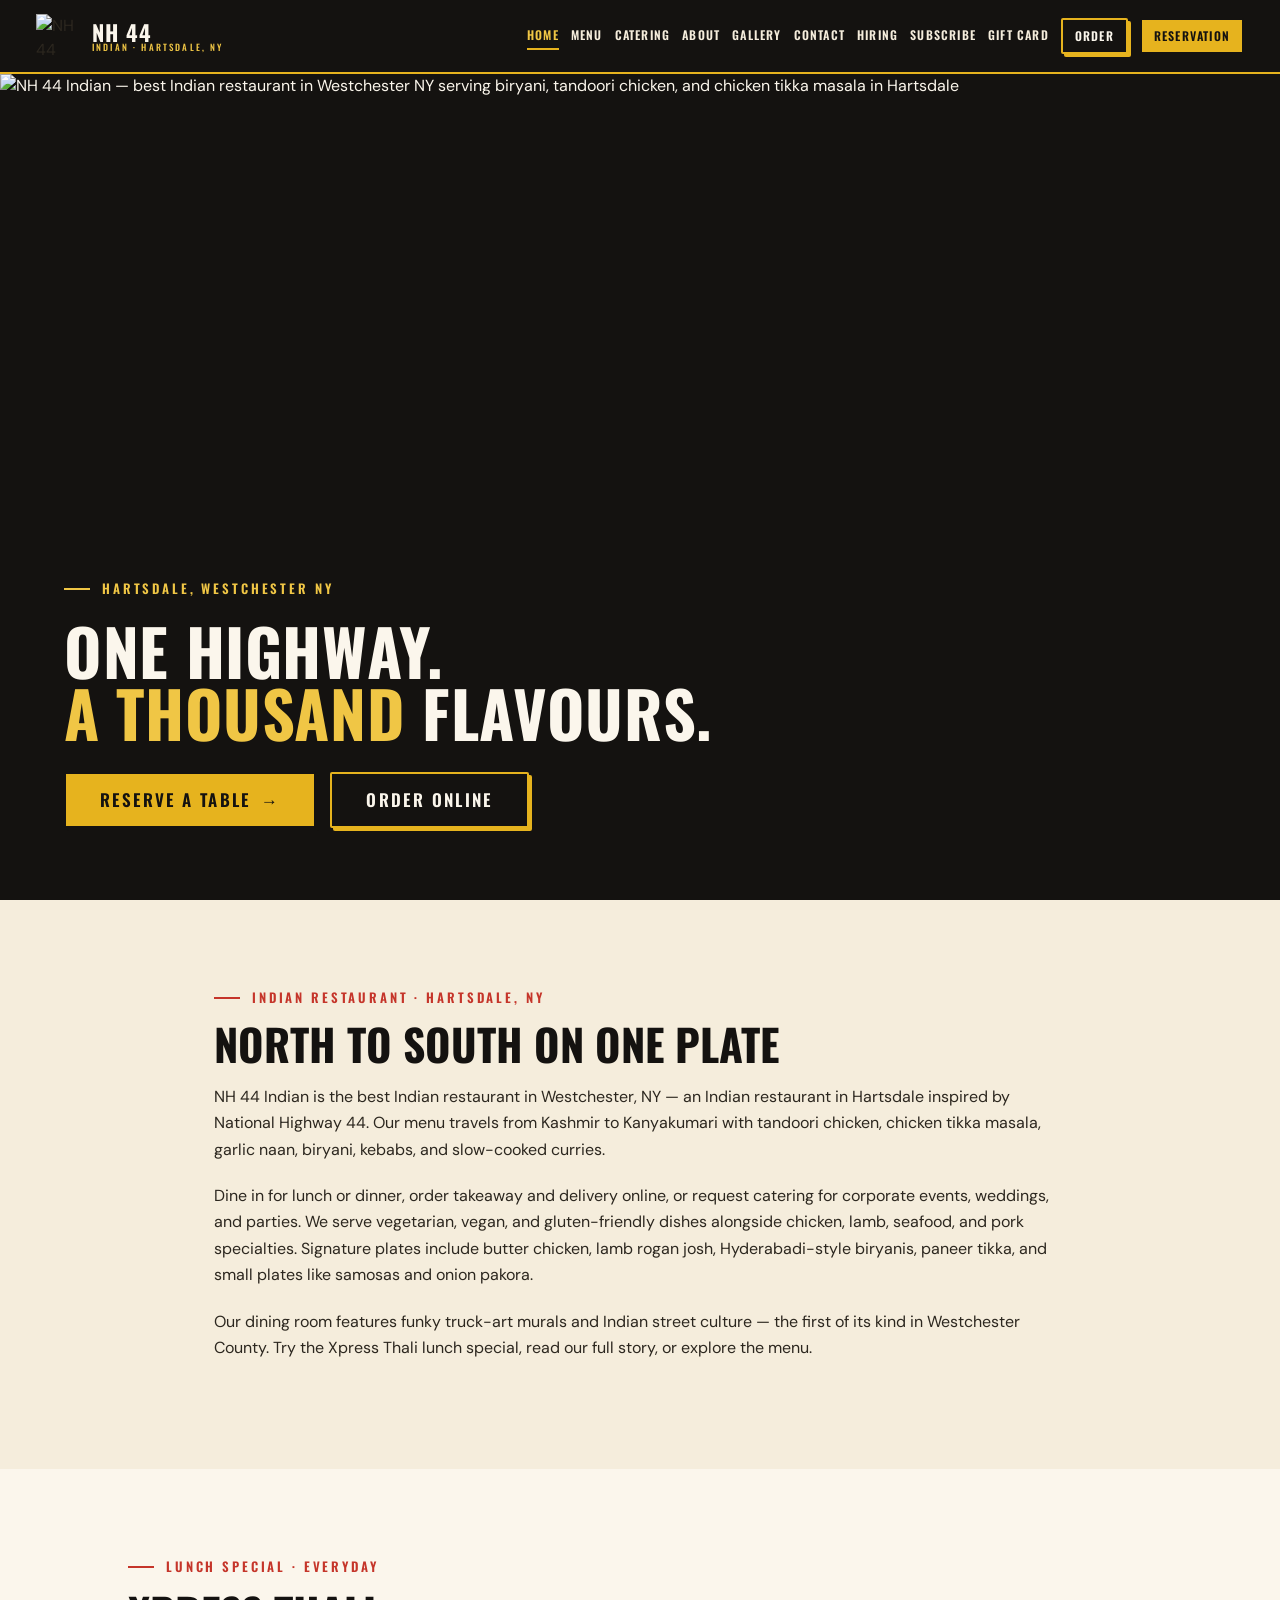
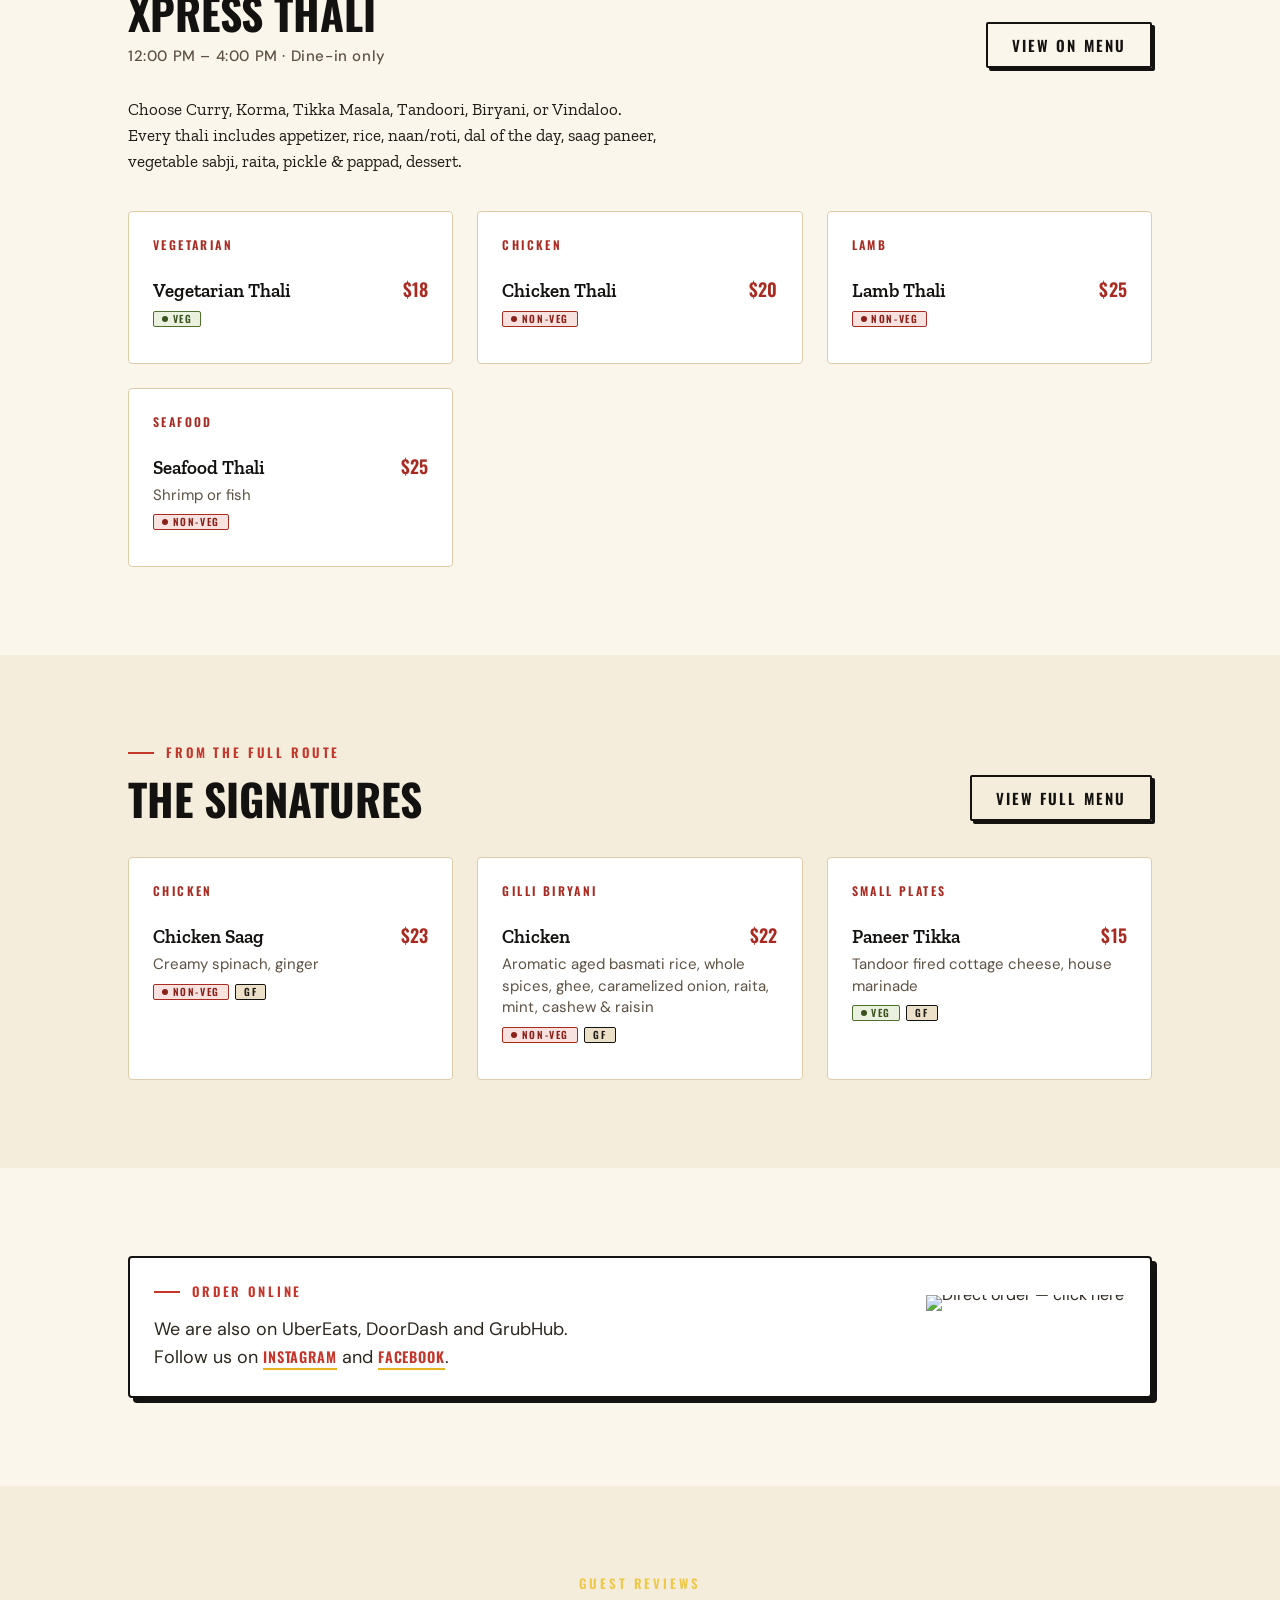
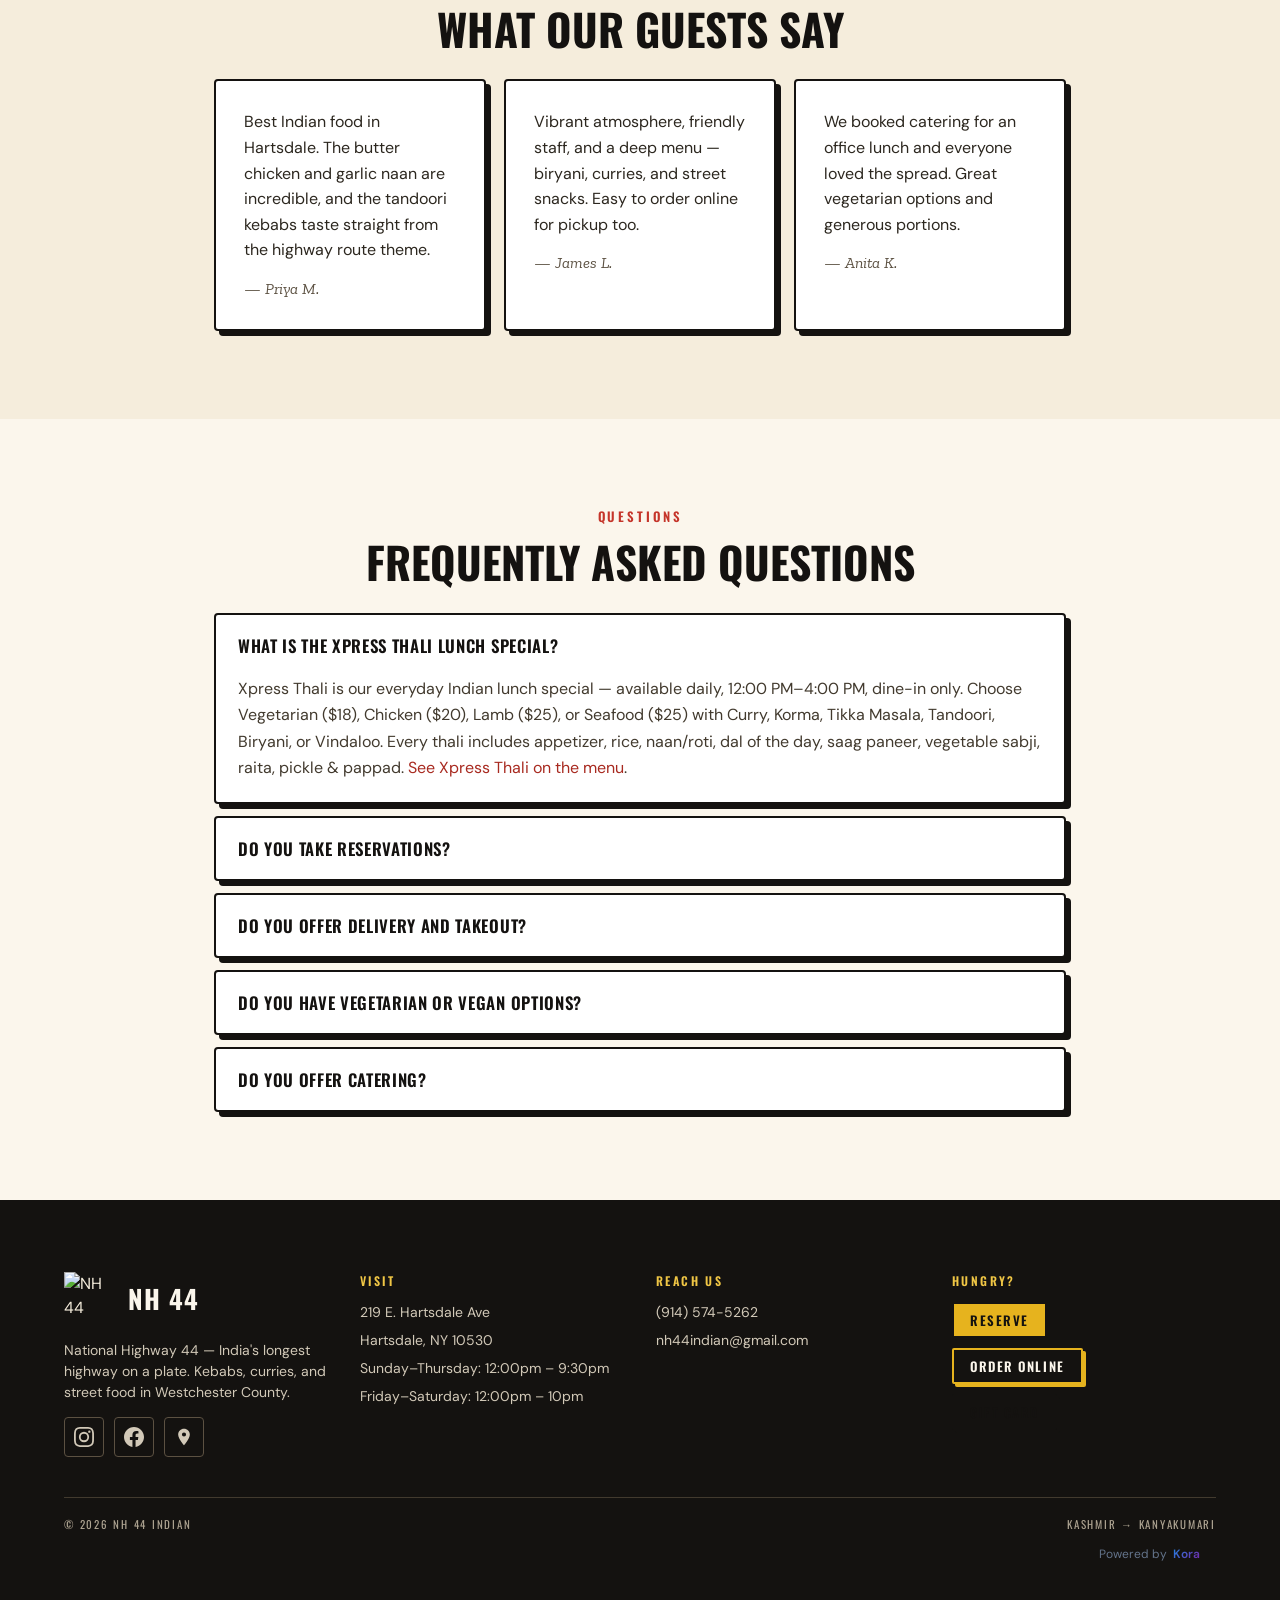
==== index.html @ 544e7230 "Agent V2 website publish" ====
<!DOCTYPE html>

<html lang="en">
<head>
<!-- KORA_TRACKING_GTM_HEAD_START -->
<!-- Google Tag Manager -->
<script>(function(w,d,s,l,i){w[l]=w[l]||[];w[l].push({'gtm.start':
new Date().getTime(),event:'gtm.js'});var f=d.getElementsByTagName(s)[0],
j=d.createElement(s),dl=l!='dataLayer'?'&l='+l:'';j.async=true;j.src=
'https://www.googletagmanager.com/gtm.js?id='+i+dl;f.parentNode.insertBefore(j,f);
})(window,document,'script','dataLayer','GTM-WCS8L4BF');</script>
<!-- End Google Tag Manager -->
<!-- KORA_TRACKING_GTM_HEAD_END -->

<meta charset="utf-8"/>
<meta content="width=device-width, initial-scale=1.0" name="viewport"/>
<title>NH 44 Indian | Best Indian Westchester NY | Indian Restaurant Hartsdale</title>
<meta content="Best Indian restaurant in Westchester, NY — NH 44 Indian in Hartsdale. Try our Xpress Thali lunch special everyday 12–4 PM (dine-in), plus tikka masala, tandoori, biryani, and naan." name="description"/>
<meta content="indian restaurant, best indian westchester, xpress thali, indian lunch special, thali lunch hartsdale, biryani, naan, tandoori chicken, chicken tikka masala, westchester ny, hartsdale ny" name="keywords"/>
<meta content="NH 44 Indian | Best Indian Westchester NY" property="og:title"/>
<meta content="Best Indian restaurant in Westchester, NY — NH 44 Indian in Hartsdale. Try our Xpress Thali lunch special everyday 12–4 PM (dine-in), plus tikka masala, tandoori, biryani, and naan." property="og:description"/>
<meta content="website" property="og:type"/>
<meta content="https://quseprdus1.blob.core.windows.net/kora-business-images/user-media/e65b8b86-6466-42bd-875b-1419bd13ef91/de8c94d8-887e-4625-825f-ec262dbc28df/1781686747_8ulv61.jpg" property="og:image"/>
<meta content="summary_large_image" name="twitter:card"/>
<meta content="NH 44 Indian | Best Indian Westchester NY" name="twitter:title"/>
<meta content="Best Indian restaurant in Westchester, NY — NH 44 Indian in Hartsdale. Try our Xpress Thali lunch special everyday 12–4 PM (dine-in), plus tikka masala, tandoori, biryani, and naan." name="twitter:description"/>
<meta content="https://quseprdus1.blob.core.windows.net/kora-business-images/user-media/e65b8b86-6466-42bd-875b-1419bd13ef91/de8c94d8-887e-4625-825f-ec262dbc28df/1781686747_8ulv61.jpg" name="twitter:image"/>
<link as="image" fetchpriority="high" href="https://quseprdus1.blob.core.windows.net/kora-business-images/user-media/e65b8b86-6466-42bd-875b-1419bd13ef91/de8c94d8-887e-4625-825f-ec262dbc28df/1781686747_8ulv61.jpg" rel="preload"/>
<script type="application/ld+json">{
  "@context": "https://schema.org",
  "@type": "Restaurant",
  "name": "NH 44 Indian | Best Indian Westchester NY",
  "description": "Best Indian restaurant in Westchester, NY. NH 44 Indian in Hartsdale serves chicken tikka masala, tandoori chicken, biryani, garlic naan, kebabs, curries, and the Xpress Thali lunch special inspired by India's longest highway.",
  "url": "https://nh44indian.com",
  "address": {
    "@type": "PostalAddress",
    "streetAddress": "219 E. Hartsdale Ave",
    "addressLocality": "Hartsdale",
    "addressRegion": "NY",
    "postalCode": "10530",
    "addressCountry": "US"
  },
  "telephone": "+19145745262",
  "email": "nh44indian@gmail.com",
  "servesCuisine": "Indian",
  "openingHours": [
    "Su-Th 12:00-21:30",
    "Fr-Sa 12:00-22:00"
  ],
  "image": "https://quseprdus1.blob.core.windows.net/kora-business-images/user-media/e65b8b86-6466-42bd-875b-1419bd13ef91/de8c94d8-887e-4625-825f-ec262dbc28df/1781686747_8ulv61.jpg",
  "sameAs": [
    "https://www.instagram.com/nh44indian/",
    "https://www.facebook.com/nh44indian/"
  ],
  "hasMenu": "https://nh44indian.com/menu",
  "aggregateRating": {
    "@type": "AggregateRating",
    "ratingValue": "5",
    "reviewCount": "3"
  },
  "review": [
    {
      "@type": "Review",
      "author": {
        "@type": "Person",
        "name": "Priya M."
      },
      "reviewRating": {
        "@type": "Rating",
        "ratingValue": "5"
      },
      "reviewBody": "Best Indian food in Hartsdale. The butter chicken and garlic naan are incredible, and the tandoori kebabs taste straight from the highway route theme."
    },
    {
      "@type": "Review",
      "author": {
        "@type": "Person",
        "name": "James L."
      },
      "reviewRating": {
        "@type": "Rating",
        "ratingValue": "5"
      },
      "reviewBody": "Vibrant atmosphere, friendly staff, and a deep menu — biryani, curries, and street snacks. Easy to order online for pickup too."
    },
    {
      "@type": "Review",
      "author": {
        "@type": "Person",
        "name": "Anita K."
      },
      "reviewRating": {
        "@type": "Rating",
        "ratingValue": "5"
      },
      "reviewBody": "We booked catering for an office lunch and everyone loved the spread. Great vegetarian options and generous portions."
    }
  ]
}</script>
<script type="application/ld+json">{
  "@context": "https://schema.org",
  "@type": "Menu",
  "name": "NH 44 Indian Menu",
  "url": "https://nh44indian.com",
  "hasMenuSection": {
    "@type": "MenuSection",
    "name": "Xpress Thali",
    "description": "Everyday Indian lunch thali special at NH 44 Indian in Hartsdale. Daily 12:00 PM–4:00 PM, dine-in only. Choose Curry, Korma, Tikka Masala, or Tandoori.",
    "hasMenuItem": [
      {
        "@type": "MenuItem",
        "name": "Vegetarian Thali",
        "description": "Xpress Thali with choice of Curry, Korma, Tikka Masala, or Tandoori. Includes appetizer, rice, naan/roti, dal, saag paneer, vegetable sabji, raita, pickle and pappad.",
        "offers": {
          "@type": "Offer",
          "price": "18.00",
          "priceCurrency": "USD"
        }
      },
      {
        "@type": "MenuItem",
        "name": "Chicken Thali",
        "description": "Xpress Thali with chicken entrée — Curry, Korma, Tikka Masala, or Tandoori. Full thali inclusions. Mon–Fri 12–4 PM, dine-in only.",
        "offers": {
          "@type": "Offer",
          "price": "20.00",
          "priceCurrency": "USD"
        }
      },
      {
        "@type": "MenuItem",
        "name": "Lamb Thali",
        "description": "Xpress Thali with lamb entrée — Curry, Korma, Tikka Masala, or Tandoori. Full thali inclusions. Mon–Fri 12–4 PM, dine-in only.",
        "offers": {
          "@type": "Offer",
          "price": "25.00",
          "priceCurrency": "USD"
        }
      },
      {
        "@type": "MenuItem",
        "name": "Seafood Thali",
        "description": "Xpress Thali with shrimp or fish — Curry, Korma, Tikka Masala, or Tandoori. Full thali inclusions. Mon–Fri 12–4 PM, dine-in only.",
        "offers": {
          "@type": "Offer",
          "price": "25.00",
          "priceCurrency": "USD"
        }
      }
    ]
  }
}</script>
<script type="application/ld+json">{
  "@context": "https://schema.org",
  "@type": "FAQPage",
  "mainEntity": [
    {
      "@type": "Question",
      "name": "What is the Xpress Thali lunch special?",
      "acceptedAnswer": {
        "@type": "Answer",
        "text": "Xpress Thali is our everyday Indian lunch special at NH 44 Indian in Hartsdale. Available daily from 12:00 PM to 4:00 PM, dine-in only. Choose Vegetarian ($18), Chicken ($20), Lamb ($25), or Seafood ($25), with Curry, Korma, Tikka Masala, Tandoori, Biryani, or Vindaloo. Every thali includes appetizer, rice, naan/roti, dal of the day, saag paneer, vegetable sabji, raita, pickle, and pappad. Highway Thali is +$3 on Saturday and Sunday."
      }
    },
    {
      "@type": "Question",
      "name": "Do you take reservations at NH 44 Indian?",
      "acceptedAnswer": {
        "@type": "Answer",
        "text": "Yes. Reserve a table online through our Toast booking link or call (914) 574-5262. Walk-ins are welcome when tables are available."
      }
    },
    {
      "@type": "Question",
      "name": "Does NH 44 Indian offer delivery and takeout?",
      "acceptedAnswer": {
        "@type": "Answer",
        "text": "Yes. Order online for pickup or delivery through our Toast ordering page. We are also listed on UberEats, DoorDash, and GrubHub."
      }
    },
    {
      "@type": "Question",
      "name": "Do you have vegetarian, vegan, or gluten-friendly options?",
      "acceptedAnswer": {
        "@type": "Answer",
        "text": "Yes. Our menu includes vegetarian, vegan, and many gluten-friendly Indian dishes including dal, saag, biryani, and tandoor specialties. Please tell your server about any allergies."
      }
    },
    {
      "@type": "Question",
      "name": "Do you offer catering in Westchester County?",
      "acceptedAnswer": {
        "@type": "Answer",
        "text": "Yes. NH 44 Indian caters corporate events, weddings, birthdays, and parties in Hartsdale and Westchester. Submit a catering request on our website or call us to plan your menu."
      }
    }
  ]
}</script>
<link href="assets/styles.css" rel="stylesheet"/>
<link href="style.css" rel="stylesheet"/>
<!-- KORA_GOOGLE_FONTS_START -->
<link rel="preconnect" href="https://fonts.googleapis.com">
<link rel="preconnect" href="https://fonts.gstatic.com" crossorigin>
<link rel="preload" as="style" href="https://fonts.googleapis.com/css2?family=Oswald:wght@400;600;700&amp;family=Zilla+Slab:wght@400;600;700&amp;display=swap" onload="this.onload=null;this.rel='stylesheet'">
<noscript><link rel="stylesheet" href="https://fonts.googleapis.com/css2?family=Oswald:wght@400;600;700&amp;family=Zilla+Slab:wght@400;600;700&amp;display=swap"></noscript>
<!-- KORA_GOOGLE_FONTS_END -->
<link href="https://nh44indian.com" rel="canonical">
<meta content="https://nh44indian.com" property="og:url"/>

</link></link><!-- KORA_FAVICON_START -->
<link href="https://quseprdus1.blob.core.windows.net/kora-business-images/user-media/e65b8b86-6466-42bd-875b-1419bd13ef91/de8c94d8-887e-4625-825f-ec262dbc28df/1781674727_1dv5nr.png" rel="icon" type="image/png"/>
<link href="https://quseprdus1.blob.core.windows.net/kora-business-images/user-media/e65b8b86-6466-42bd-875b-1419bd13ef91/de8c94d8-887e-4625-825f-ec262dbc28df/1781674727_1dv5nr.png" rel="apple-touch-icon"/>
<!-- KORA_FAVICON_END -->
</head>
<body data-page="home">
<div id="site-header"></div>
<main>
<section class="hero">
<!-- KORA_HERO_MEDIA_START -->
<video aria-hidden="true" autoplay="" class="absolute inset-0 w-full h-full object-cover" loop="" muted="" playsinline="" preload="metadata">
<source src="https://stream.mux.com/gGKQOqvRN4IKmdD5UblP027tNpKZ3qUtWruh1BH02VcKE/low.mp4" type="video/mp4"/>
</video>
<!-- KORA_HERO_MEDIA_END -->
<div class="hero__media">
<img alt="NH 44 Indian — best Indian restaurant in Westchester NY serving biryani, tandoori chicken, and chicken tikka masala in Hartsdale" class="hero__poster" decoding="async" fetchpriority="high" height="1280" loading="eager" src="https://quseprdus1.blob.core.windows.net/kora-business-images/user-media/e65b8b86-6466-42bd-875b-1419bd13ef91/de8c94d8-887e-4625-825f-ec262dbc28df/1781686747_8ulv61.jpg" width="1920"/>
<video aria-hidden="true" class="hero__video" loop="" muted="" playsinline="" preload="none" webkit-playsinline="">
<source data-src="https://stream.mux.com/gGKQOqvRN4IKmdD5UblP027tNpKZ3qUtWruh1BH02VcKE/low.mp4" type="video/mp4"/>
</video>
</div>
<div class="hero__inner">
<h1 class="visually-hidden">Best Indian restaurant in Westchester, NY — NH 44 Indian in Hartsdale serves chicken tikka masala, tandoori chicken, biryani, garlic naan, kebabs, and curries.</h1>
<div class="eyebrow eyebrow--rule eyebrow--turmeric">Hartsdale, Westchester NY</div>
<p class="hero__title">
        One Highway.<br/><span class="hero__title-accent">A Thousand</span> Flavours.
      </p>
<div class="hero__actions">
<a class="btn btn-primary btn-lg btn-stamp" href="https://tables.toasttab.com/restaurants/f5ced673-e0ba-485f-9d40-00e45aa7f9d9/findTime" rel="noopener noreferrer" target="_blank">Reserve a table <span aria-hidden="true">→</span></a>
<a class="btn btn-ink btn-lg btn-stamp btn-ink--gold" href="https://www.toasttab.com/nh44-indian-219-e-hartsdale-ave" rel="noopener noreferrer" target="_blank">Order online</a>
</div>
</div>
</section>
<section class="section section--cream-alt home-intro" id="about">
<div class="container-narrow">
<div class="eyebrow eyebrow--rule eyebrow--chili">Indian restaurant · Hartsdale, NY</div>
<h2 class="section__title">North to south on one plate</h2>
<div class="about-text">
<p>NH 44 Indian is the best Indian restaurant in Westchester, NY — an Indian restaurant in Hartsdale inspired by National Highway 44. Our menu travels from Kashmir to Kanyakumari with tandoori chicken, chicken tikka masala, garlic naan, biryani, kebabs, and slow-cooked curries.</p>
<p>Dine in for lunch or dinner, order takeaway and delivery online, or request catering for corporate events, weddings, and parties. We serve vegetarian, vegan, and gluten-friendly dishes alongside chicken, lamb, seafood, and pork specialties. Signature plates include butter chicken, lamb rogan josh, Hyderabadi-style biryanis, paneer tikka, and small plates like samosas and onion pakora.</p>
<p>Our dining room features funky truck-art murals and Indian street culture — the first of its kind in Westchester County. Try the <a href="#xpress-thali">Xpress Thali</a> lunch special, <a href="about.html">read our full story</a>, or <a href="menu.html">explore the menu</a>.</p>
</div>
</div>
</section>
<section class="section section--cream" id="xpress-thali">
<div class="container">
<div class="section__head">
<div>
<div class="eyebrow eyebrow--rule eyebrow--chili">Lunch special · Everyday</div>
<h2 class="section__title">Xpress Thali</h2>
<p class="section__meta">12:00 PM – 4:00 PM · Dine-in only</p>
</div>
<a class="btn btn-outline btn-md btn-stamp" href="menu.html#xpress-thali">View on Menu</a>
</div>
<p class="special-lede">Choose Curry, Korma, Tikka Masala, Tandoori, Biryani, or Vindaloo. Every thali includes appetizer, rice, naan/roti, dal of the day, saag paneer, vegetable sabji, raita, pickle &amp; pappad, dessert.</p>
<div class="grid-signatures" id="xpress-thali-grid"></div>
</div>
</section>
<section class="section section--cream-alt">
<div class="container">
<div class="section__head">
<div>
<div class="eyebrow eyebrow--rule">From the full route</div>
<h2 class="section__title">The signatures</h2>
</div>
<a class="btn btn-outline btn-md btn-stamp" href="menu.html">View Full Menu</a>
</div>
<div class="grid-signatures" id="specialties-grid"></div>
</div>
</section>
<section class="section section--cream">
<div class="container">
<div class="card card-paper order-online-card">
<div class="order-online-card__text">
<div class="eyebrow eyebrow--rule eyebrow--chili">Order online</div>
<p class="order-online-card__copy">We are also on UberEats, DoorDash and GrubHub. <br/> Follow us on <a class="social-text-link" href="https://www.instagram.com/nh44indian/" rel="noopener noreferrer" target="_blank">Instagram</a> and <a class="social-text-link" href="https://www.facebook.com/nh44indian/" rel="noopener noreferrer" target="_blank">Facebook</a>.</p>
</div>
<a aria-label="Direct order on Toast" class="order-online-card__btn" href="https://www.toasttab.com/nh44-indian-219-e-hartsdale-ave" rel="noopener noreferrer" target="_blank">
<img alt="Direct order — click here" decoding="async" height="91" loading="lazy" src="https://quseprdus1.blob.core.windows.net/kora-business-images/user-media/e65b8b86-6466-42bd-875b-1419bd13ef91/de8c94d8-887e-4625-825f-ec262dbc28df/1781686724_1uqjcq.png" width="290"/>
</a>
</div>
</div>
</section>
<section class="section section--cream-alt" id="reviews">
<div class="container-narrow">
<div class="text-center">
<div class="eyebrow eyebrow--center eyebrow--turmeric">Guest reviews</div>
<h2 class="section__title">What our guests say</h2>
</div>
<div class="reviews-grid">
<blockquote class="card card-paper review">
<p>Best Indian food in Hartsdale. The butter chicken and garlic naan are incredible, and the tandoori kebabs taste straight from the highway route theme.</p>
<cite>— Priya M.</cite>
</blockquote>
<blockquote class="card card-paper review">
<p>Vibrant atmosphere, friendly staff, and a deep menu — biryani, curries, and street snacks. Easy to order online for pickup too.</p>
<cite>— James L.</cite>
</blockquote>
<blockquote class="card card-paper review">
<p>We booked catering for an office lunch and everyone loved the spread. Great vegetarian options and generous portions.</p>
<cite>— Anita K.</cite>
</blockquote>
</div>
</div>
</section>
<section class="section section--cream" id="faq">
<div class="container-narrow">
<div class="text-center">
<div class="eyebrow eyebrow--center eyebrow--chili">Questions</div>
<h2 class="section__title">Frequently asked questions</h2>
</div>
<div class="faq-list">
<details class="faq-item card card-paper" open="">
<summary>What is the Xpress Thali lunch special?</summary>
<p>Xpress Thali is our everyday Indian lunch special — available daily, 12:00 PM–4:00 PM, dine-in only. Choose Vegetarian ($18), Chicken ($20), Lamb ($25), or Seafood ($25) with Curry, Korma, Tikka Masala, Tandoori, Biryani, or Vindaloo. Every thali includes appetizer, rice, naan/roti, dal of the day, saag paneer, vegetable sabji, raita, pickle &amp; pappad. <a href="menu.html#xpress-thali">See Xpress Thali on the menu</a>.</p>
</details>
<details class="faq-item card card-paper">
<summary>Do you take reservations?</summary>
<p>Yes. <a href="https://tables.toasttab.com/restaurants/f5ced673-e0ba-485f-9d40-00e45aa7f9d9/findTime" rel="noopener noreferrer" target="_blank">Reserve a table online</a> or call <a href="tel:+19145745262">(914) 574-5262</a>. Walk-ins are welcome when tables are available.</p>
</details>
<details class="faq-item card card-paper">
<summary>Do you offer delivery and takeout?</summary>
<p>Yes. <a href="https://www.toasttab.com/nh44-indian-219-e-hartsdale-ave" rel="noopener noreferrer" target="_blank">Order online</a> for pickup or delivery. We are also on UberEats, DoorDash, and GrubHub.</p>
</details>
<details class="faq-item card card-paper">
<summary>Do you have vegetarian or vegan options?</summary>
<p>Yes. Our menu includes vegetarian, vegan, and many gluten-friendly Indian dishes. Please tell your server about any allergies.</p>
</details>
<details class="faq-item card card-paper">
<summary>Do you offer catering?</summary>
<p>Yes. We cater corporate events, weddings, birthdays, and parties in Hartsdale and Westchester. <a href="reserve.html">Request catering</a> or call us to plan your menu.</p>
</details>
</div>
</div>
</section>
</main>
<div id="site-footer"></div>
<script defer="" src="js/main.js"></script>
<script defer="" src="js/includes.js"></script>
<script defer="" src="js/menu.js"></script>

<!-- KORA_TRACKING_EVENTS_START -->
<script>
  window.dataLayer = window.dataLayer || [];

  function trackEvent(eventName, params) {
    window.dataLayer.push(Object.assign({ event: eventName }, params || {}));
  }

  document.addEventListener('DOMContentLoaded', function () {
    function cleanText(value) {
      return (value || '').replace(/\s+/g, ' ').trim();
    }

    function toPath(href) {
      try {
        if (!href) return null;
        var url = new URL(href, window.location.origin);
        return url.pathname || '/';
      } catch (e) {
        return null;
      }
    }

    document.querySelectorAll('button, a').forEach(function (el) {
      el.addEventListener('click', function () {
        var clickId =
          el.getAttribute('data-kora-click-id') ||
          el.getAttribute('data-analytics-id') ||
          el.getAttribute('id') ||
          null;
        var clickLabel =
          el.getAttribute('data-kora-click-label') ||
          cleanText(el.innerText || el.textContent || '') ||
          null;
        var href = el.getAttribute('href') || null;
        trackEvent('button_click', {
          click_id: clickId,
          click_label: clickLabel,
          page_path: window.location.pathname || '/',
          link_url: href,
          element_id: el.getAttribute('id') || null,
          element_class: el.getAttribute('class') || null,
          link_path: toPath(href),
        });
      });
    });
  });
</script>
<!-- KORA_TRACKING_EVENTS_END -->
<!-- KORA_BRANDING_FOOTER_SCRIPT_START -->
<script>
(function () {
  var koraUrl = "https://askkora.ai";
  var muted = "#64748b";
  var blue = "#1E88E5";
  var purple = "#7B1FA2";
  var startMarker = 'KORA_' + 'BRANDING_FOOTER_START';
  var endMarker = 'KORA_' + 'BRANDING_FOOTER_END';
  var selector = '[data-kora-branding-footer="true"], .kora-powered-by';

  function removeExisting() {
    document.querySelectorAll(selector).forEach(function (node) {
      if (node && node.parentNode) node.parentNode.removeChild(node);
    });
    var walker = document.createTreeWalker(document.documentElement, NodeFilter.SHOW_COMMENT);
    var comments = [];
    while (walker.nextNode()) {
      if (walker.currentNode.nodeValue.indexOf(startMarker) !== -1 || walker.currentNode.nodeValue.indexOf(endMarker) !== -1) {
        comments.push(walker.currentNode);
      }
    }
    comments.forEach(function (node) {
      if (node && node.parentNode) node.parentNode.removeChild(node);
    });
  }

  function buildBranding() {
    var wrapper = document.createElement('div');
    wrapper.className = 'kora-powered-by';
    wrapper.setAttribute('data-kora-branding-footer', 'true');
    wrapper.style.cssText = 'display:flex;justify-content:flex-end;align-items:center;gap:0.35rem;padding:0.75rem 1rem;font-size:0.75rem;';
    wrapper.innerHTML = '<span style="color:' + muted + '">Powered by</span>' +
      '<a href="' + koraUrl + '" target="_blank" rel="nofollow noopener noreferrer" style="text-decoration:none;font-weight:600;background:linear-gradient(135deg,' + blue + ',' + purple + ');-webkit-background-clip:text;background-clip:text;-webkit-text-fill-color:transparent">Kora</a>';
    return wrapper;
  }

  function targetFooter(allowFallback) {
    var footer = document.querySelector('footer');
    if (footer) return footer;
    if (!allowFallback) return null;
    return document.getElementById('site-footer') || document.body;
  }

  function placeBranding(allowFallback) {
    var target = targetFooter(allowFallback);
    if (!target) return false;
    removeExisting();
    target.appendChild(document.createComment(' ' + startMarker + ' '));
    target.appendChild(buildBranding());
    target.appendChild(document.createComment(' ' + endMarker + ' '));
    return target.tagName && target.tagName.toLowerCase() === 'footer';
  }

  function start() {
    if (placeBranding(false)) return;
    var observer = new MutationObserver(function () {
      if (placeBranding(false)) observer.disconnect();
    });
    observer.observe(document.documentElement, { childList: true, subtree: true });
    window.setTimeout(function () { observer.disconnect(); placeBranding(true); }, 3000);
  }

  if (document.readyState === 'loading') {
    document.addEventListener('DOMContentLoaded', start);
  } else {
    start();
  }
}());
</script>
<!-- KORA_BRANDING_FOOTER_SCRIPT_END -->
</body>
</html>
---- assets/styles.css ----
/*! tailwindcss v4.2.1 | MIT License | https://tailwindcss.com */
@layer theme{:root,:host{--font-sans:ui-sans-serif, system-ui, sans-serif, "Apple Color Emoji", "Segoe UI Emoji", "Segoe UI Symbol", "Noto Color Emoji";--font-mono:ui-monospace, SFMono-Regular, Menlo, Monaco, Consolas, "Liberation Mono", "Courier New", monospace;--spacing:.25rem;--radius-xs:.125rem;--radius-sm:.25rem;--radius-md:.375rem;--ease-out:cubic-bezier(0, 0, .2, 1);--default-font-family:var(--font-sans);--default-mono-font-family:var(--font-mono);--font-heading:Oswald, serif;--font-body:"Zilla Slab", sans-serif}}@layer base{*,:after,:before,::backdrop{box-sizing:border-box;border:0 solid;margin:0;padding:0}::file-selector-button{box-sizing:border-box;border:0 solid;margin:0;padding:0}html,:host{-webkit-text-size-adjust:100%;tab-size:4;line-height:1.5;font-family:var(--default-font-family,ui-sans-serif, system-ui, sans-serif, "Apple Color Emoji", "Segoe UI Emoji", "Segoe UI Symbol", "Noto Color Emoji");font-feature-settings:var(--default-font-feature-settings,normal);font-variation-settings:var(--default-font-variation-settings,normal);-webkit-tap-highlight-color:transparent}hr{height:0;color:inherit;border-top-width:1px}abbr:where([title]){-webkit-text-decoration:underline dotted;text-decoration:underline dotted}h1,h2,h3,h4,h5,h6{font-size:inherit;font-weight:inherit}a{color:inherit;-webkit-text-decoration:inherit;-webkit-text-decoration:inherit;-webkit-text-decoration:inherit;text-decoration:inherit}b,strong{font-weight:bolder}code,kbd,samp,pre{font-family:var(--default-mono-font-family,ui-monospace, SFMono-Regular, Menlo, Monaco, Consolas, "Liberation Mono", "Courier New", monospace);font-feature-settings:var(--default-mono-font-feature-settings,normal);font-variation-settings:var(--default-mono-font-variation-settings,normal);font-size:1em}small{font-size:80%}sub,sup{vertical-align:baseline;font-size:75%;line-height:0;position:relative}sub{bottom:-.25em}sup{top:-.5em}table{text-indent:0;border-color:inherit;border-collapse:collapse}:-moz-focusring{outline:auto}progress{vertical-align:baseline}summary{display:list-item}ol,ul,menu{list-style:none}img,svg,video,canvas,audio,iframe,embed,object{vertical-align:middle;display:block}img,video{max-width:100%;height:auto}button,input,select,optgroup,textarea{font:inherit;font-feature-settings:inherit;font-variation-settings:inherit;letter-spacing:inherit;color:inherit;opacity:1;background-color:#0000;border-radius:0}::file-selector-button{font:inherit;font-feature-settings:inherit;font-variation-settings:inherit;letter-spacing:inherit;color:inherit;opacity:1;background-color:#0000;border-radius:0}:where(select:is([multiple],[size])) optgroup{font-weight:bolder}:where(select:is([multiple],[size])) optgroup option{padding-inline-start:20px}::file-selector-button{margin-inline-end:4px}::placeholder{opacity:1}@supports (not ((-webkit-appearance:-apple-pay-button))) or (contain-intrinsic-size:1px){::placeholder{color:currentColor}@supports (color:color-mix(in lab, red, red)){::placeholder{color:color-mix(in oklab, currentcolor 50%, transparent)}}}textarea{resize:vertical}::-webkit-search-decoration{-webkit-appearance:none}::-webkit-date-and-time-value{min-height:1lh;text-align:inherit}::-webkit-datetime-edit{display:inline-flex}::-webkit-datetime-edit-fields-wrapper{padding:0}::-webkit-datetime-edit{padding-block:0}::-webkit-datetime-edit-year-field{padding-block:0}::-webkit-datetime-edit-month-field{padding-block:0}::-webkit-datetime-edit-day-field{padding-block:0}::-webkit-datetime-edit-hour-field{padding-block:0}::-webkit-datetime-edit-minute-field{padding-block:0}::-webkit-datetime-edit-second-field{padding-block:0}::-webkit-datetime-edit-millisecond-field{padding-block:0}::-webkit-datetime-edit-meridiem-field{padding-block:0}::-webkit-calendar-picker-indicator{line-height:1}:-moz-ui-invalid{box-shadow:none}button,input:where([type=button],[type=reset],[type=submit]){appearance:button}::file-selector-button{appearance:button}::-webkit-inner-spin-button{height:auto}::-webkit-outer-spin-button{height:auto}[hidden]:where(:not([hidden=until-found])){display:none!important}body{font-family:var(--font-body)}h1,h2,h3,h4,h5,h6{font-family:var(--font-heading)}}@layer components;@layer utilities{.absolute{position:absolute}.sticky{position:sticky}.inset-0{inset:calc(var(--spacing) * 0)}.start{inset-inline-start:var(--spacing)}.container{width:100%}@media (min-width:40rem){.container{max-width:40rem}}@media (min-width:48rem){.container{max-width:48rem}}@media (min-width:64rem){.container{max-width:64rem}}@media (min-width:80rem){.container{max-width:80rem}}@media (min-width:96rem){.container{max-width:96rem}}.block{display:block}.contents{display:contents}.grid{display:grid}.hidden{display:none}.inline{display:inline}.table{display:table}.h-full{height:100%}.w-full{width:100%}.resize{resize:both}.object-cover{object-fit:cover}.text-center{text-align:center}}
---- style.css ----
@import url('https://fonts.googleapis.com/css2?family=Oswald:wght@400;500;600;700&family=Zilla+Slab:ital,wght@0,400;0,500;0,600;0,700;1,400;1,500&family=DM+Sans:opsz,wght@9..40,400;9..40,500;9..40,600;9..40,700&display=swap');

/* NH44 — Color tokens
   Palette drawn from the vintage stamp logo: turmeric gold on warm charcoal,
   with spice-market accents (chili red, saffron, curry-leaf green) on cream paper. */
:root {
  /* ---- Warm charcoal / ink (warm-biased neutrals) ---- */
  --ink-900: #141210;
  --ink-800: #1F1B16;
  --ink-700: #2C271F;
  --ink-600: #423A2E;
  --ink-500: #5C5142;
  --ink-400: #837868;
  --ink-300: #ADA391;
  --ink-200: #D2C9B8;

  /* ---- Cream / paper ---- */
  --cream-50:  #FBF6EC;
  --cream-100: #F5EDDC;
  --cream-200: #ECE0C8;
  --cream-300: #DECCA9;

  /* ---- Turmeric gold (primary brand) ---- */
  --turmeric-700: #9A6E0F;
  --turmeric-600: #C28A14;
  --turmeric-500: #E6B31E; /* core brand gold, from logo */
  --turmeric-400: #F0C645;
  --turmeric-300: #F7DC85;

  /* ---- Chili red (spice accent) ---- */
  --chili-700: #8A2018;
  --chili-600: #A82A20;
  --chili-500: #C5352A;
  --chili-400: #D9594E;

  /* ---- Saffron orange ---- */
  --saffron-600: #C8631A;
  --saffron-500: #E07A1B;
  --saffron-400: #EE9A47;

  /* ---- Curry-leaf green ---- */
  --leaf-700: #3A521F;
  --leaf-600: #4F6F2E;
  --leaf-500: #648A3C;

  /* ============ Semantic aliases ============ */
  /* Surfaces */
  --surface-page:      var(--cream-50);
  --surface-card:      #FFFFFF;
  --surface-raised:    var(--cream-100);
  --surface-ink:       var(--ink-900);
  --surface-ink-soft:  var(--ink-800);

  /* Text */
  --text-strong:   var(--ink-900);
  --text-body:     var(--ink-700);
  --text-muted:    var(--ink-500);
  --text-faint:    var(--ink-400);
  --text-on-ink:   var(--cream-50);
  --text-on-ink-muted: var(--ink-200);
  --text-on-gold:  var(--ink-900);

  /* Brand */
  --brand:         var(--turmeric-500);
  --brand-strong:  var(--turmeric-600);
  --brand-ink:     var(--ink-900);
  --accent-chili:  var(--chili-500);
  --accent-saffron:var(--saffron-500);
  --accent-leaf:   var(--leaf-600);

  /* Lines & borders */
  --border-soft:   var(--cream-300);
  --border-strong: var(--ink-900);
  --border-hair:   rgba(20, 18, 16, 0.12);

  /* Status */
  --status-success: var(--leaf-600);
  --status-warning: var(--saffron-500);
  --status-danger:  var(--chili-500);
  --status-info:    #2F6F8F;

  /* Families */
  --font-display: 'Oswald', 'Arial Narrow', sans-serif;
  --font-accent:  'Zilla Slab', Georgia, serif;
  --font-body:    'DM Sans', system-ui, sans-serif;

  /* Weights */
  --fw-regular: 400;
  --fw-medium:  500;
  --fw-semibold:600;
  --fw-bold:    700;

  /* Display scale (Oswald, uppercase, tight) */
  --text-hero:   clamp(3.5rem, 7vw, 6rem);
  --text-h1:     clamp(2.5rem, 4.5vw, 3.75rem);
  --text-h2:     clamp(2rem, 3.2vw, 2.75rem);
  --text-h3:     1.5rem;
  --text-eyebrow:0.8125rem;

  /* Body scale (DM Sans) */
  --text-lead:   1.25rem;
  --text-base:   1rem;
  --text-sm:     0.875rem;
  --text-xs:     0.75rem;

  /* Line heights */
  --lh-tight:  1.02;
  --lh-snug:   1.18;
  --lh-normal: 1.55;

  /* Letter spacing */
  --ls-display: 0.01em;
  --ls-eyebrow: 0.22em;
  --ls-body:    0;

  /* 4px base spacing scale */
  --space-1: 0.25rem;
  --space-2: 0.5rem;
  --space-3: 0.75rem;
  --space-4: 1rem;
  --space-5: 1.5rem;
  --space-6: 2rem;
  --space-7: 3rem;
  --space-8: 4rem;
  --space-9: 6rem;
  --space-10: 8rem;

  /* Radii */
  --radius-none: 0;
  --radius-xs:  2px;
  --radius-sm:  4px;
  --radius-md:  8px;
  --radius-pill: 999px;

  /* Containers */
  --container-max: 1200px;
  --container-narrow: 760px;
  --gutter: clamp(1.25rem, 5vw, 4rem);
  --site-header-height: 74px;

  /* Control sizing */
  --control-h-sm: 36px;
  --control-h-md: 46px;
  --control-h-lg: 56px;

  /* Hard ink outline */
  --line: 2px solid var(--border-strong);
  --line-thin: 1.5px solid var(--border-strong);

  /* Flat stamped offset shadows */
  --shadow-stamp:    4px 4px 0 0 var(--ink-900);
  --shadow-stamp-sm: 3px 3px 0 0 var(--ink-900);
  --shadow-stamp-gold: 4px 4px 0 0 var(--turmeric-500);

  /* Soft elevation */
  --shadow-soft:   0 8px 24px -8px rgba(20, 18, 16, 0.35);
  --shadow-pop:    0 16px 48px -12px rgba(20, 18, 16, 0.45);

  /* Motion */
  --ease-out: cubic-bezier(0.22, 1, 0.36, 1);
  --ease-in-out: cubic-bezier(0.65, 0, 0.35, 1);
  --dur-fast: 120ms;
  --dur-med: 220ms;
  --dur-slow: 420ms;
}

/* ── Base ── */
html {
  scroll-behavior: smooth;
}

html,
body {
  margin: 0;
  background: var(--surface-page);
  color: var(--text-body);
  font-family: var(--font-body);
  overflow-x: clip;
}

*,
*::before,
*::after {
  box-sizing: border-box;
}

::selection {
  background: var(--turmeric-500);
  color: var(--ink-900);
}

img {
  display: block;
  max-width: 100%;
}

a {
  color: inherit;
}

/* ── Sticky header ── */
#site-header {
  position: sticky;
  top: 0;
  z-index: 20;
}

.site-header {
  display: flex;
  align-items: center;
  justify-content: space-between;
  padding: 14px var(--gutter);
  background: var(--ink-900);
  border-bottom: 2px solid var(--turmeric-500);
}

.site-header__brand {
  display: flex;
  align-items: center;
  gap: 12px;
  background: none;
  border: none;
  cursor: pointer;
  text-decoration: none;
  padding: 0;
}

.site-header__logo {
  width: 44px;
  height: 44px;
}

.site-header__title {
  display: flex;
  flex-direction: column;
  align-items: flex-start;
  line-height: 1;
}

.site-header__name {
  font-family: var(--font-display);
  font-weight: 700;
  font-size: 22px;
  letter-spacing: 0.04em;
  color: var(--cream-50);
  text-transform: uppercase;
}

.site-header__tagline {
  font-family: var(--font-display);
  font-weight: 500;
  font-size: 9px;
  letter-spacing: 0.24em;
  color: var(--turmeric-400);
  text-transform: uppercase;
}

.site-header__nav {
  display: flex;
  align-items: center;
  gap: clamp(10px, 2vw, 25px);
}

.site-header__link {
  background: none;
  border: none;
  border-bottom: 2px solid transparent;
  cursor: pointer;
  padding: 4px 0;
  font-family: var(--font-display);
  font-weight: 600;
  font-size: 13px;
  letter-spacing: 0.14em;
  text-transform: uppercase;
  color: var(--cream-100);
  text-decoration: none;
  transition: color var(--dur-fast) var(--ease-out);
}

.site-header__link:hover,
.site-header__link.is-active {
  color: var(--turmeric-400);
}

.site-header__link.is-active {
  border-bottom-color: var(--turmeric-500);
}

.site-header__menu-btn {
  display: none;
  background: none;
  border: none;
  color: var(--cream-50);
  cursor: pointer;
  padding: 8px;
}

@media (max-width: 1320px) {
  .site-header {
    padding-left: clamp(18px, 3vw, 36px);
    padding-right: clamp(18px, 3vw, 36px);
  }

  .site-header__nav {
    gap: 12px;
  }

  .site-header__link,
  .site-header__nav .btn-sm {
    font-size: 12px;
    letter-spacing: 0.1em;
  }

  .site-header__nav .btn-sm {
    padding-left: 12px;
    padding-right: 12px;
  }
}

@media (max-width: 1180px) {
  .site-header__nav {
    display: none;
  }

  .site-header__menu-btn {
    display: block;
  }
}

/* ── Buttons (stamped press animation) ── */
.btn {
  display: inline-flex;
  align-items: center;
  justify-content: center;
  gap: 0.6em;
  font-family: var(--font-display);
  font-weight: 600;
  text-transform: uppercase;
  text-decoration: none;
  border: 2px solid var(--ink-900);
  border-radius: var(--radius-xs);
  cursor: pointer;
  transition: transform var(--dur-fast) var(--ease-out), box-shadow var(--dur-fast) var(--ease-out), background var(--dur-fast);
}

.btn-sm {
  height: var(--control-h-sm);
  padding: 0 16px;
  font-size: 0.8125rem;
  letter-spacing: 0.12em;
}

.btn-md {
  height: var(--control-h-md);
  padding: 0 24px;
  font-size: 0.9375rem;
  letter-spacing: 0.14em;
}

.btn-lg {
  height: var(--control-h-lg);
  padding: 0 34px;
  font-size: 1.0625rem;
  letter-spacing: 0.14em;
}

.btn-full {
  width: 100%;
}

.btn-primary {
  color: var(--ink-900);
  background: var(--turmeric-500);
  box-shadow: 3px 3px 0 0 var(--ink-900);
}

.btn-ink {
  color: var(--cream-50);
  background: var(--ink-900);
  box-shadow: 3px 3px 0 0 var(--turmeric-500);
}

.btn-ink--gold {
  border-color: var(--turmeric-500);
  box-shadow: 3px 3px 0 0 var(--turmeric-500);
}

.btn-outline {
  color: var(--ink-900);
  background: transparent;
  box-shadow: 3px 3px 0 0 var(--ink-900);
}

.btn-stamp:active,
.btn-stamp.is-pressed {
  transform: translate(3px, 3px);
  box-shadow: 0 0 0 0 var(--btn-shadow, var(--ink-900));
}

.btn-primary { --btn-shadow: var(--ink-900); }
.btn-ink,
.btn-ink--gold { --btn-shadow: var(--turmeric-500); }
.btn-outline { --btn-shadow: var(--ink-900); }

/* ── Eyebrow ── */
.eyebrow {
  font-family: var(--font-display);
  font-weight: 600;
  font-size: var(--text-eyebrow);
  letter-spacing: var(--ls-eyebrow);
  text-transform: uppercase;
  color: var(--chili-500);
}

.eyebrow--rule {
  display: flex;
  align-items: center;
  gap: 0.75rem;
}

.eyebrow--rule::before {
  content: "";
  display: block;
  width: 26px;
  height: 2px;
  background: currentColor;
  flex-shrink: 0;
}

.eyebrow--center {
  text-align: center;
}

.eyebrow--turmeric { color: var(--turmeric-400); }
.eyebrow--chili { color: var(--chili-500); }

/* ── Badges ── */
.badge {
  display: inline-flex;
  align-items: center;
  gap: 0.45em;
  padding: 4px 11px;
  font-family: var(--font-display);
  font-weight: 600;
  font-size: 0.6875rem;
  letter-spacing: 0.16em;
  text-transform: uppercase;
  line-height: 1;
  border: 1.5px solid var(--ink-900);
  border-radius: var(--radius-xs);
  white-space: nowrap;
}

.badge-sm {
  padding: 2px 8px;
  font-size: 0.625rem;
}

.badge-gold { background: var(--turmeric-500); color: var(--ink-900); }
.badge-ink { background: var(--ink-900); color: var(--cream-50); }
.badge-ink--gold { border-color: var(--turmeric-500); color: var(--turmeric-300); }
.badge-neutral { background: var(--cream-200); color: var(--ink-800); }
.badge-veg { background: #eaf1df; color: var(--leaf-700); border-color: var(--leaf-600); }
.badge-nonveg { background: #f7e2df; color: var(--chili-700); border-color: var(--chili-600); }
.badge-chili { background: var(--chili-500); color: var(--cream-50); }

.badge-dot::before {
  content: "";
  width: 6px;
  height: 6px;
  border-radius: 50%;
  background: currentColor;
}

/* ── Cards ── */
.card {
  border: 2px solid var(--ink-900);
  border-radius: var(--radius-sm);
  padding: var(--space-5);
  transition: transform var(--dur-med) var(--ease-out), box-shadow var(--dur-med) var(--ease-out);
}

.card-paper {
  background: var(--surface-card);
  color: var(--text-body);
  box-shadow: 5px 5px 0 0 var(--ink-900);
}

.card-cream {
  background: var(--cream-100);
  color: var(--text-body);
  box-shadow: 5px 5px 0 0 var(--ink-900);
}

.card-interactive:hover {
  transform: translate(-2px, -2px);
  box-shadow: 7px 7px 0 0 var(--ink-900);
}

/* ── Menu item ── */
.menu-item {
  display: flex;
  flex-direction: column;
  gap: 0.3rem;
  padding: var(--space-3) 0;
}

.menu-item__row {
  display: flex;
  align-items: baseline;
  gap: 0.6rem;
}

.menu-item__name {
  font-family: var(--font-accent);
  font-weight: 600;
  font-size: 1.1875rem;
  color: var(--ink-900);
  line-height: 1.1;
}

.menu-item__leader {
  flex: 1;
  align-self: flex-end;
  transform: translateY(-4px);
}

.menu-item__price {
  font-family: var(--font-display);
  font-weight: 600;
  font-size: 1.125rem;
  color: var(--chili-600);
  letter-spacing: 0.01em;
  white-space: nowrap;
}

.menu-item__desc {
  margin: 0;
  font-family: var(--font-body);
  font-size: 0.9375rem;
  color: var(--text-muted);
  line-height: 1.45;
  max-width: 46ch;
}

.menu-item__badges {
  display: flex;
  flex-wrap: wrap;
  gap: 0.4rem;
  margin-top: 0.2rem;
}

/* ── Form ── */
.field {
  display: flex;
  flex-direction: column;
  gap: 0.4rem;
}

.field__label {
  font-family: var(--font-display);
  font-weight: 600;
  font-size: 0.75rem;
  letter-spacing: 0.16em;
  text-transform: uppercase;
  color: var(--ink-700);
}

.field__input {
  height: var(--control-h-md);
  padding: 0 14px;
  font-family: var(--font-body);
  font-size: 1rem;
  color: var(--ink-900);
  background: var(--cream-50);
  border: 2px solid var(--ink-900);
  border-radius: var(--radius-xs);
  outline: none;
  transition: box-shadow var(--dur-fast), border-color var(--dur-fast);
  width: 100%;
}

.field__input:focus,
.field__select:focus,
.field__textarea:focus {
  box-shadow: 3px 3px 0 0 var(--turmeric-500);
}

.field__select {
  appearance: none;
  cursor: pointer;
}

.field__textarea {
  min-height: 120px;
  padding: 12px 14px;
  font-family: var(--font-body);
  font-size: 1rem;
  color: var(--ink-900);
  background: var(--cream-50);
  border: 2px solid var(--ink-900);
  border-radius: var(--radius-xs);
  outline: none;
  resize: vertical;
  width: 100%;
}

.radio-row {
  display: flex;
  gap: 20px;
  margin-top: 6px;
}

.radio-label {
  display: inline-flex;
  align-items: center;
  gap: 8px;
  font-family: var(--font-body);
  font-size: 0.9375rem;
  color: var(--ink-700);
  cursor: pointer;
}

.time-chip {
  font-family: var(--font-display);
  font-weight: 600;
  font-size: 13px;
  letter-spacing: 0.06em;
  padding: 7px 13px;
  cursor: pointer;
  border-radius: var(--radius-xs);
  border: 2px solid var(--ink-900);
  background: var(--cream-50);
  color: var(--ink-900);
}

.time-chip.is-active {
  background: var(--turmeric-500);
}

/* ── Layout ── */
.container {
  max-width: var(--container-max);
  margin: 0 auto;
  padding-left: var(--gutter);
  padding-right: var(--gutter);
}

.container-narrow {
  max-width: 980px;
  margin: 0 auto;
  padding-left: var(--gutter);
  padding-right: var(--gutter);
}

.container-story {
  max-width: 920px;
  margin: 0 auto;
  padding-left: var(--gutter);
  padding-right: var(--gutter);
}

/* ── Hero ── */
.hero {
  position: relative;
  overflow: hidden;
  display: flex;
  flex-direction: column;
  min-height: calc(100vh - var(--site-header-height));
  min-height: calc(100svh - var(--site-header-height));
  min-height: calc(100dvh - var(--site-header-height));
  background: var(--ink-900);
  color: var(--cream-50);
}

.hero__media {
  position: absolute;
  inset: 0;
}

.hero__poster,
.hero__video {
  position: absolute;
  inset: 0;
  width: 100%;
  height: 100%;
  max-width: none;
  object-fit: cover;
  pointer-events: none;
}

.hero__poster {
  z-index: 0;
  transition: opacity 0.8s ease;
}

.hero__video {
  z-index: 1;
  opacity: 0;
  transition: opacity 0.8s ease;
  -webkit-transform: translateZ(0);
  transform: translateZ(0);
}

.hero__media.is-video-playing .hero__poster {
  opacity: 0;
}

.hero__media.is-video-playing .hero__video {
  opacity: 1;
}

.hero__inner {
  position: relative;
  z-index: 2;
  flex: 1;
  display: flex;
  flex-direction: column;
  justify-content: flex-end;
  align-items: flex-start;
  max-width: var(--container-max);
  margin: 0;
  width: 100%;
  padding: clamp(32px, 5vw, 56px) var(--gutter) clamp(40px, 6vw, 72px);
}

.hero__title {
  margin: 20px 0 0;
  min-width: 100%;
  font-family: var(--font-display);
  font-weight: 700;
  text-transform: uppercase;
  font-size: clamp(2.3rem, 5vw, 4rem);
  line-height: 0.98;
  letter-spacing: 0.01em;
}

.hero__title-accent {
  color: var(--turmeric-400);
}

.hero__actions {
  display: flex;
  gap: 14px;
  margin-top: 28px;
  flex-wrap: wrap;
}

@media (max-width: 640px) {
  .hero__title {
    font-size: clamp(2rem, 5vw, 3rem);
  }

  .hero__actions {
    gap: 10px;
    margin-top: 22px;
  }

  .hero__actions .btn-lg {
    height: var(--control-h-sm);
    padding: 0 16px;
    font-size: 0.75rem;
    letter-spacing: 0.1em;
    box-shadow: 2px 2px 0 0 var(--btn-shadow, var(--ink-900));
  }
}

/* ── Sections ── */
.section {
  padding: clamp(48px, 7vw, 88px) var(--gutter);
}

.section--cream { background: var(--cream-50); }
.section--cream-alt { background: var(--cream-100); }
.section--ink { background: var(--ink-900); color: var(--cream-50); }

.section__head {
  display: flex;
  align-items: flex-end;
  justify-content: space-between;
  flex-wrap: wrap;
  gap: 16px;
}

.section__title {
  margin: 14px 0 0;
  font-family: var(--font-display);
  font-weight: 700;
  text-transform: uppercase;
  font-size: clamp(2rem, 3.4vw, 2.75rem);
  line-height: 1.02;
  color: var(--ink-900);
}

.section__meta {
  margin: 10px 0 0;
  font-family: var(--font-body);
  font-size: 0.9375rem;
  font-weight: 500;
  letter-spacing: 0.04em;
  color: var(--text-muted);
}

.special-lede {
  margin: 28px 0 0;
  max-width: 54ch;
  font-family: var(--font-accent);
  font-size: 1.0625rem;
  line-height: 1.55;
  color: var(--ink-800, var(--ink-900));
}

.special-terms {
  list-style: none;
  margin: 36px 0 0;
  padding: 24px 0 0;
  border-top: 1px solid var(--border-soft);
  display: flex;
  flex-wrap: wrap;
  gap: 20px 0;
}

.special-terms__item {
  display: flex;
  flex-direction: column;
  gap: 6px;
  flex: 1 1 200px;
  min-width: 0;
  padding: 0 28px;
  border-left: 1px solid var(--border-soft);
}

.special-terms__item:first-child {
  padding-left: 0;
  border-left: none;
}

.special-terms__label {
  font-family: var(--font-display);
  font-weight: 600;
  font-size: 0.75rem;
  letter-spacing: 0.18em;
  text-transform: uppercase;
  color: var(--chili-600);
}

.special-terms__detail {
  font-family: var(--font-body);
  font-size: 0.9375rem;
  line-height: 1.45;
  color: var(--ink-900);
}

@media (max-width: 720px) {
  .special-terms {
    flex-direction: column;
    gap: 18px;
  }

  .special-terms__item {
    flex: none;
    padding: 0 0 0 16px;
    border-left: 2px solid var(--chili-500);
  }

  .special-terms__item:first-child {
    padding-left: 16px;
    border-left: 2px solid var(--chili-500);
  }
}

.page-title {
  margin: 12px 0 0;
  font-family: var(--font-display);
  font-weight: 700;
  text-transform: uppercase;
  font-size: clamp(2.5rem, 5vw, 3.75rem);
  line-height: 1;
  color: var(--ink-900);
}

.page-title--light { color: var(--cream-50); }

.page-title--reserve {
  font-size: clamp(2.25rem, 5vw, 3.25rem);
}

.page-quote {
  margin: 18px auto 0;
  max-width: 52ch;
  font-family: var(--font-accent);
  font-style: italic;
  font-size: 20px;
  color: var(--text-muted);
}

.text-center { text-align: center; }

/* ── Grid ── */
.grid-signatures {
  display: grid;
  grid-template-columns: repeat(auto-fit, minmax(280px, 1fr));
  gap: 24px;
  margin-top: 36px;
}

.signature-item {
  background: var(--surface-card);
  padding: var(--space-5);
  border-radius: var(--radius-sm);
  border: 1px solid var(--border-soft);
  transition: transform var(--dur-med) var(--ease-out), box-shadow var(--dur-med) var(--ease-out);
}

.signature-item:hover {
  transform: translateY(-2px);
  box-shadow: var(--shadow-soft);
}

.grid-story {
  display: grid;
  grid-template-columns: repeat(auto-fit, minmax(240px, 1fr));
  gap: 22px;
  margin-top: 44px;
}

.signature-label {
  font-family: var(--font-display);
  font-weight: 600;
  font-size: 12px;
  letter-spacing: 0.2em;
  text-transform: uppercase;
  color: var(--chili-600);
}

.signature-spacer { height: 10px; }

.story-num {
  font-family: var(--font-display);
  font-weight: 700;
  font-size: 40px;
  color: var(--turmeric-600);
  line-height: 1;
}

.story-card-title {
  margin: 10px 0 8px;
  font-family: var(--font-display);
  font-weight: 600;
  font-size: 20px;
  text-transform: uppercase;
  color: var(--ink-900);
}

.story-card-text {
  margin: 0;
  font-family: var(--font-body);
  font-size: 15px;
  color: var(--text-body);
  line-height: 1.55;
}

/* ── Menu page ── */
.menu-categories-bar {
  position: -webkit-sticky;
  position: sticky;
  top: var(--menu-sticky-top, 72px);
  z-index: 15;
  margin: 32px 0 8px;
  padding: 0.75rem 0;
  background: var(--cream-100);
  border-bottom: 1px solid var(--border-soft, rgba(23, 23, 23, 0.12));
  width: 100%;
  max-width: 100%;
  box-sizing: border-box;
}

.menu-tabs {
  display: flex;
  flex-wrap: nowrap;
  gap: 10px;
  justify-content: flex-start;
  overflow-x: auto;
  overflow-y: hidden;
  -webkit-overflow-scrolling: touch;
  scrollbar-width: none;
  margin: 0;
  padding: 0.25rem 0;
  width: 100%;
  max-width: 100%;
}

.menu-tabs::-webkit-scrollbar {
  display: none;
}

.menu-tab {
  flex: 0 0 auto;
  white-space: nowrap;
  font-family: var(--font-display);
  font-weight: 600;
  font-size: 14px;
  letter-spacing: 0.12em;
  text-transform: uppercase;
  padding: 8px 18px;
  cursor: pointer;
  border-radius: var(--radius-xs);
  border: 2px solid var(--ink-900);
  background: transparent;
  color: var(--ink-900);
}

.menu-tab.is-active {
  background: var(--turmeric-500);
  box-shadow: 3px 3px 0 0 var(--ink-900);
}

@media (max-width: 640px) {
  .menu-categories-bar {
    margin-left: calc(-1 * var(--gutter));
    margin-right: calc(-1 * var(--gutter));
    width: auto;
    max-width: none;
    padding-left: 0;
    padding-right: 0;
  }

  .menu-tabs {
    padding-left: var(--gutter);
    padding-right: var(--gutter);
    gap: 8px;
  }

  .menu-tab {
    font-size: 12px;
    letter-spacing: 0.1em;
    padding: 6px 12px;
  }
}

.menu-card {
  margin-top: 28px;
  padding: clamp(20px, 3vw, 38px);
}

.menu-category-intro {
  margin: 0 0 28px;
  padding: 20px 22px;
  background: var(--surface-card, #fff);
  border: 1px solid var(--border-soft);
  border-radius: var(--radius-sm);
}

.menu-category-intro__meta {
  font-family: var(--font-display);
  font-weight: 600;
  font-size: 0.75rem;
  letter-spacing: 0.16em;
  text-transform: uppercase;
  color: var(--chili-600);
}

.menu-category-intro__choice,
.menu-category-intro__includes {
  margin: 16px 0 0;
  display: flex;
  flex-direction: column;
  gap: 6px;
}

.menu-category-intro__label {
  font-family: var(--font-display);
  font-weight: 600;
  font-size: 0.6875rem;
  letter-spacing: 0.18em;
  text-transform: uppercase;
  color: var(--text-muted);
}

.menu-category-intro__options {
  font-family: var(--font-accent);
  font-size: 1.0625rem;
  line-height: 1.5;
  color: var(--ink-900);
}

.menu-divider {
  border-top: 1.5px dashed var(--border-soft);
}

.menu-note {
  text-align: center;
  margin-top: 20px;
  font-family: var(--font-body);
  font-size: 13px;
  color: var(--text-muted);
}

/* ── Reserve / Catering ── */
.reserve-section {
  position: relative;
  min-height: 70vh;
  display: flex;
  align-items: center;
  justify-content: center;
  padding: clamp(48px, 7vw, 96px) var(--gutter);
  background: var(--ink-900) url('https://quseprdus1.blob.core.windows.net/kora-business-images/user-media/e65b8b86-6466-42bd-875b-1419bd13ef91/de8c94d8-887e-4625-825f-ec262dbc28df/1781686802_t8x7hq.jpg') center / cover no-repeat;
}

.hiring-section {
  background-image: url('https://quseprdus1.blob.core.windows.net/kora-business-images/user-media/e65b8b86-6466-42bd-875b-1419bd13ef91/de8c94d8-887e-4625-825f-ec262dbc28df/1781686763_ngejlj.jpg');
}

.reserve-section::before {
  content: "";
  position: absolute;
  inset: 0;
  background: rgba(20, 18, 16, 0.72);
  pointer-events: none;
}

.reserve-wrap {
  position: relative;
  z-index: 1;
  width: 100%;
  max-width: 560px;
}

.reserve-card {
  padding: clamp(22px, 4vw, 40px);
}

.reserve-form {
  display: grid;
  gap: 18px;
}

.g-recaptcha {
  display: flex;
  justify-content: center;
  min-height: 78px;
}

.form-status {
  margin: 0;
  font-family: var(--font-body);
  font-size: 14px;
  line-height: 1.5;
  color: var(--leaf-600);
}

.form-status--error {
  color: var(--chili-600);
}

.form-status--success {
  color: var(--leaf-600);
}

.contact-form-card {
  margin-top: 28px;
  padding: clamp(22px, 4vw, 36px);
}

.contact-form-card .reserve-form {
  margin-top: 18px;
}

.contact-map {
  margin-top: 28px;
  border-radius: var(--radius-md);
  overflow: hidden;
  border: 1px solid var(--cream-300);
}

.contact-map iframe {
  display: block;
  width: 100%;
  height: 320px;
  border: 0;
}

.form-row-2 {
  display: grid;
  grid-template-columns: 1fr 1fr;
  gap: 16px;
}

.time-chips {
  display: flex;
  gap: 8px;
  flex-wrap: wrap;
}

.form-note {
  margin: 0;
  text-align: center;
  font-family: var(--font-body);
  font-size: 12px;
  color: var(--text-muted);
}

.confirm-wrap {
  text-align: center;
  padding: 12px 4px;
}

.confirm-logo {
  width: 76px;
  height: 76px;
  margin: 0 auto;
}

.confirm-title {
  margin: 14px 0 0;
  font-family: var(--font-display);
  font-weight: 700;
  text-transform: uppercase;
  font-size: 28px;
  color: var(--ink-900);
}

.confirm-text {
  margin: 10px 0 0;
  font-family: var(--font-body);
  color: var(--text-muted);
}

.confirm-actions {
  margin-top: 22px;
}

/* ── Footer ── */
.site-footer {
  background: var(--ink-900);
  color: var(--cream-100);
  padding: clamp(40px, 6vw, 72px) var(--gutter) 32px;
}

.site-footer__grid {
  max-width: var(--container-max);
  margin: 0 auto;
  display: grid;
  grid-template-columns: repeat(auto-fit, minmax(200px, 1fr));
  gap: 32px;
  align-items: start;
}

.site-footer__brand {
  display: flex;
  align-items: center;
  gap: 12px;
}

.site-footer__logo {
  width: 52px;
  height: 52px;
}

.site-footer__name {
  font-family: var(--font-display);
  font-weight: 700;
  font-size: 26px;
  letter-spacing: 0.04em;
  color: var(--cream-50);
  text-transform: uppercase;
}

.site-footer__about {
  margin: 16px 0 0;
  max-width: 30ch;
  font-family: var(--font-body);
  font-size: 14px;
  color: var(--ink-200);
}

.footer-head {
  font-family: var(--font-display);
  font-weight: 600;
  font-size: 12px;
  letter-spacing: 0.2em;
  text-transform: uppercase;
  color: var(--turmeric-400);
  margin-bottom: 12px;
}

.footer-line {
  font-family: var(--font-body);
  font-size: 14px;
  color: var(--ink-200);
  margin-bottom: 7px;
}

.footer-actions {
  display: flex;
  flex-direction: column;
  gap: 10px;
  margin-top: 4px;
  align-items: flex-start;
}

.footer-social {
  display: flex;
  gap: 10px;
  margin-top: 14px;
  flex-wrap: wrap;
}

.social-icon-link {
  display: inline-flex;
  align-items: center;
  justify-content: center;
  width: 40px;
  height: 40px;
  color: var(--ink-200);
  border: 1.5px solid var(--ink-500);
  border-radius: var(--radius-sm);
  text-decoration: none;
  transition: color var(--dur-fast), border-color var(--dur-fast), background var(--dur-fast);
}

.social-icon-link:hover {
  color: var(--turmeric-400);
  border-color: var(--turmeric-500);
  background: rgba(230, 179, 30, 0.08);
}

.social-icon-link svg {
  display: block;
}

.footer-line a {
  color: var(--ink-200);
  text-decoration: none;
  transition: color var(--dur-fast);
}

.footer-line a:hover {
  color: var(--turmeric-400);
}

.site-footer__bar {
  max-width: var(--container-max);
  margin: 40px auto 0;
  padding-top: 18px;
  border-top: 1px solid var(--ink-600);
  display: flex;
  justify-content: space-between;
  flex-wrap: wrap;
  gap: 10px;
  font-family: var(--font-display);
  font-size: 11px;
  letter-spacing: 0.16em;
  text-transform: uppercase;
  color: var(--ink-300);
}

/* ── Mobile menu ── */
.mobile-menu {
  position: fixed;
  inset: 0;
  z-index: 60;
  pointer-events: none;
}

.mobile-menu.is-open {
  pointer-events: auto;
}

.mobile-menu__backdrop {
  position: absolute;
  inset: 0;
  background: rgba(20, 18, 16, 0.6);
  opacity: 0;
  transition: opacity 220ms var(--ease-out);
}

.mobile-menu.is-open .mobile-menu__backdrop {
  opacity: 1;
}

.mobile-menu__panel {
  position: absolute;
  top: 0;
  right: 0;
  width: 288px;
  max-width: 85vw;
  height: 100%;
  background: var(--ink-900);
  border-left: 2px solid var(--turmeric-500);
  padding: 24px;
  transform: translateX(100%);
  transition: transform 220ms var(--ease-out);
}

.mobile-menu.is-open .mobile-menu__panel {
  transform: translateX(0);
}

.mobile-menu__close {
  position: absolute;
  top: 20px;
  right: 20px;
  background: none;
  border: none;
  color: var(--cream-50);
  cursor: pointer;
}

.mobile-menu__nav {
  margin-top: 64px;
  display: flex;
  flex-direction: column;
  gap: 20px;
}

.mobile-menu__link {
  font-family: var(--font-display);
  font-weight: 600;
  font-size: 18px;
  letter-spacing: 0.14em;
  text-transform: uppercase;
  color: var(--cream-100);
  text-decoration: none;
}

.mobile-menu__link.is-active {
  color: var(--turmeric-400);
}

@media (max-width: 640px) {
  .form-row-2 {
    grid-template-columns: 1fr;
  }
}

.hidden {
  display: none !important;
}

.visually-hidden {
  position: absolute;
  width: 1px;
  height: 1px;
  padding: 0;
  margin: -1px;
  overflow: hidden;
  clip: rect(0, 0, 0, 0);
  white-space: nowrap;
  border: 0;
}

/* ── Growth scan / AEO homepage blocks ── */
.home-intro .about-text {
  margin-top: 18px;
}

.home-nap {
  background: var(--ink-900);
  color: var(--cream-100);
  padding: 20px var(--gutter);
  border-top: 3px solid var(--turmeric-500);
  border-bottom: 3px solid var(--turmeric-500);
}

.home-nap__inner {
  display: grid;
  grid-template-columns: repeat(auto-fit, minmax(200px, 1fr));
  gap: 18px 28px;
  align-items: start;
}

.home-nap__label {
  font-family: var(--font-display);
  font-size: 11px;
  font-weight: 600;
  letter-spacing: 0.16em;
  text-transform: uppercase;
  color: var(--turmeric-400);
  margin-bottom: 6px;
}

.home-nap a {
  color: var(--cream-50);
  text-decoration: underline;
  text-underline-offset: 3px;
}

.home-nap__social .footer-social {
  display: flex;
  flex-wrap: wrap;
  gap: 12px;
}

.home-nap__social .social-icon-link {
  color: var(--cream-100);
  font-family: var(--font-body);
  font-size: 14px;
  text-decoration: none;
}

.home-nap__social .social-icon-link:hover {
  color: var(--turmeric-400);
}

.reviews-grid {
  display: grid;
  grid-template-columns: repeat(auto-fit, minmax(240px, 1fr));
  gap: 18px;
  margin-top: 28px;
}

.review {
  margin: 0;
  padding: clamp(20px, 3vw, 28px);
}

.review p {
  margin: 0;
  font-family: var(--font-body);
  line-height: 1.6;
  color: var(--ink-700);
}

.review cite {
  display: block;
  margin-top: 14px;
  font-family: var(--font-accent);
  font-style: italic;
  color: var(--ink-500);
}

.faq-list {
  display: grid;
  gap: 12px;
  margin-top: 28px;
}

.faq-item {
  padding: 0;
  overflow: hidden;
}

.faq-item summary {
  cursor: pointer;
  list-style: none;
  padding: 18px 22px;
  font-family: var(--font-display);
  font-weight: 600;
  font-size: 1.05rem;
  text-transform: uppercase;
  letter-spacing: 0.04em;
  color: var(--ink-900);
}

.faq-item summary::-webkit-details-marker {
  display: none;
}

.faq-item p {
  margin: 0;
  padding: 0 22px 20px;
  font-family: var(--font-body);
  line-height: 1.65;
  color: var(--ink-600);
}

.faq-item a {
  color: var(--chili-600);
}

/* ── Gallery ── */
.gallery-grid {
  display: grid;
  grid-template-columns: repeat(auto-fit, minmax(260px, 1fr));
  gap: 20px;
  margin-top: 36px;
}

.gallery-item {
  display: block;
  border: 2px solid var(--ink-900);
  box-shadow: var(--shadow-stamp-sm);
  border-radius: var(--radius-sm);
  overflow: hidden;
  transition: transform var(--dur-med) var(--ease-out), box-shadow var(--dur-med) var(--ease-out);
}

.gallery-item:hover {
  transform: translate(-2px, -2px);
  box-shadow: 7px 7px 0 0 var(--ink-900);
}

.gallery-item img {
  width: 100%;
  height: 240px;
  object-fit: cover;
  display: block;
}

/* ── Order online card (home) ── */
.order-online-card {
  display: flex;
  align-items: center;
  justify-content: flex-start;
  gap: clamp(16px, 3vw, 28px);
  flex-wrap: wrap;
  /* .card already supplies padding — don't stack extra */
  padding: var(--space-5);
}

.order-online-card__text {
  flex: 1 1 auto;
  min-width: 220px;
  max-width: 420px;
}

.order-online-card__copy {
  margin: 14px 0 0;
  font-family: var(--font-body);
  font-size: clamp(1rem, 1.5vw, 1.125rem);
  color: var(--text-body);
  line-height: 1.55;
}

.social-text-link {
  font-family: var(--font-display);
  font-weight: 600;
  font-size: .80em;
  letter-spacing: 0.06em;
  text-transform: uppercase;
  color: var(--chili-500);
  text-decoration: none;
  border-bottom: 2px solid var(--turmeric-500);
  padding-bottom: 1px;
  transition: color var(--dur-fast) var(--ease-out), border-color var(--dur-fast) var(--ease-out), background-color var(--dur-fast) var(--ease-out);
}

.social-text-link:hover,
.social-text-link:focus-visible {
  color: var(--ink-900);
  border-bottom-color: var(--chili-500);
}

.order-online-card__btn {
  display: block;
  flex: 0 0 auto;
  width: min(50%, 200px);
  line-height: 0;
  transition: transform var(--dur-fast) var(--ease-out);
}

.order-online-card__btn:hover {
  transform: translate(-2px, -2px);
}

.order-online-card__btn img {
  width: 100%;
  height: auto;
  display: block;
}

@media (min-width: 641px) {
  .order-online-card {
    justify-content: space-between;
  }

  .order-online-card__btn {
    margin-left: auto;
  }
}

@media (max-width: 640px) {
  .order-online-card {
    flex-direction: column;
    align-items: stretch;
  }

  .order-online-card__text {
    flex: 0 0 auto;
    min-width: 0;
  }

  .order-online-card__btn {
    align-self: center;
    width: min(100%, 200px);
  }
}

/* ── Contact ── */
.contact-grid {
  display: grid;
  grid-template-columns: repeat(auto-fit, minmax(240px, 1fr));
  gap: 22px;
  margin-top: 36px;
}

.contact-card {
  padding: 1.5rem;
}

.contact-card .footer-line {
  color: var(--ink-700);
  font-weight: 500;
}

.contact-card a {
  color: var(--ink-800);
  font-weight: 600;
  text-decoration: none;
}

.contact-card a:hover {
  color: var(--chili-600);
}

.about-text p {
  margin: 0 0 1.25rem;
  font-family: var(--font-body);
  font-size: 1rem;
  color: var(--text-body);
  line-height: 1.65;
}

.family-list {
  margin: 1rem 0 0;
  padding-left: 1.25rem;
  font-family: var(--font-body);
  color: var(--text-body);
  line-height: 1.8;
}

.family-list a {
  color: var(--chili-600);
}

.menu-pdf-banner {
  display: flex;
  flex-wrap: wrap;
  align-items: center;
  justify-content: space-between;
  gap: 16px;
  margin-bottom: 28px;
  padding: 20px 24px;
}

.reserve-cta {
  text-align: center;
  padding: 12px 4px;
}

.reserve-cta p {
  margin: 0 0 1rem;
  font-family: var(--font-body);
  color: var(--text-muted);
  line-height: 1.6;
}
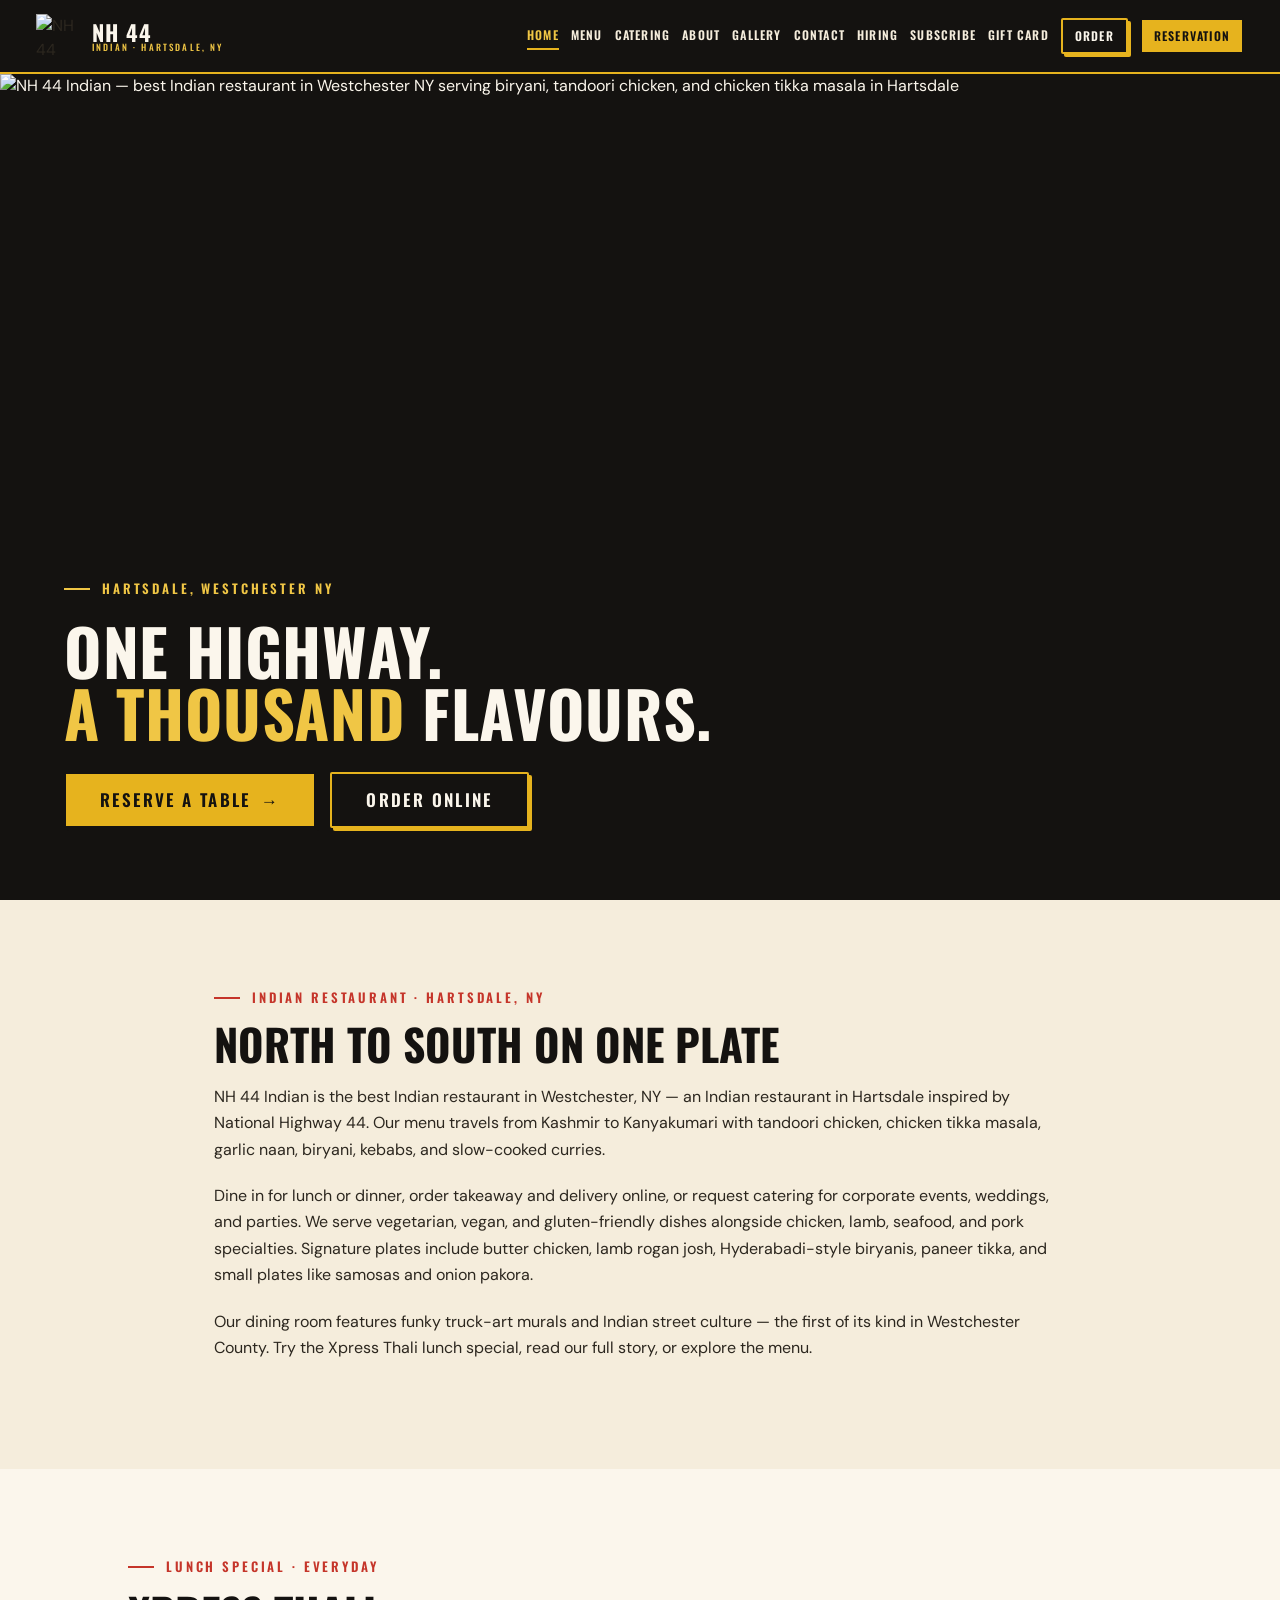
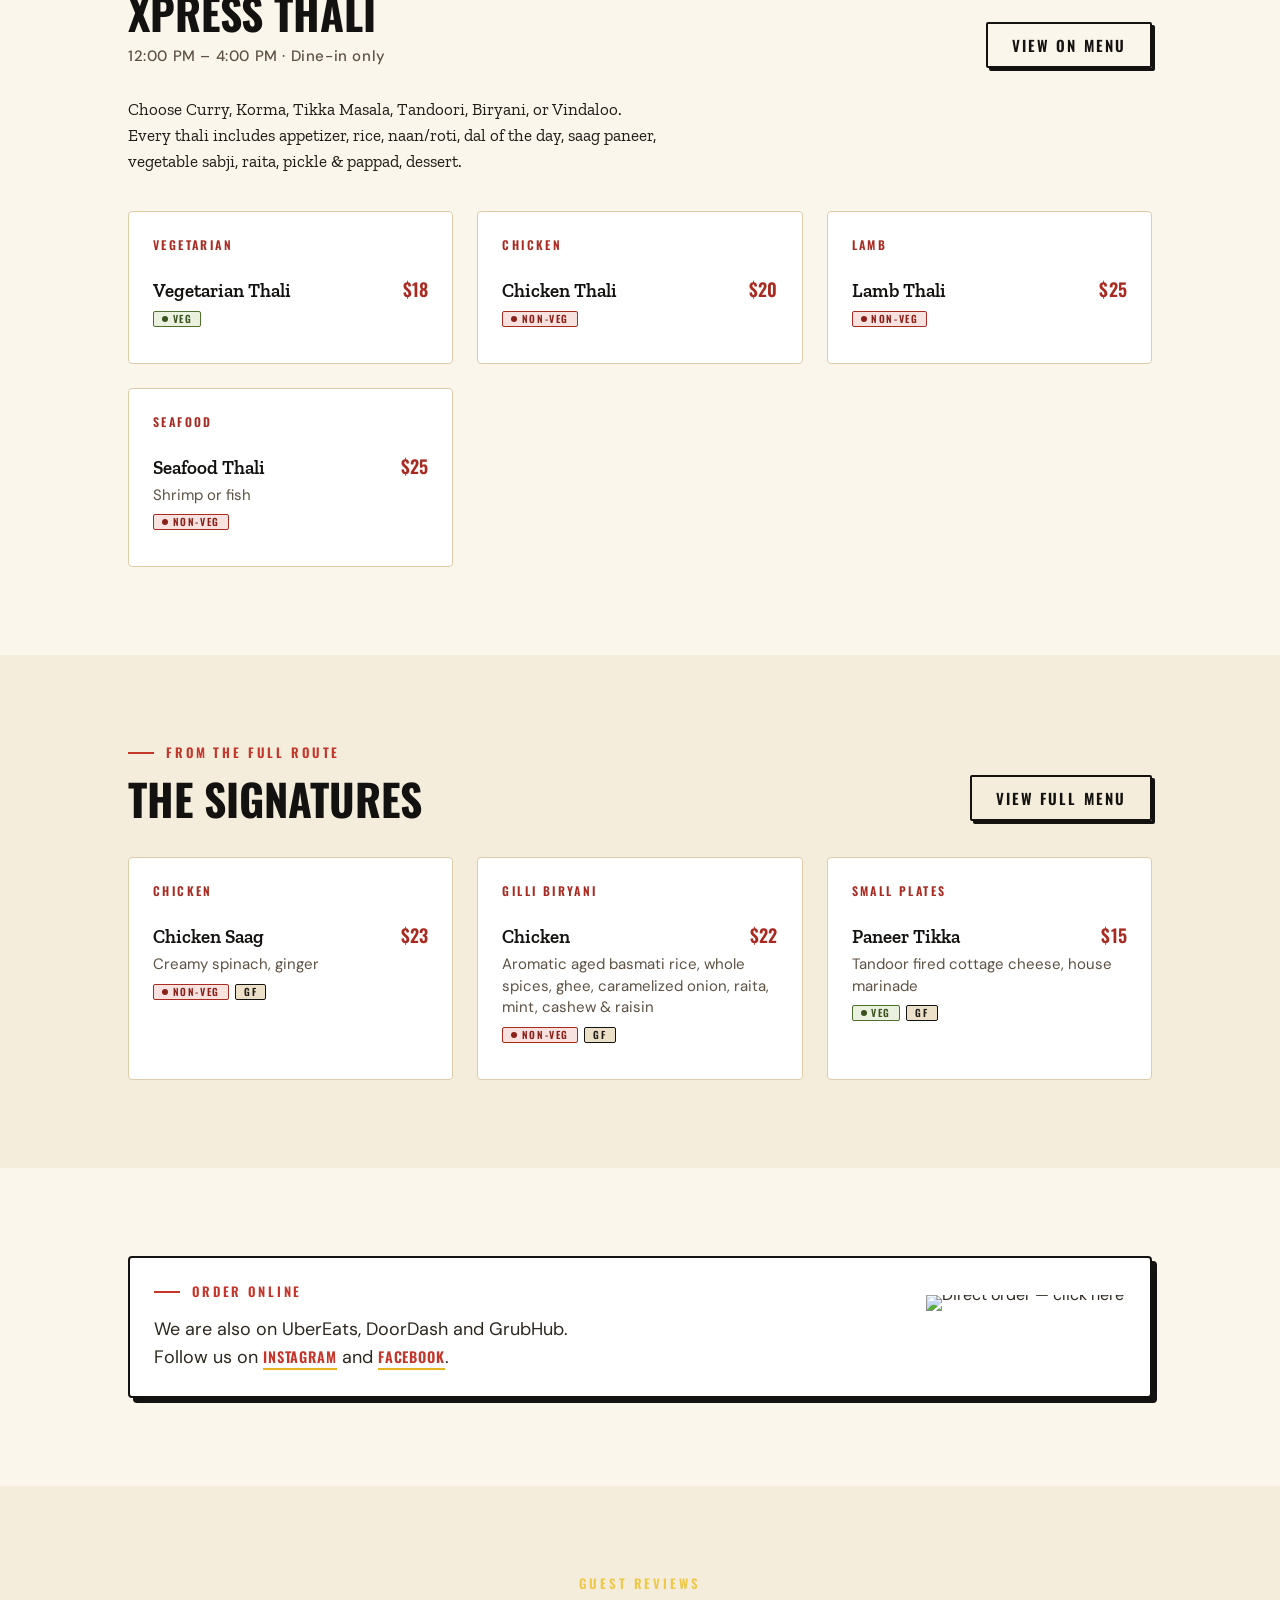
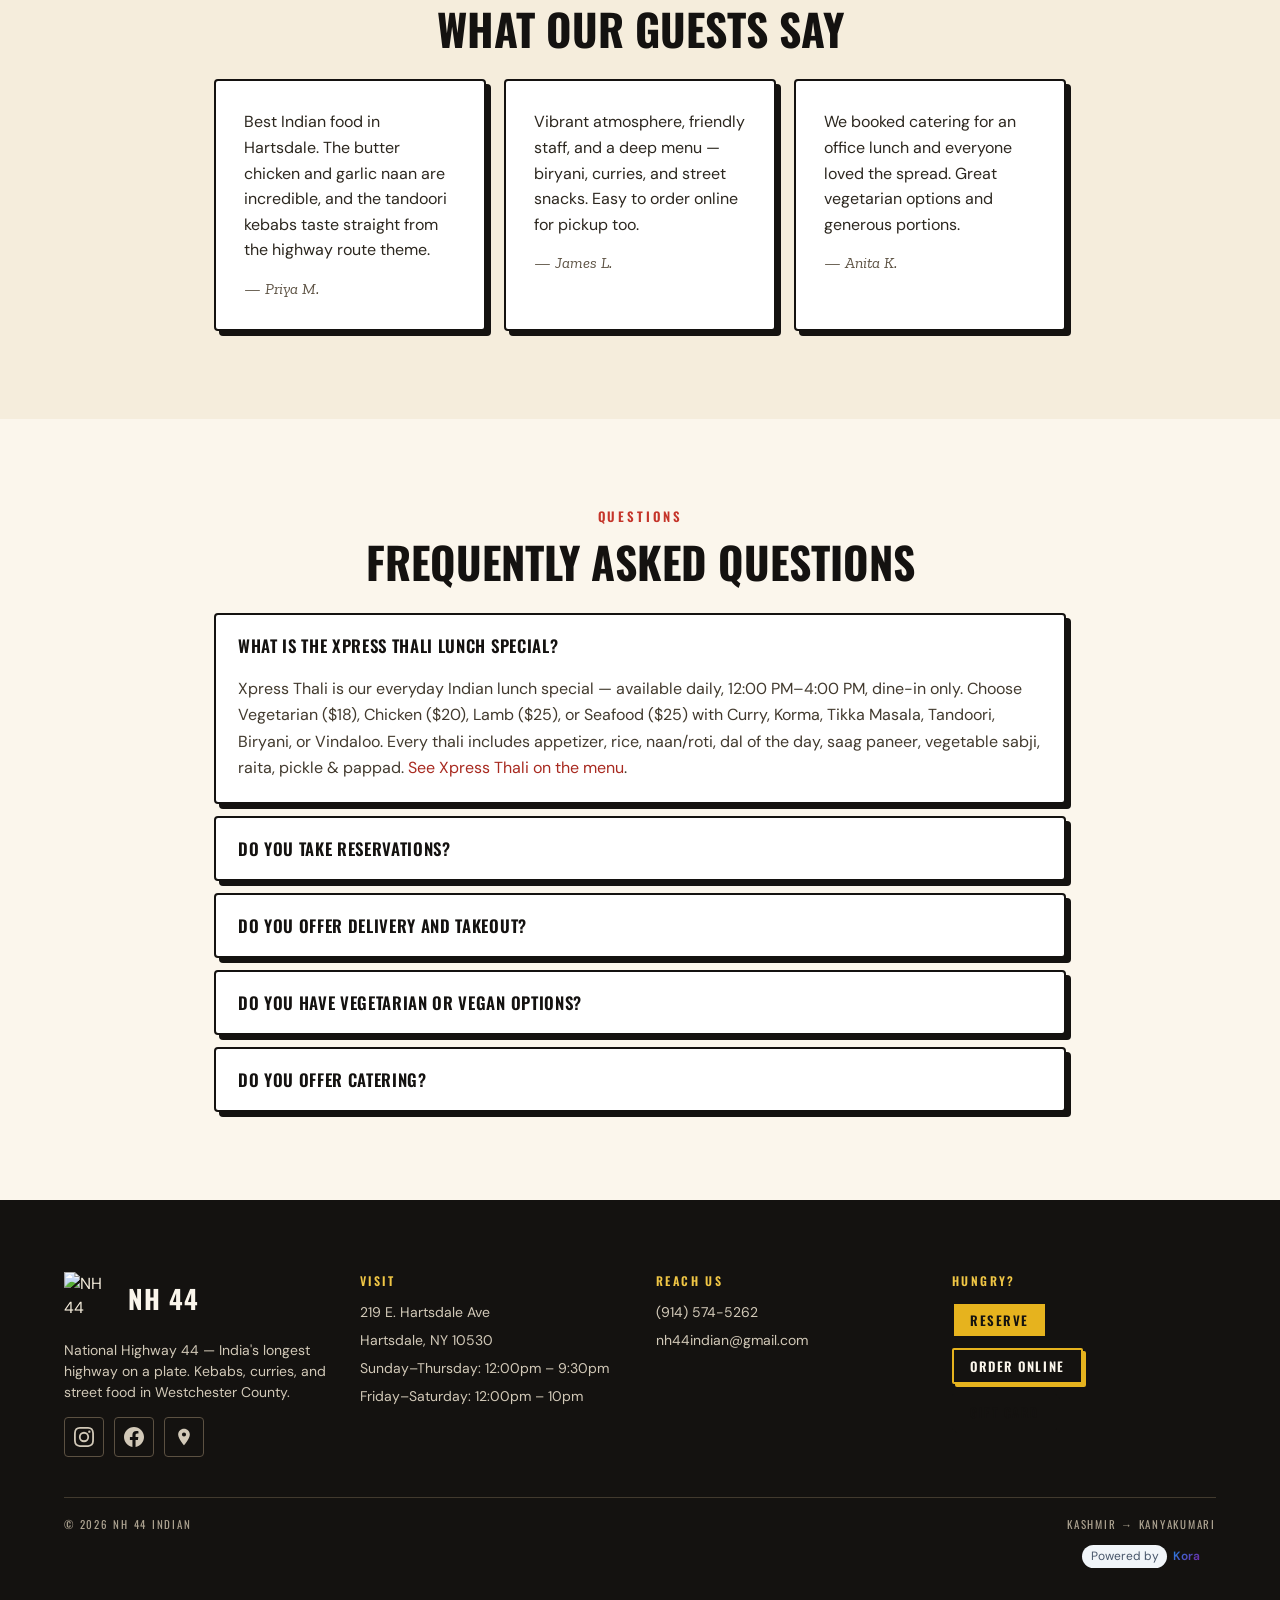
==== commit 39fe650c: "fix: contrast-safe 'Powered by Kora' footer badge (WCAG 4.5:1) Matches the kora-agent static_injecto" ====
--- a/index.html
+++ b/index.html
@@ -204,7 +204,7 @@
 <link rel="preload" as="style" href="https://fonts.googleapis.com/css2?family=Oswald:wght@400;600;700&amp;family=Zilla+Slab:wght@400;600;700&amp;display=swap" onload="this.onload=null;this.rel='stylesheet'">
 <noscript><link rel="stylesheet" href="https://fonts.googleapis.com/css2?family=Oswald:wght@400;600;700&amp;family=Zilla+Slab:wght@400;600;700&amp;display=swap"></noscript>
 <!-- KORA_GOOGLE_FONTS_END -->
-<link href="https://nh44indian.com" rel="canonical">
+<link href="https://nh44indian.com" rel="canonical"/>
 <meta content="https://nh44indian.com" property="og:url"/>
 
 </link></link><!-- KORA_FAVICON_START -->
@@ -400,7 +400,8 @@
 <script>
 (function () {
   var koraUrl = "https://askkora.ai";
-  var muted = "#64748b";
+  var muted = "#475569";
+  var mutedBg = "#f1f5f9";
   var blue = "#1E88E5";
   var purple = "#7B1FA2";
   var startMarker = 'KORA_' + 'BRANDING_FOOTER_START';
@@ -428,7 +429,7 @@
     wrapper.className = 'kora-powered-by';
     wrapper.setAttribute('data-kora-branding-footer', 'true');
     wrapper.style.cssText = 'display:flex;justify-content:flex-end;align-items:center;gap:0.35rem;padding:0.75rem 1rem;font-size:0.75rem;';
-    wrapper.innerHTML = '<span style="color:' + muted + '">Powered by</span>' +
+    wrapper.innerHTML = '<span style="color:' + muted + ';background:' + mutedBg + ';padding:0.15rem 0.55rem;border-radius:9999px;">Powered by</span>' +
       '<a href="' + koraUrl + '" target="_blank" rel="nofollow noopener noreferrer" style="text-decoration:none;font-weight:600;background:linear-gradient(135deg,' + blue + ',' + purple + ');-webkit-background-clip:text;background-clip:text;-webkit-text-fill-color:transparent">Kora</a>';
     return wrapper;
   }
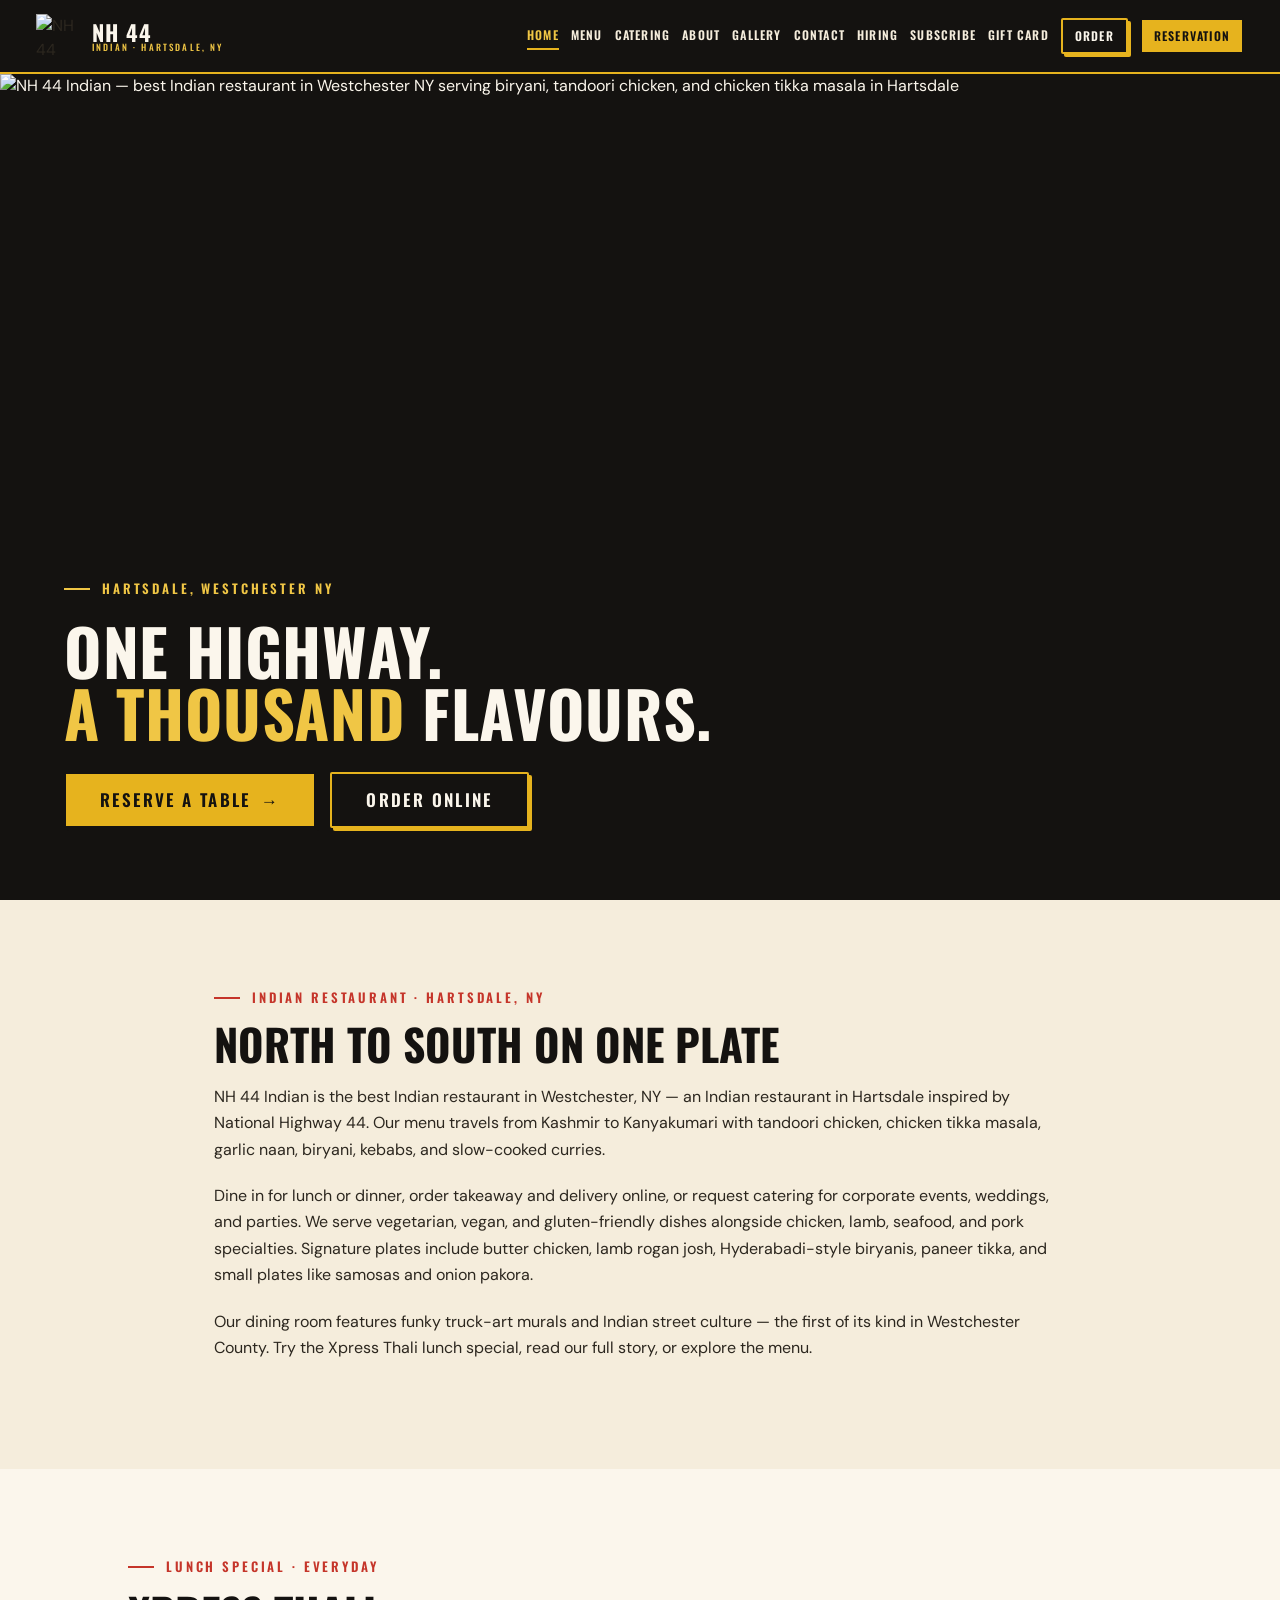
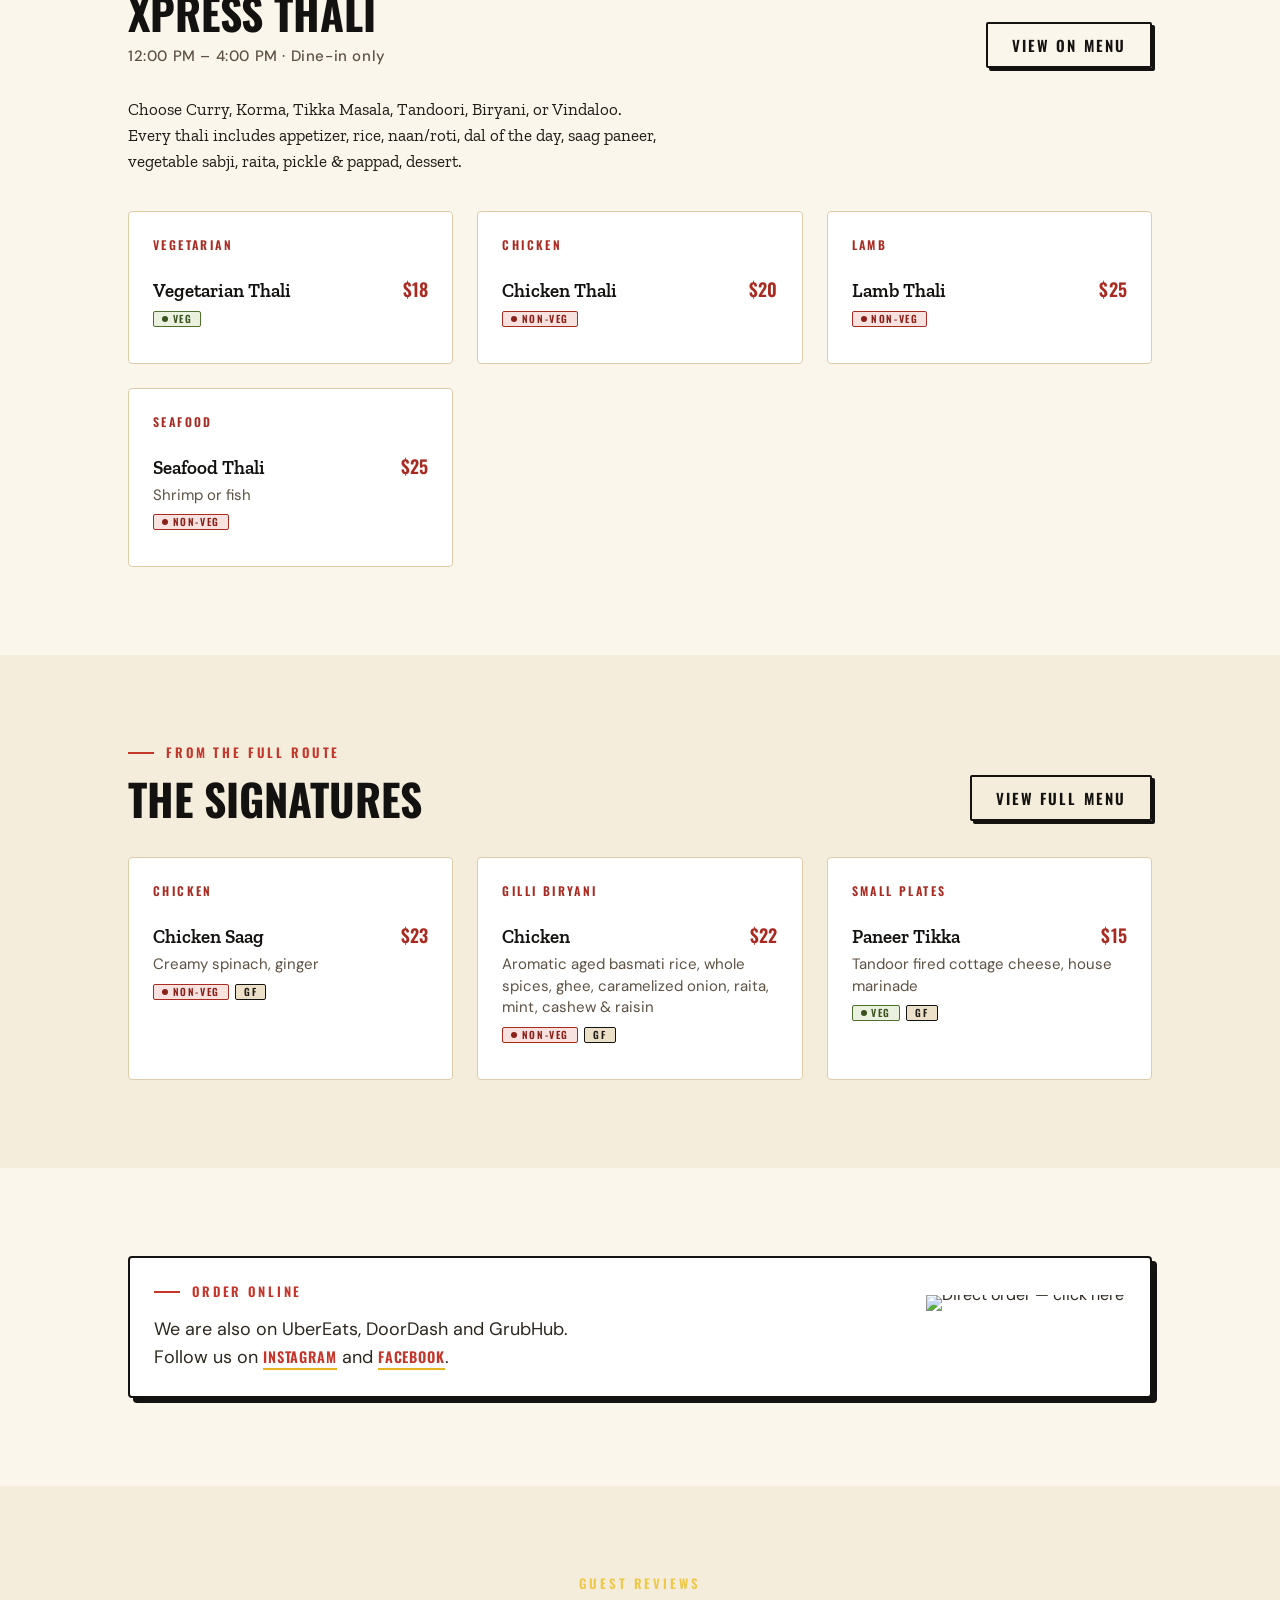
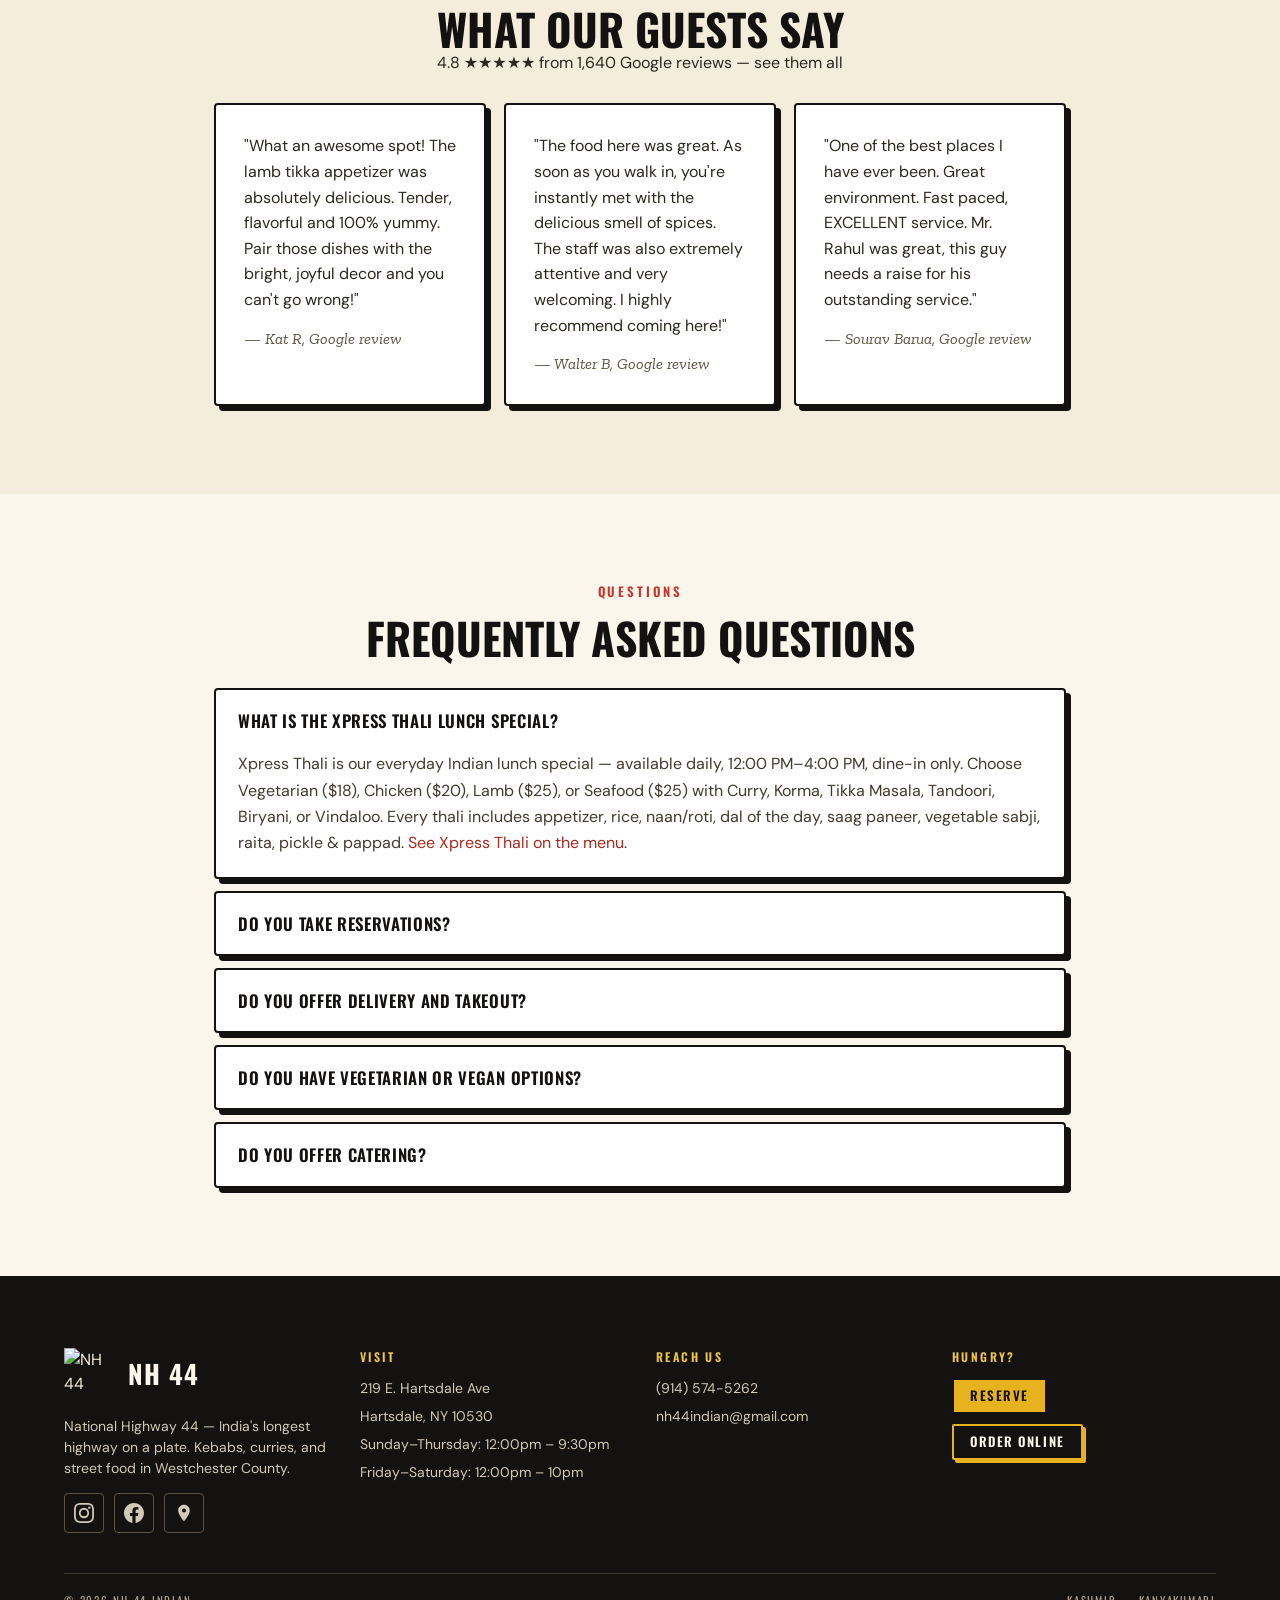
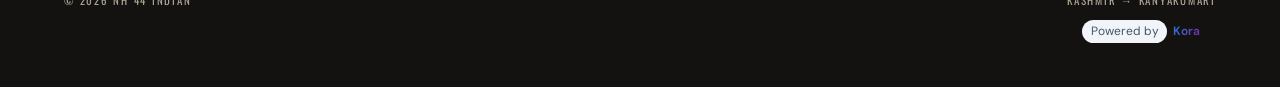
==== commit 7f0c8161: "fix: reviews section showed fabricated placeholder names (Priya M./James L./Anita K.) with no way to" ====
--- a/index.html
+++ b/index.html
@@ -55,45 +55,45 @@
   "hasMenu": "https://nh44indian.com/menu",
   "aggregateRating": {
     "@type": "AggregateRating",
-    "ratingValue": "5",
-    "reviewCount": "3"
+    "ratingValue": "4.8",
+    "reviewCount": "1640"
   },
   "review": [
     {
       "@type": "Review",
       "author": {
         "@type": "Person",
-        "name": "Priya M."
+        "name": "Kat R"
       },
       "reviewRating": {
         "@type": "Rating",
         "ratingValue": "5"
       },
-      "reviewBody": "Best Indian food in Hartsdale. The butter chicken and garlic naan are incredible, and the tandoori kebabs taste straight from the highway route theme."
+      "reviewBody": "What an awesome spot! The lamb tikka appetizer was absolutely delicious. Tender, flavorful and 100% yummy."
     },
     {
       "@type": "Review",
       "author": {
         "@type": "Person",
-        "name": "James L."
+        "name": "Walter B"
       },
       "reviewRating": {
         "@type": "Rating",
         "ratingValue": "5"
       },
-      "reviewBody": "Vibrant atmosphere, friendly staff, and a deep menu — biryani, curries, and street snacks. Easy to order online for pickup too."
+      "reviewBody": "The food here was great. As soon as you walk in, you're instantly met with the delicious smell of spices. The staff was also extremely attentive and very welcoming."
     },
     {
       "@type": "Review",
       "author": {
         "@type": "Person",
-        "name": "Anita K."
+        "name": "Sourav Barua"
       },
       "reviewRating": {
         "@type": "Rating",
         "ratingValue": "5"
       },
-      "reviewBody": "We booked catering for an office lunch and everyone loved the spread. Great vegetarian options and generous portions."
+      "reviewBody": "One of the best places I have ever been. Great environment. Fast paced EXCELLENT service."
     }
   ]
 }</script>
@@ -294,19 +294,20 @@
 <div class="text-center">
 <div class="eyebrow eyebrow--center eyebrow--turmeric">Guest reviews</div>
 <h2 class="section__title">What our guests say</h2>
+<p><a href="https://maps.google.com/?cid=17860811487789351013" rel="noopener noreferrer" target="_blank">4.8 ★★★★★ from 1,640 Google reviews — see them all</a></p>
 </div>
 <div class="reviews-grid">
 <blockquote class="card card-paper review">
-<p>Best Indian food in Hartsdale. The butter chicken and garlic naan are incredible, and the tandoori kebabs taste straight from the highway route theme.</p>
-<cite>— Priya M.</cite>
+<p>"What an awesome spot! The lamb tikka appetizer was absolutely delicious. Tender, flavorful and 100% yummy. Pair those dishes with the bright, joyful decor and you can't go wrong!"</p>
+<cite>— Kat R, <a href="https://www.google.com/maps/contrib/102515598699721181858/reviews" rel="noopener noreferrer" target="_blank">Google review</a></cite>
 </blockquote>
 <blockquote class="card card-paper review">
-<p>Vibrant atmosphere, friendly staff, and a deep menu — biryani, curries, and street snacks. Easy to order online for pickup too.</p>
-<cite>— James L.</cite>
+<p>"The food here was great. As soon as you walk in, you're instantly met with the delicious smell of spices. The staff was also extremely attentive and very welcoming. I highly recommend coming here!"</p>
+<cite>— Walter B, <a href="https://www.google.com/maps/contrib/116140567666434720173/reviews" rel="noopener noreferrer" target="_blank">Google review</a></cite>
 </blockquote>
 <blockquote class="card card-paper review">
-<p>We booked catering for an office lunch and everyone loved the spread. Great vegetarian options and generous portions.</p>
-<cite>— Anita K.</cite>
+<p>"One of the best places I have ever been. Great environment. Fast paced, EXCELLENT service. Mr. Rahul was great, this guy needs a raise for his outstanding service."</p>
+<cite>— Sourav Barua, <a href="https://www.google.com/maps/contrib/111594505053526729476/reviews" rel="noopener noreferrer" target="_blank">Google review</a></cite>
 </blockquote>
 </div>
 </div>
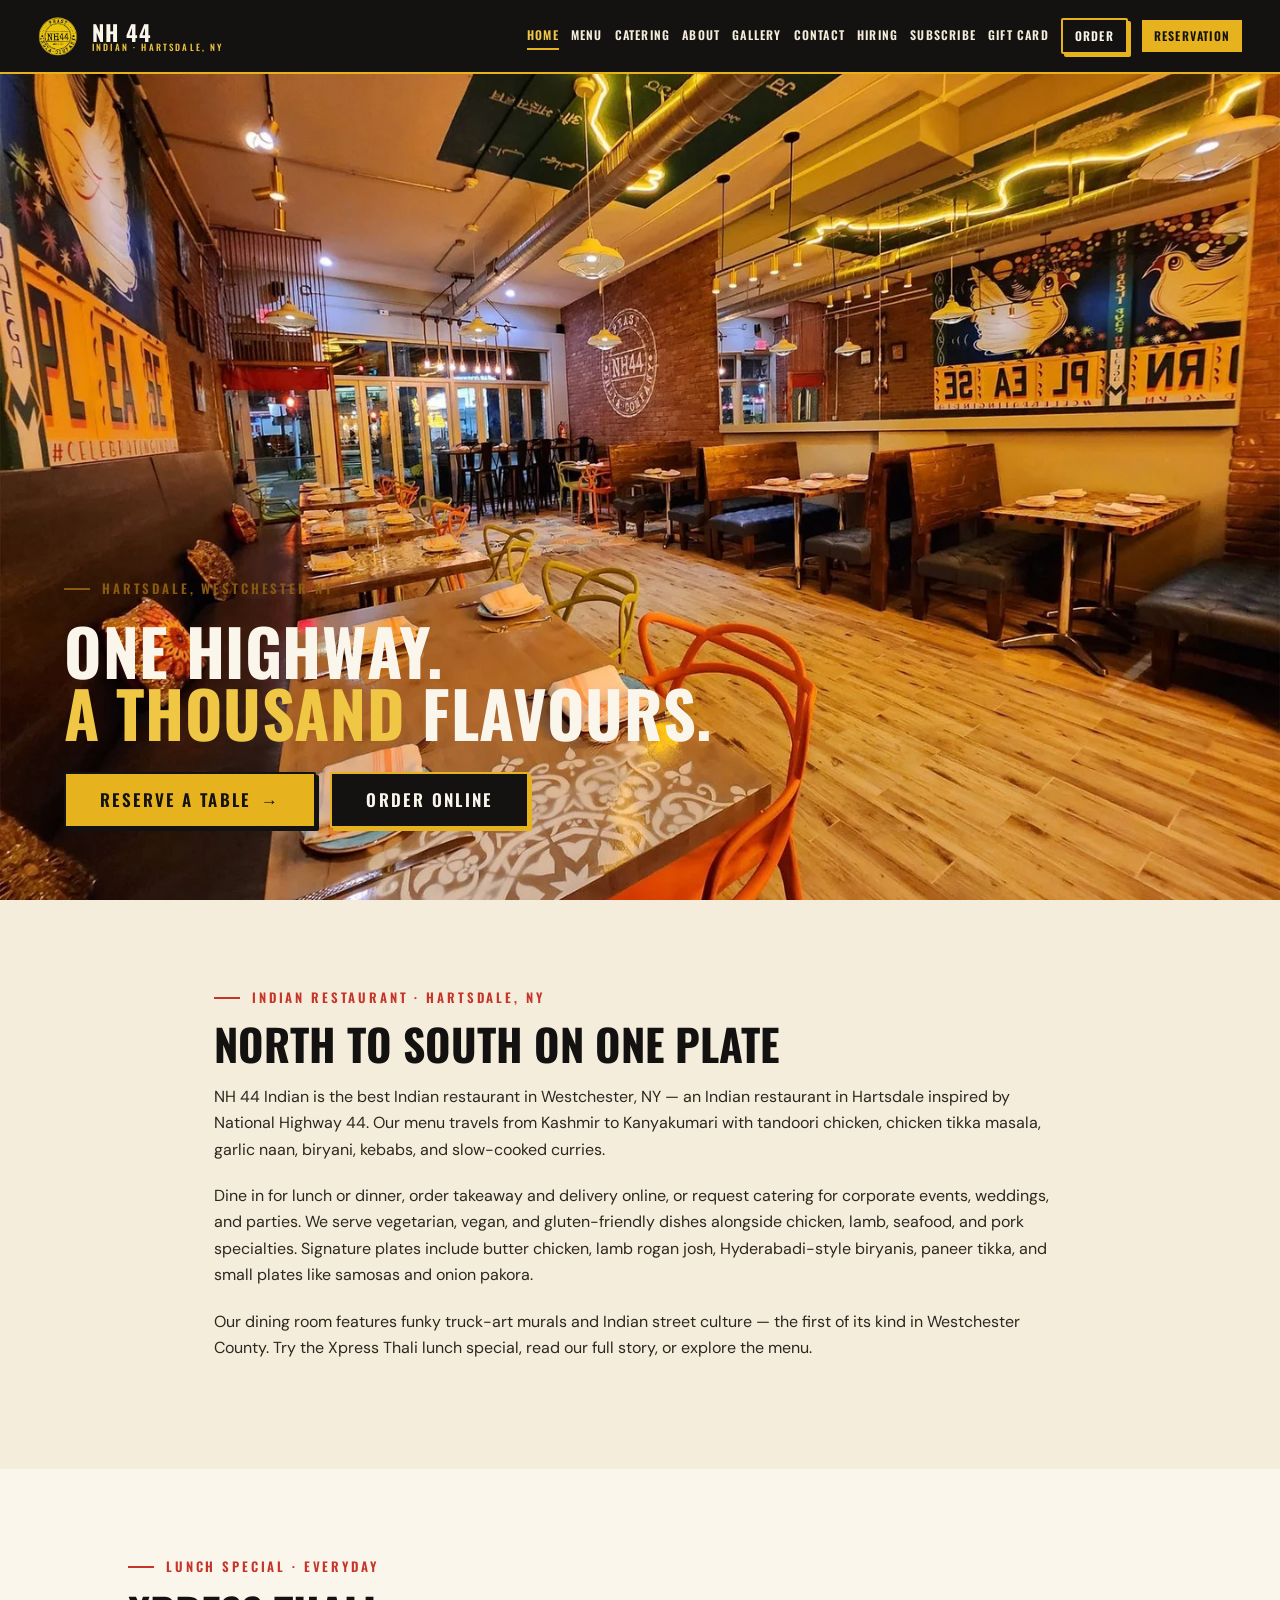
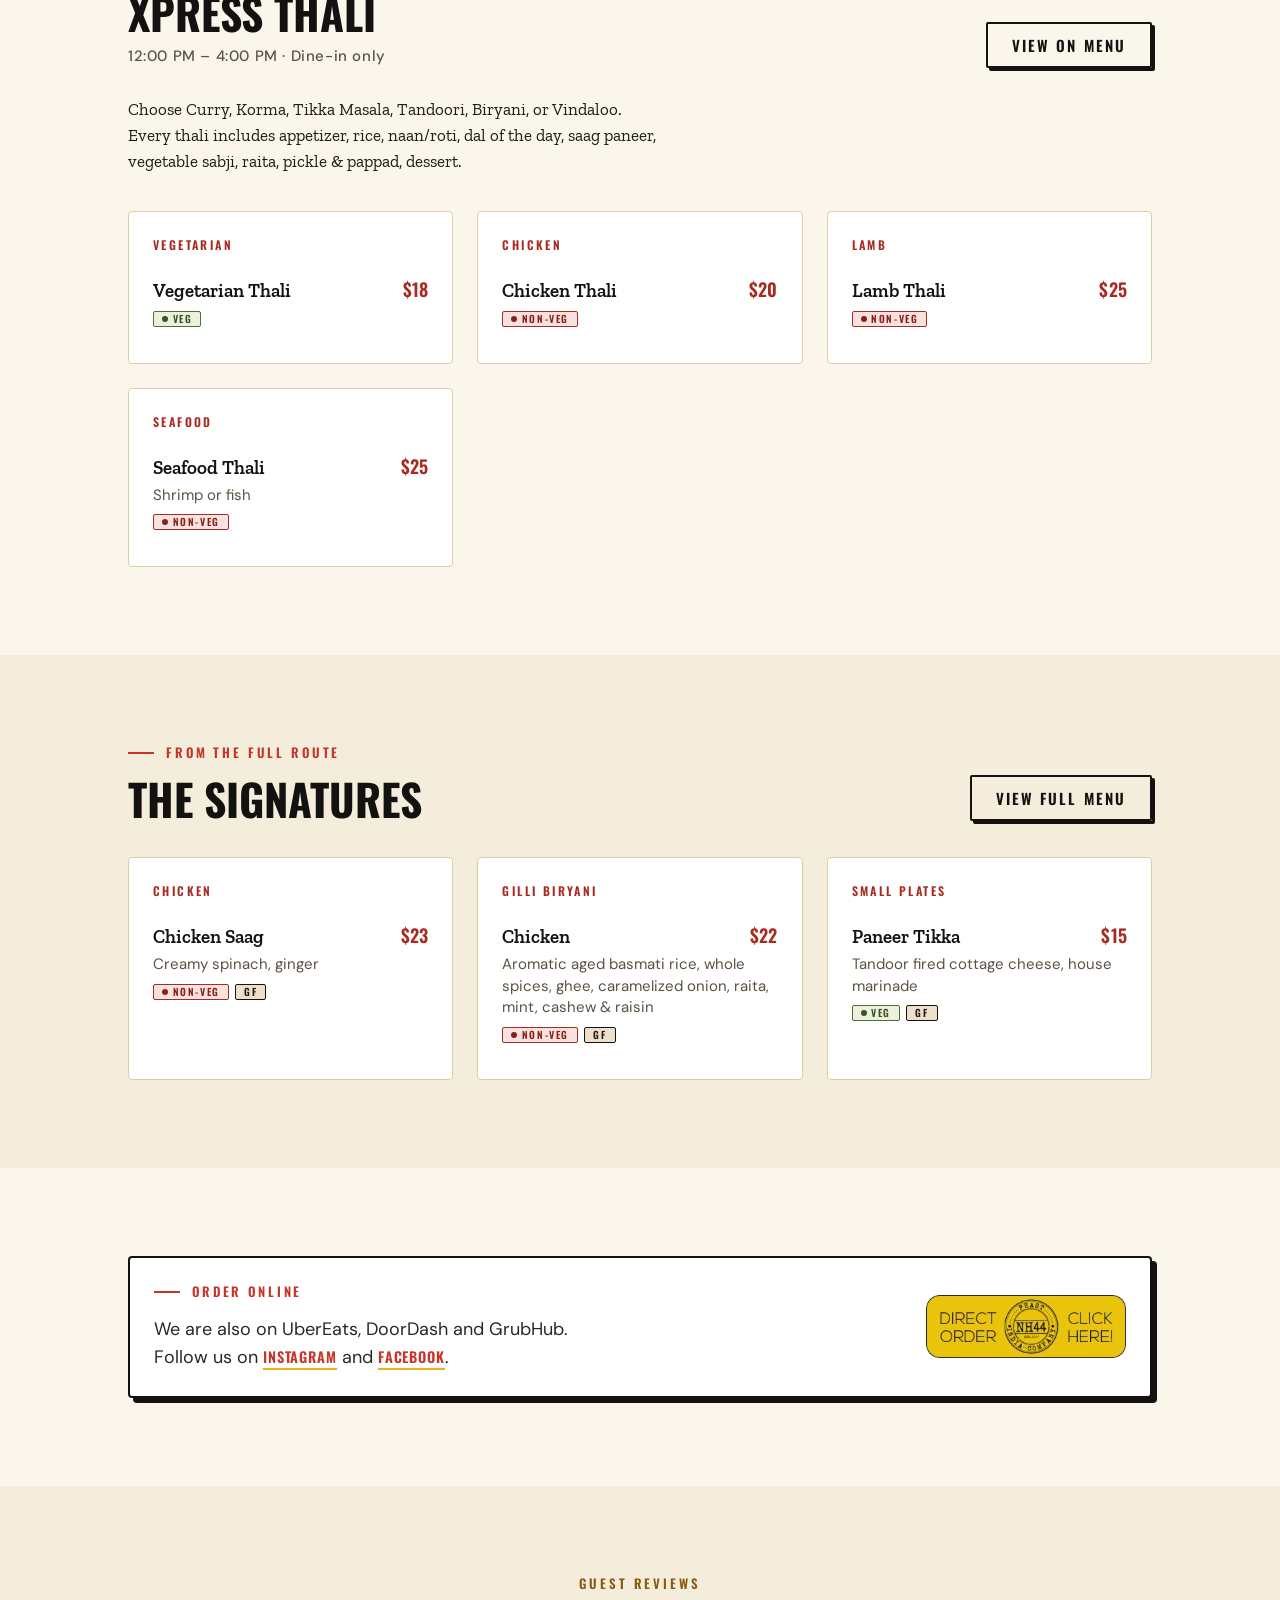
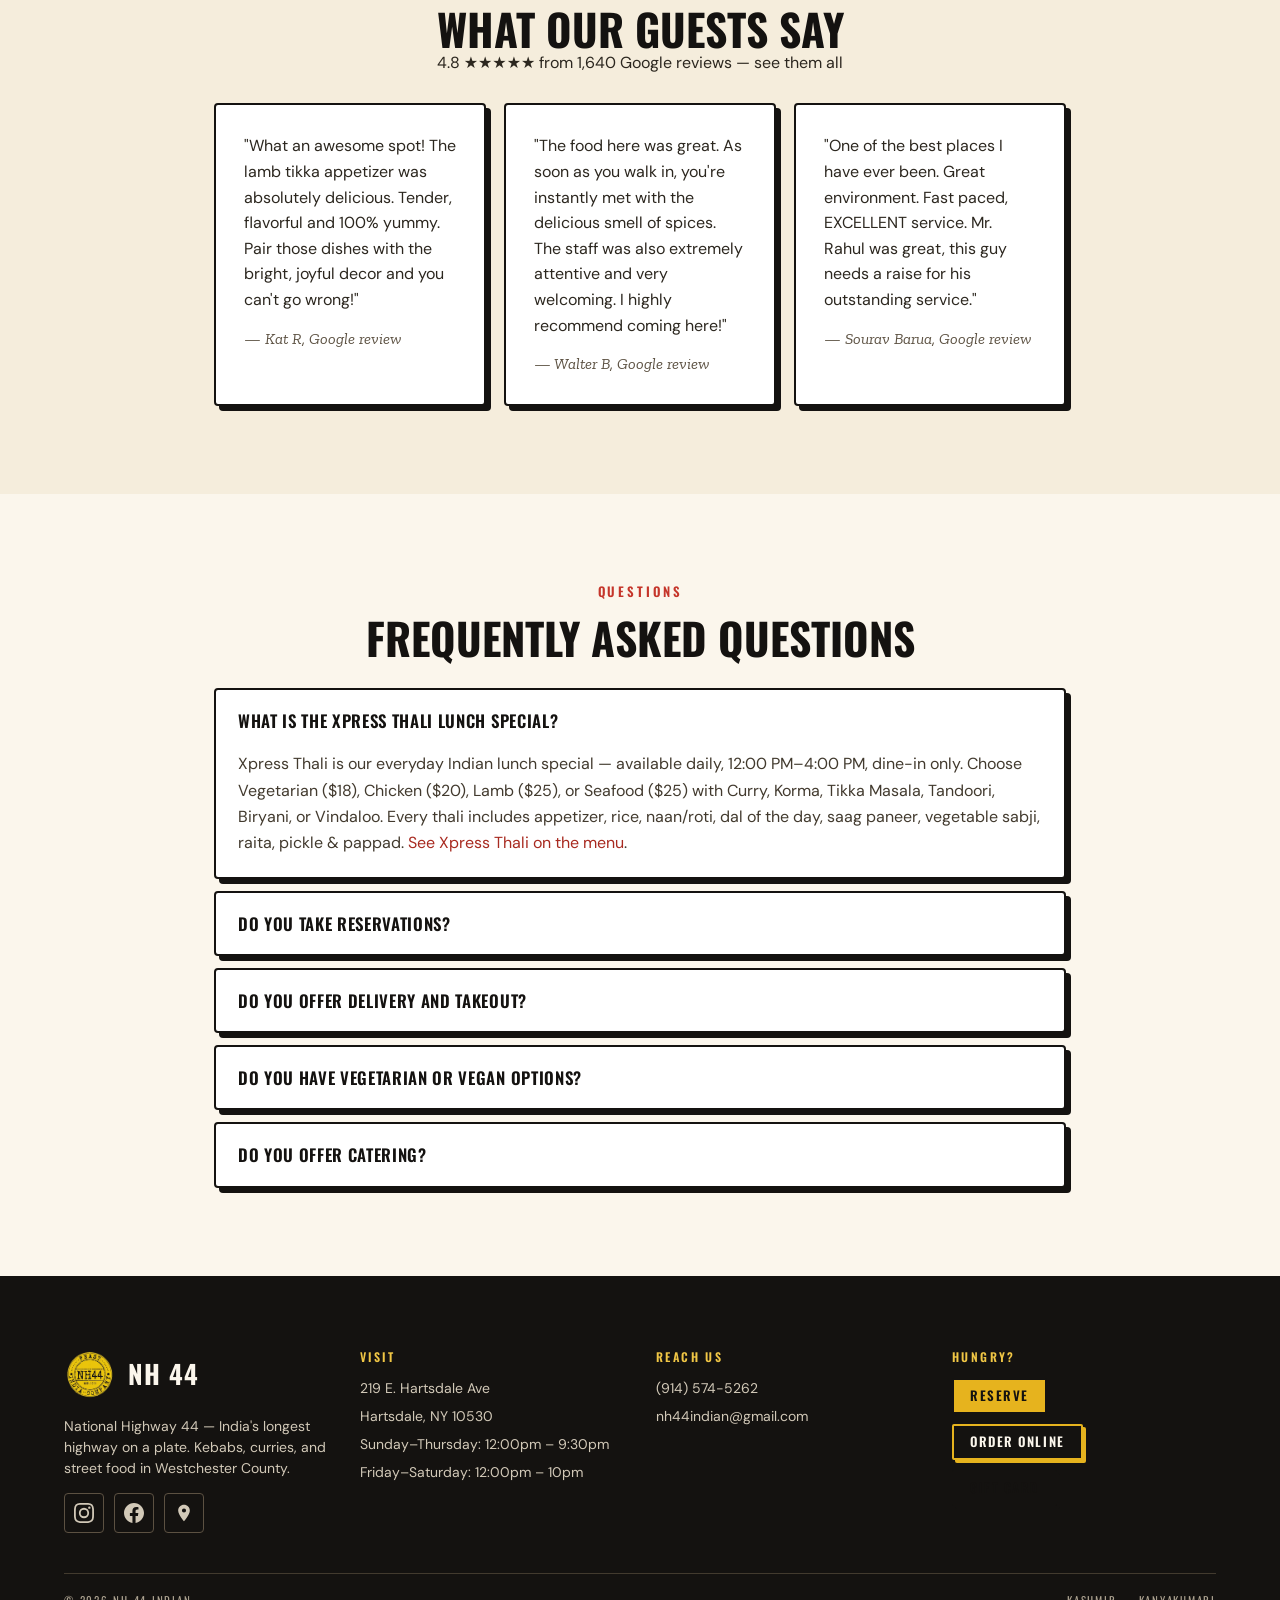
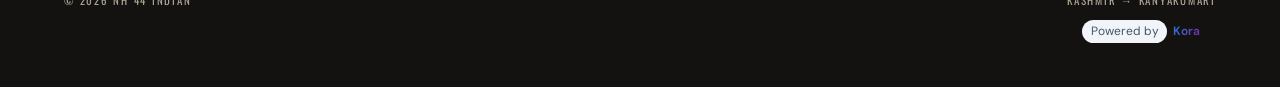
==== commit 52dbf2e6: "fix: convert all images to WebP and host locally instead of raw Azure blob JPG/PNG (Lighthouse image" ====
--- a/index.html
+++ b/index.html
@@ -20,12 +20,12 @@
 <meta content="NH 44 Indian | Best Indian Westchester NY" property="og:title"/>
 <meta content="Best Indian restaurant in Westchester, NY — NH 44 Indian in Hartsdale. Try our Xpress Thali lunch special everyday 12–4 PM (dine-in), plus tikka masala, tandoori, biryani, and naan." property="og:description"/>
 <meta content="website" property="og:type"/>
-<meta content="https://quseprdus1.blob.core.windows.net/kora-business-images/user-media/e65b8b86-6466-42bd-875b-1419bd13ef91/de8c94d8-887e-4625-825f-ec262dbc28df/1781686747_8ulv61.jpg" property="og:image"/>
+<meta content="assets/img/1781686747_8ulv61.webp" property="og:image"/>
 <meta content="summary_large_image" name="twitter:card"/>
 <meta content="NH 44 Indian | Best Indian Westchester NY" name="twitter:title"/>
 <meta content="Best Indian restaurant in Westchester, NY — NH 44 Indian in Hartsdale. Try our Xpress Thali lunch special everyday 12–4 PM (dine-in), plus tikka masala, tandoori, biryani, and naan." name="twitter:description"/>
-<meta content="https://quseprdus1.blob.core.windows.net/kora-business-images/user-media/e65b8b86-6466-42bd-875b-1419bd13ef91/de8c94d8-887e-4625-825f-ec262dbc28df/1781686747_8ulv61.jpg" name="twitter:image"/>
-<link as="image" fetchpriority="high" href="https://quseprdus1.blob.core.windows.net/kora-business-images/user-media/e65b8b86-6466-42bd-875b-1419bd13ef91/de8c94d8-887e-4625-825f-ec262dbc28df/1781686747_8ulv61.jpg" rel="preload"/>
+<meta content="assets/img/1781686747_8ulv61.webp" name="twitter:image"/>
+<link as="image" fetchpriority="high" href="assets/img/1781686747_8ulv61.webp" rel="preload"/>
 <script type="application/ld+json">{
   "@context": "https://schema.org",
   "@type": "Restaurant",
@@ -47,7 +47,7 @@
     "Su-Th 12:00-21:30",
     "Fr-Sa 12:00-22:00"
   ],
-  "image": "https://quseprdus1.blob.core.windows.net/kora-business-images/user-media/e65b8b86-6466-42bd-875b-1419bd13ef91/de8c94d8-887e-4625-825f-ec262dbc28df/1781686747_8ulv61.jpg",
+  "image": "assets/img/1781686747_8ulv61.webp",
   "sameAs": [
     "https://www.instagram.com/nh44indian/",
     "https://www.facebook.com/nh44indian/"
@@ -208,8 +208,8 @@
 <meta content="https://nh44indian.com" property="og:url"/>
 
 </link></link><!-- KORA_FAVICON_START -->
-<link href="https://quseprdus1.blob.core.windows.net/kora-business-images/user-media/e65b8b86-6466-42bd-875b-1419bd13ef91/de8c94d8-887e-4625-825f-ec262dbc28df/1781674727_1dv5nr.png" rel="icon" type="image/png"/>
-<link href="https://quseprdus1.blob.core.windows.net/kora-business-images/user-media/e65b8b86-6466-42bd-875b-1419bd13ef91/de8c94d8-887e-4625-825f-ec262dbc28df/1781674727_1dv5nr.png" rel="apple-touch-icon"/>
+<link href="assets/img/1781674727_1dv5nr.webp" rel="icon" type="image/png"/>
+<link href="assets/img/1781674727_1dv5nr.webp" rel="apple-touch-icon"/>
 <!-- KORA_FAVICON_END -->
 </head>
 <body data-page="home">
@@ -222,7 +222,7 @@
 </video>
 <!-- KORA_HERO_MEDIA_END -->
 <div class="hero__media">
-<img alt="NH 44 Indian — best Indian restaurant in Westchester NY serving biryani, tandoori chicken, and chicken tikka masala in Hartsdale" class="hero__poster" decoding="async" fetchpriority="high" height="1280" loading="eager" src="https://quseprdus1.blob.core.windows.net/kora-business-images/user-media/e65b8b86-6466-42bd-875b-1419bd13ef91/de8c94d8-887e-4625-825f-ec262dbc28df/1781686747_8ulv61.jpg" width="1920"/>
+<img alt="NH 44 Indian — best Indian restaurant in Westchester NY serving biryani, tandoori chicken, and chicken tikka masala in Hartsdale" class="hero__poster" decoding="async" fetchpriority="high" height="1280" loading="eager" src="assets/img/1781686747_8ulv61.webp" width="1920"/>
 <video aria-hidden="true" class="hero__video" loop="" muted="" playsinline="" preload="none" webkit-playsinline="">
 <source data-src="https://stream.mux.com/gGKQOqvRN4IKmdD5UblP027tNpKZ3qUtWruh1BH02VcKE/low.mp4" type="video/mp4"/>
 </video>
@@ -284,7 +284,7 @@
 <p class="order-online-card__copy">We are also on UberEats, DoorDash and GrubHub. <br/> Follow us on <a class="social-text-link" href="https://www.instagram.com/nh44indian/" rel="noopener noreferrer" target="_blank">Instagram</a> and <a class="social-text-link" href="https://www.facebook.com/nh44indian/" rel="noopener noreferrer" target="_blank">Facebook</a>.</p>
 </div>
 <a aria-label="Direct order on Toast" class="order-online-card__btn" href="https://www.toasttab.com/nh44-indian-219-e-hartsdale-ave" rel="noopener noreferrer" target="_blank">
-<img alt="Direct order — click here" decoding="async" height="91" loading="lazy" src="https://quseprdus1.blob.core.windows.net/kora-business-images/user-media/e65b8b86-6466-42bd-875b-1419bd13ef91/de8c94d8-887e-4625-825f-ec262dbc28df/1781686724_1uqjcq.png" width="290"/>
+<img alt="Direct order — click here" decoding="async" height="91" loading="lazy" src="assets/img/1781686724_1uqjcq.webp" width="290"/>
 </a>
 </div>
 </div>
--- a/style.css
+++ b/style.css
@@ -431,7 +431,7 @@
   text-align: center;
 }
 
-.eyebrow--turmeric { color: var(--turmeric-400); }
+.eyebrow--turmeric { color: #8a5a12; }
 .eyebrow--chili { color: var(--chili-500); }
 
 /* ── Badges ── */
@@ -1104,11 +1104,11 @@
   align-items: center;
   justify-content: center;
   padding: clamp(48px, 7vw, 96px) var(--gutter);
-  background: var(--ink-900) url('https://quseprdus1.blob.core.windows.net/kora-business-images/user-media/e65b8b86-6466-42bd-875b-1419bd13ef91/de8c94d8-887e-4625-825f-ec262dbc28df/1781686802_t8x7hq.jpg') center / cover no-repeat;
+  background: var(--ink-900) url('assets/img/1781686802_t8x7hq.webp') center / cover no-repeat;
 }
 
 .hiring-section {
-  background-image: url('https://quseprdus1.blob.core.windows.net/kora-business-images/user-media/e65b8b86-6466-42bd-875b-1419bd13ef91/de8c94d8-887e-4625-825f-ec262dbc28df/1781686763_ngejlj.jpg');
+  background-image: url('assets/img/1781686763_ngejlj.webp');
 }
 
 .reserve-section::before {
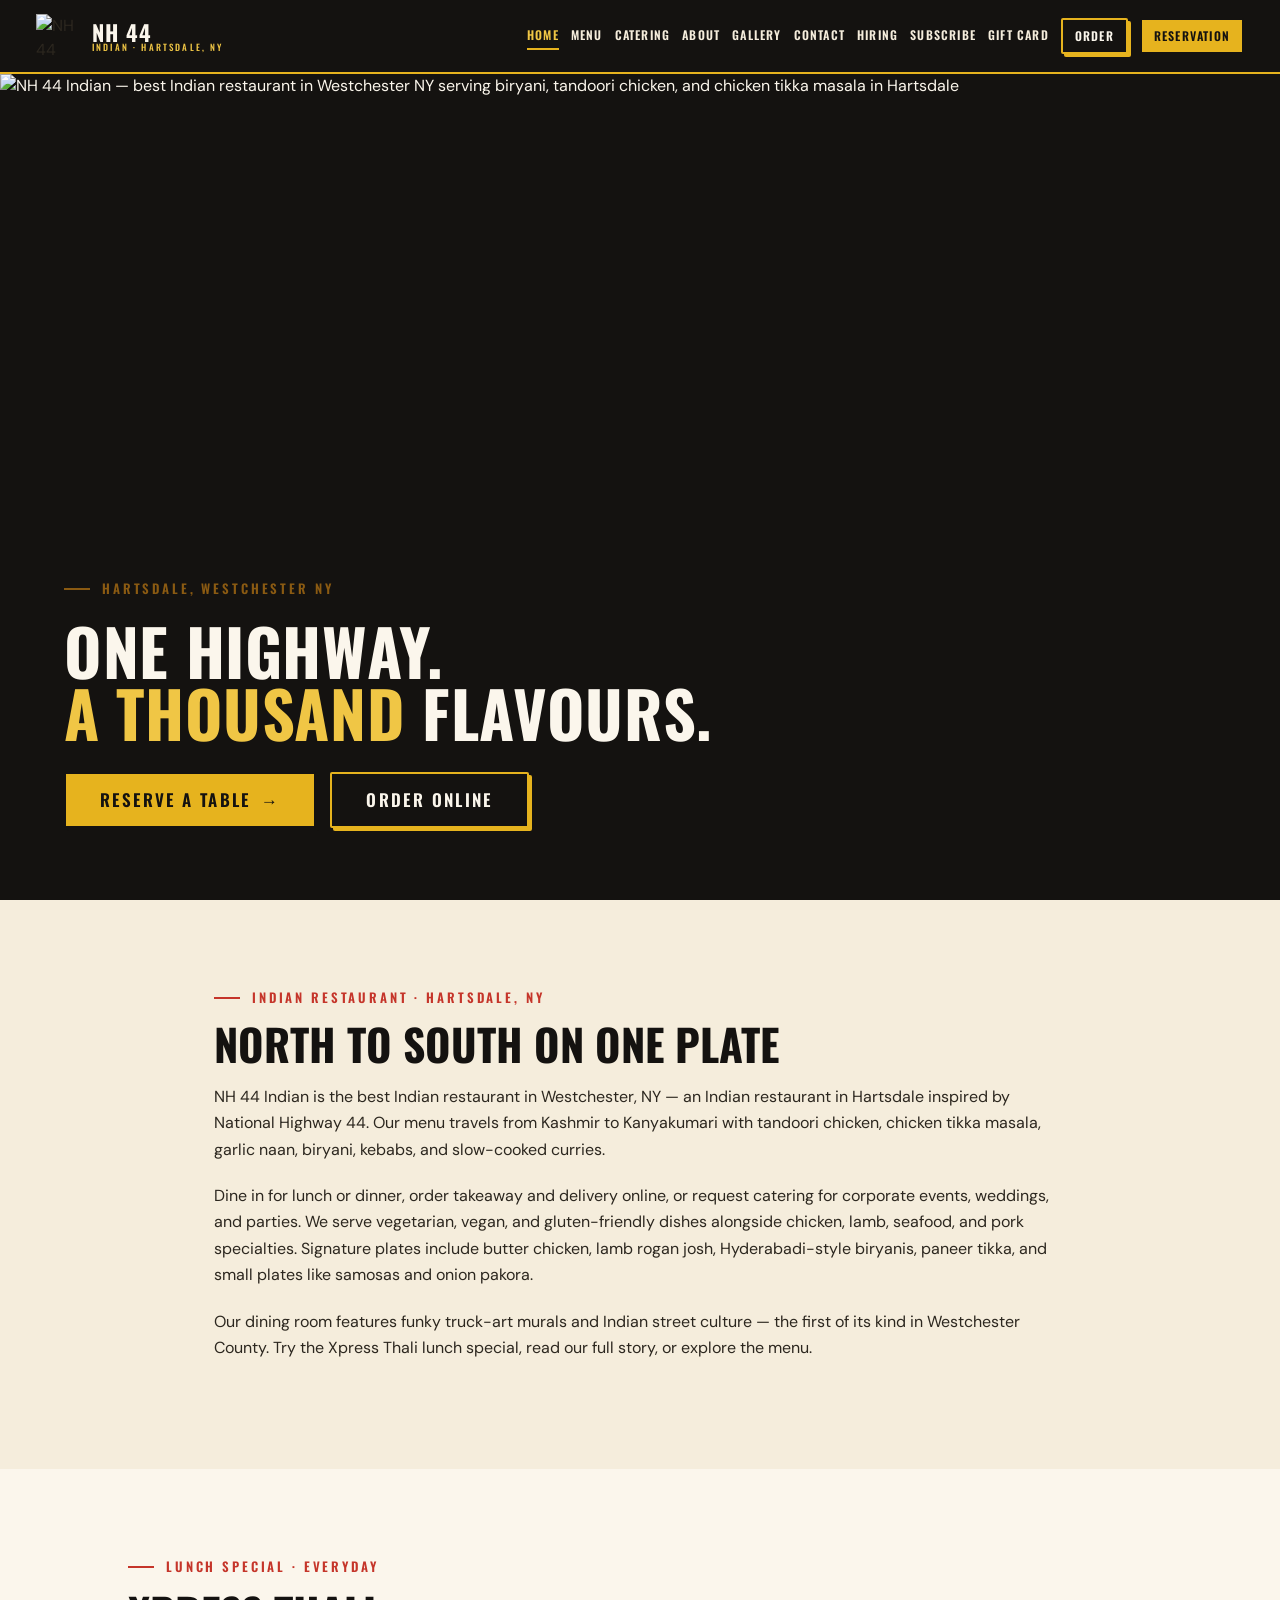
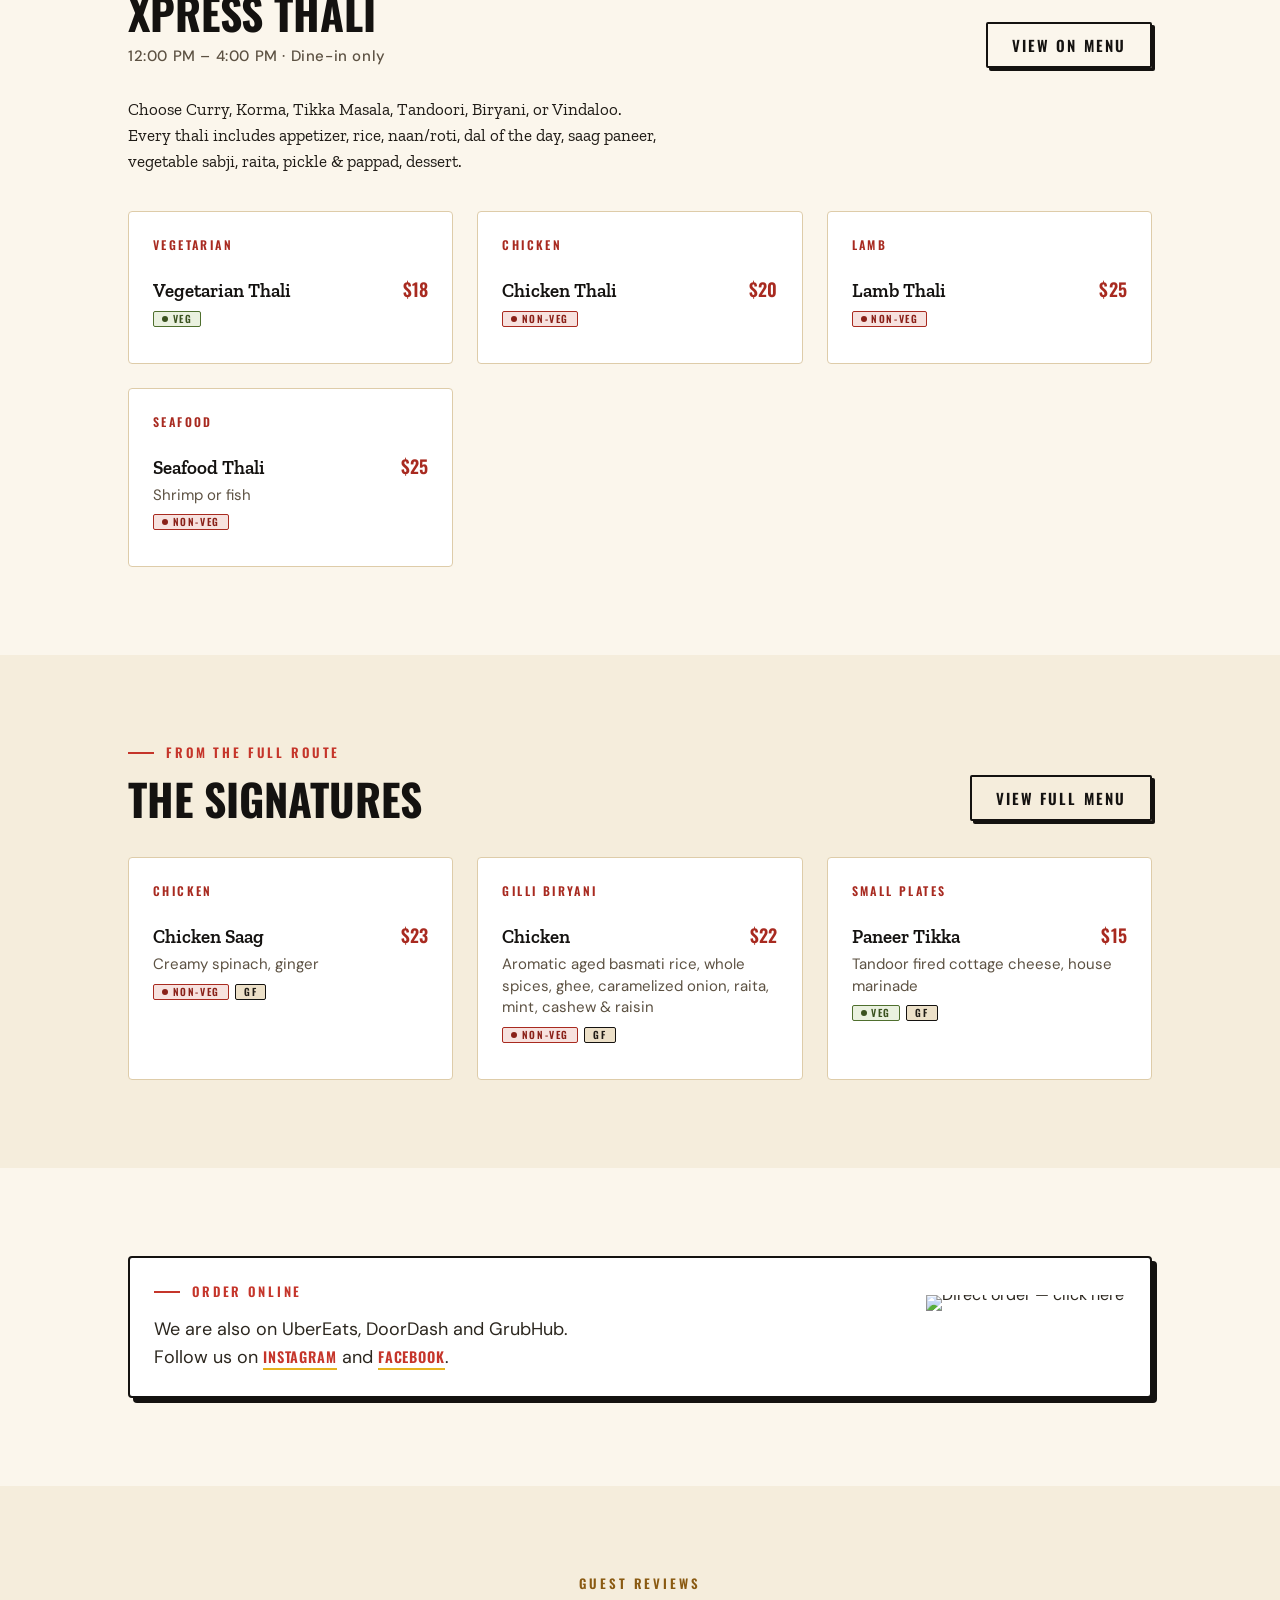
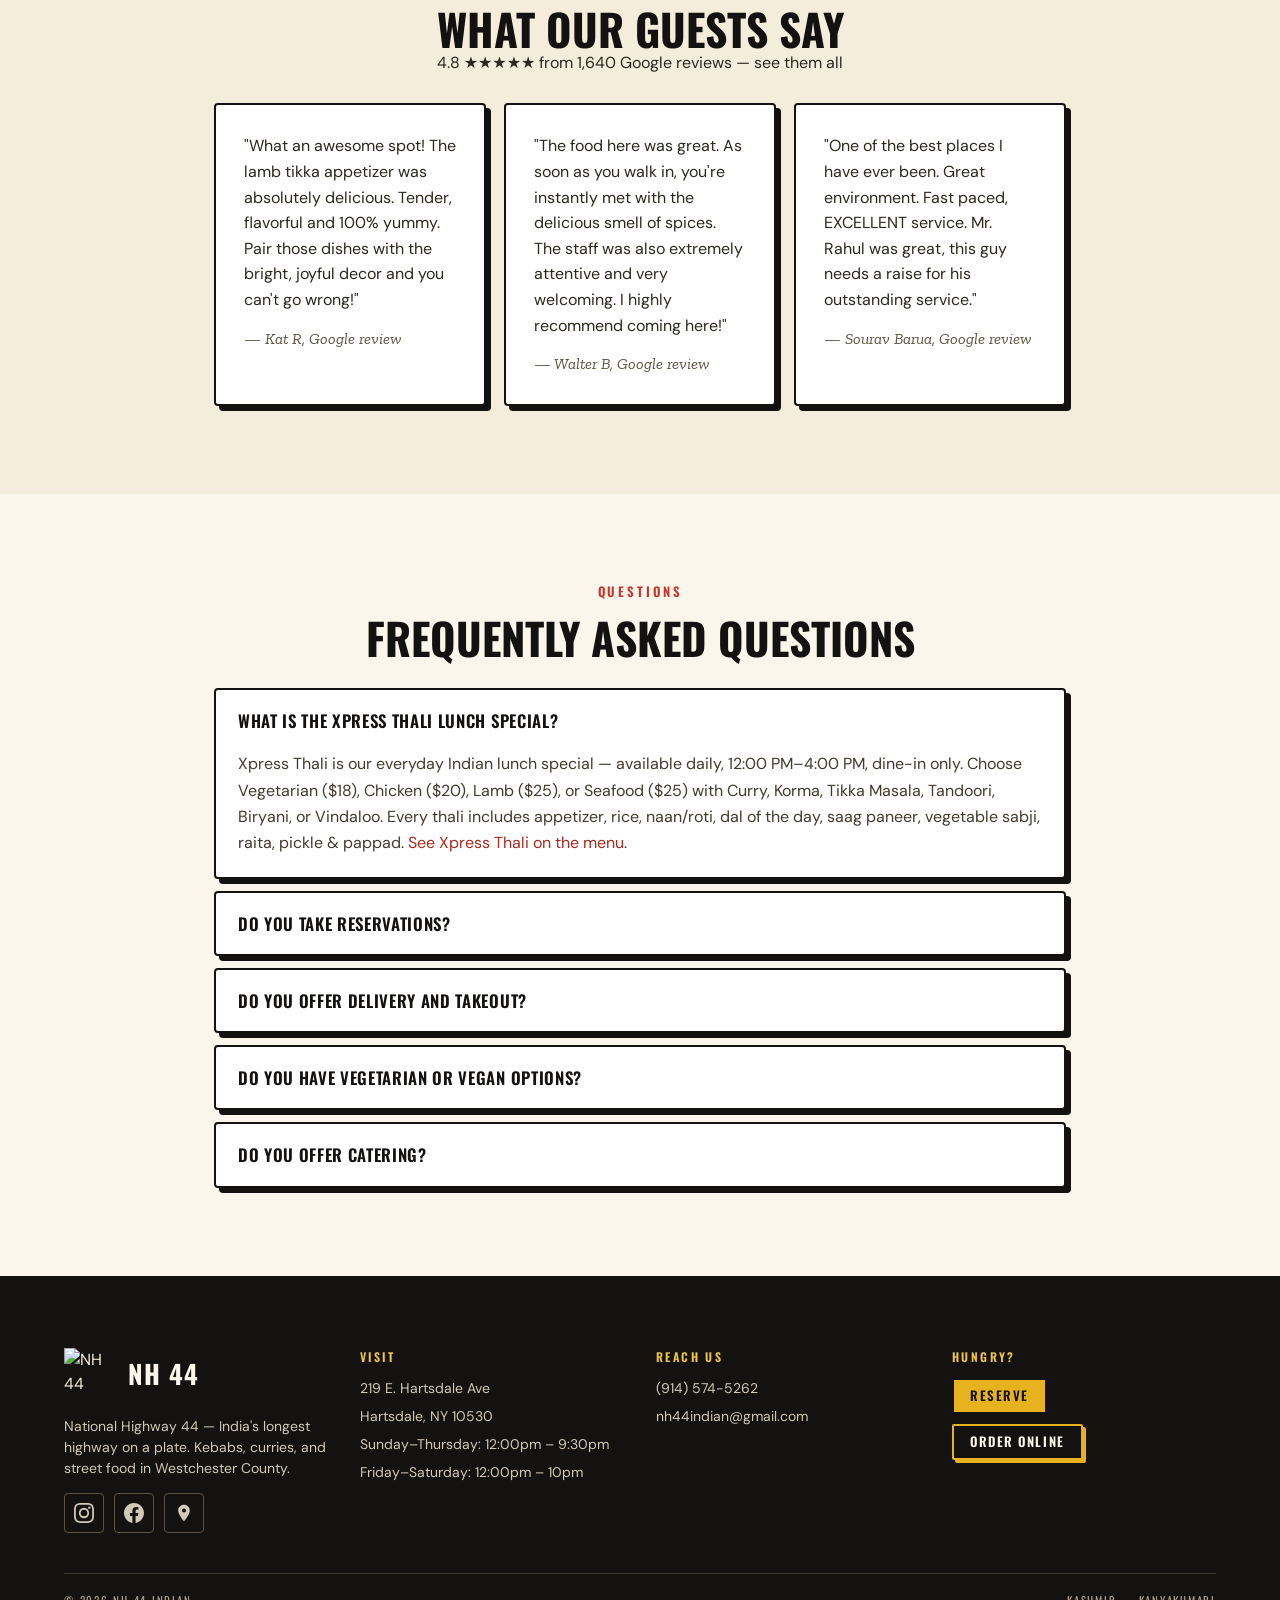
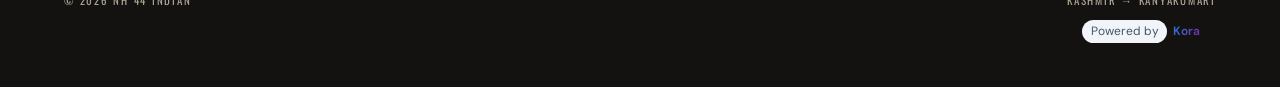
==== commit 55daf00f: "Revert "fix: convert all images to WebP and host locally instead of raw Azure blob JPG/PNG (Lighthou" ====
--- a/index.html
+++ b/index.html
@@ -20,12 +20,12 @@
 <meta content="NH 44 Indian | Best Indian Westchester NY" property="og:title"/>
 <meta content="Best Indian restaurant in Westchester, NY — NH 44 Indian in Hartsdale. Try our Xpress Thali lunch special everyday 12–4 PM (dine-in), plus tikka masala, tandoori, biryani, and naan." property="og:description"/>
 <meta content="website" property="og:type"/>
-<meta content="assets/img/1781686747_8ulv61.webp" property="og:image"/>
+<meta content="https://quseprdus1.blob.core.windows.net/kora-business-images/user-media/e65b8b86-6466-42bd-875b-1419bd13ef91/de8c94d8-887e-4625-825f-ec262dbc28df/1781686747_8ulv61.jpg" property="og:image"/>
 <meta content="summary_large_image" name="twitter:card"/>
 <meta content="NH 44 Indian | Best Indian Westchester NY" name="twitter:title"/>
 <meta content="Best Indian restaurant in Westchester, NY — NH 44 Indian in Hartsdale. Try our Xpress Thali lunch special everyday 12–4 PM (dine-in), plus tikka masala, tandoori, biryani, and naan." name="twitter:description"/>
-<meta content="assets/img/1781686747_8ulv61.webp" name="twitter:image"/>
-<link as="image" fetchpriority="high" href="assets/img/1781686747_8ulv61.webp" rel="preload"/>
+<meta content="https://quseprdus1.blob.core.windows.net/kora-business-images/user-media/e65b8b86-6466-42bd-875b-1419bd13ef91/de8c94d8-887e-4625-825f-ec262dbc28df/1781686747_8ulv61.jpg" name="twitter:image"/>
+<link as="image" fetchpriority="high" href="https://quseprdus1.blob.core.windows.net/kora-business-images/user-media/e65b8b86-6466-42bd-875b-1419bd13ef91/de8c94d8-887e-4625-825f-ec262dbc28df/1781686747_8ulv61.jpg" rel="preload"/>
 <script type="application/ld+json">{
   "@context": "https://schema.org",
   "@type": "Restaurant",
@@ -47,7 +47,7 @@
     "Su-Th 12:00-21:30",
     "Fr-Sa 12:00-22:00"
   ],
-  "image": "assets/img/1781686747_8ulv61.webp",
+  "image": "https://quseprdus1.blob.core.windows.net/kora-business-images/user-media/e65b8b86-6466-42bd-875b-1419bd13ef91/de8c94d8-887e-4625-825f-ec262dbc28df/1781686747_8ulv61.jpg",
   "sameAs": [
     "https://www.instagram.com/nh44indian/",
     "https://www.facebook.com/nh44indian/"
@@ -208,8 +208,8 @@
 <meta content="https://nh44indian.com" property="og:url"/>
 
 </link></link><!-- KORA_FAVICON_START -->
-<link href="assets/img/1781674727_1dv5nr.webp" rel="icon" type="image/png"/>
-<link href="assets/img/1781674727_1dv5nr.webp" rel="apple-touch-icon"/>
+<link href="https://quseprdus1.blob.core.windows.net/kora-business-images/user-media/e65b8b86-6466-42bd-875b-1419bd13ef91/de8c94d8-887e-4625-825f-ec262dbc28df/1781674727_1dv5nr.png" rel="icon" type="image/png"/>
+<link href="https://quseprdus1.blob.core.windows.net/kora-business-images/user-media/e65b8b86-6466-42bd-875b-1419bd13ef91/de8c94d8-887e-4625-825f-ec262dbc28df/1781674727_1dv5nr.png" rel="apple-touch-icon"/>
 <!-- KORA_FAVICON_END -->
 </head>
 <body data-page="home">
@@ -222,7 +222,7 @@
 </video>
 <!-- KORA_HERO_MEDIA_END -->
 <div class="hero__media">
-<img alt="NH 44 Indian — best Indian restaurant in Westchester NY serving biryani, tandoori chicken, and chicken tikka masala in Hartsdale" class="hero__poster" decoding="async" fetchpriority="high" height="1280" loading="eager" src="assets/img/1781686747_8ulv61.webp" width="1920"/>
+<img alt="NH 44 Indian — best Indian restaurant in Westchester NY serving biryani, tandoori chicken, and chicken tikka masala in Hartsdale" class="hero__poster" decoding="async" fetchpriority="high" height="1280" loading="eager" src="https://quseprdus1.blob.core.windows.net/kora-business-images/user-media/e65b8b86-6466-42bd-875b-1419bd13ef91/de8c94d8-887e-4625-825f-ec262dbc28df/1781686747_8ulv61.jpg" width="1920"/>
 <video aria-hidden="true" class="hero__video" loop="" muted="" playsinline="" preload="none" webkit-playsinline="">
 <source data-src="https://stream.mux.com/gGKQOqvRN4IKmdD5UblP027tNpKZ3qUtWruh1BH02VcKE/low.mp4" type="video/mp4"/>
 </video>
@@ -284,7 +284,7 @@
 <p class="order-online-card__copy">We are also on UberEats, DoorDash and GrubHub. <br/> Follow us on <a class="social-text-link" href="https://www.instagram.com/nh44indian/" rel="noopener noreferrer" target="_blank">Instagram</a> and <a class="social-text-link" href="https://www.facebook.com/nh44indian/" rel="noopener noreferrer" target="_blank">Facebook</a>.</p>
 </div>
 <a aria-label="Direct order on Toast" class="order-online-card__btn" href="https://www.toasttab.com/nh44-indian-219-e-hartsdale-ave" rel="noopener noreferrer" target="_blank">
-<img alt="Direct order — click here" decoding="async" height="91" loading="lazy" src="assets/img/1781686724_1uqjcq.webp" width="290"/>
+<img alt="Direct order — click here" decoding="async" height="91" loading="lazy" src="https://quseprdus1.blob.core.windows.net/kora-business-images/user-media/e65b8b86-6466-42bd-875b-1419bd13ef91/de8c94d8-887e-4625-825f-ec262dbc28df/1781686724_1uqjcq.png" width="290"/>
 </a>
 </div>
 </div>
--- a/style.css
+++ b/style.css
@@ -1104,11 +1104,11 @@
   align-items: center;
   justify-content: center;
   padding: clamp(48px, 7vw, 96px) var(--gutter);
-  background: var(--ink-900) url('assets/img/1781686802_t8x7hq.webp') center / cover no-repeat;
+  background: var(--ink-900) url('https://quseprdus1.blob.core.windows.net/kora-business-images/user-media/e65b8b86-6466-42bd-875b-1419bd13ef91/de8c94d8-887e-4625-825f-ec262dbc28df/1781686802_t8x7hq.jpg') center / cover no-repeat;
 }
 
 .hiring-section {
-  background-image: url('assets/img/1781686763_ngejlj.webp');
+  background-image: url('https://quseprdus1.blob.core.windows.net/kora-business-images/user-media/e65b8b86-6466-42bd-875b-1419bd13ef91/de8c94d8-887e-4625-825f-ec262dbc28df/1781686763_ngejlj.jpg');
 }
 
 .reserve-section::before {
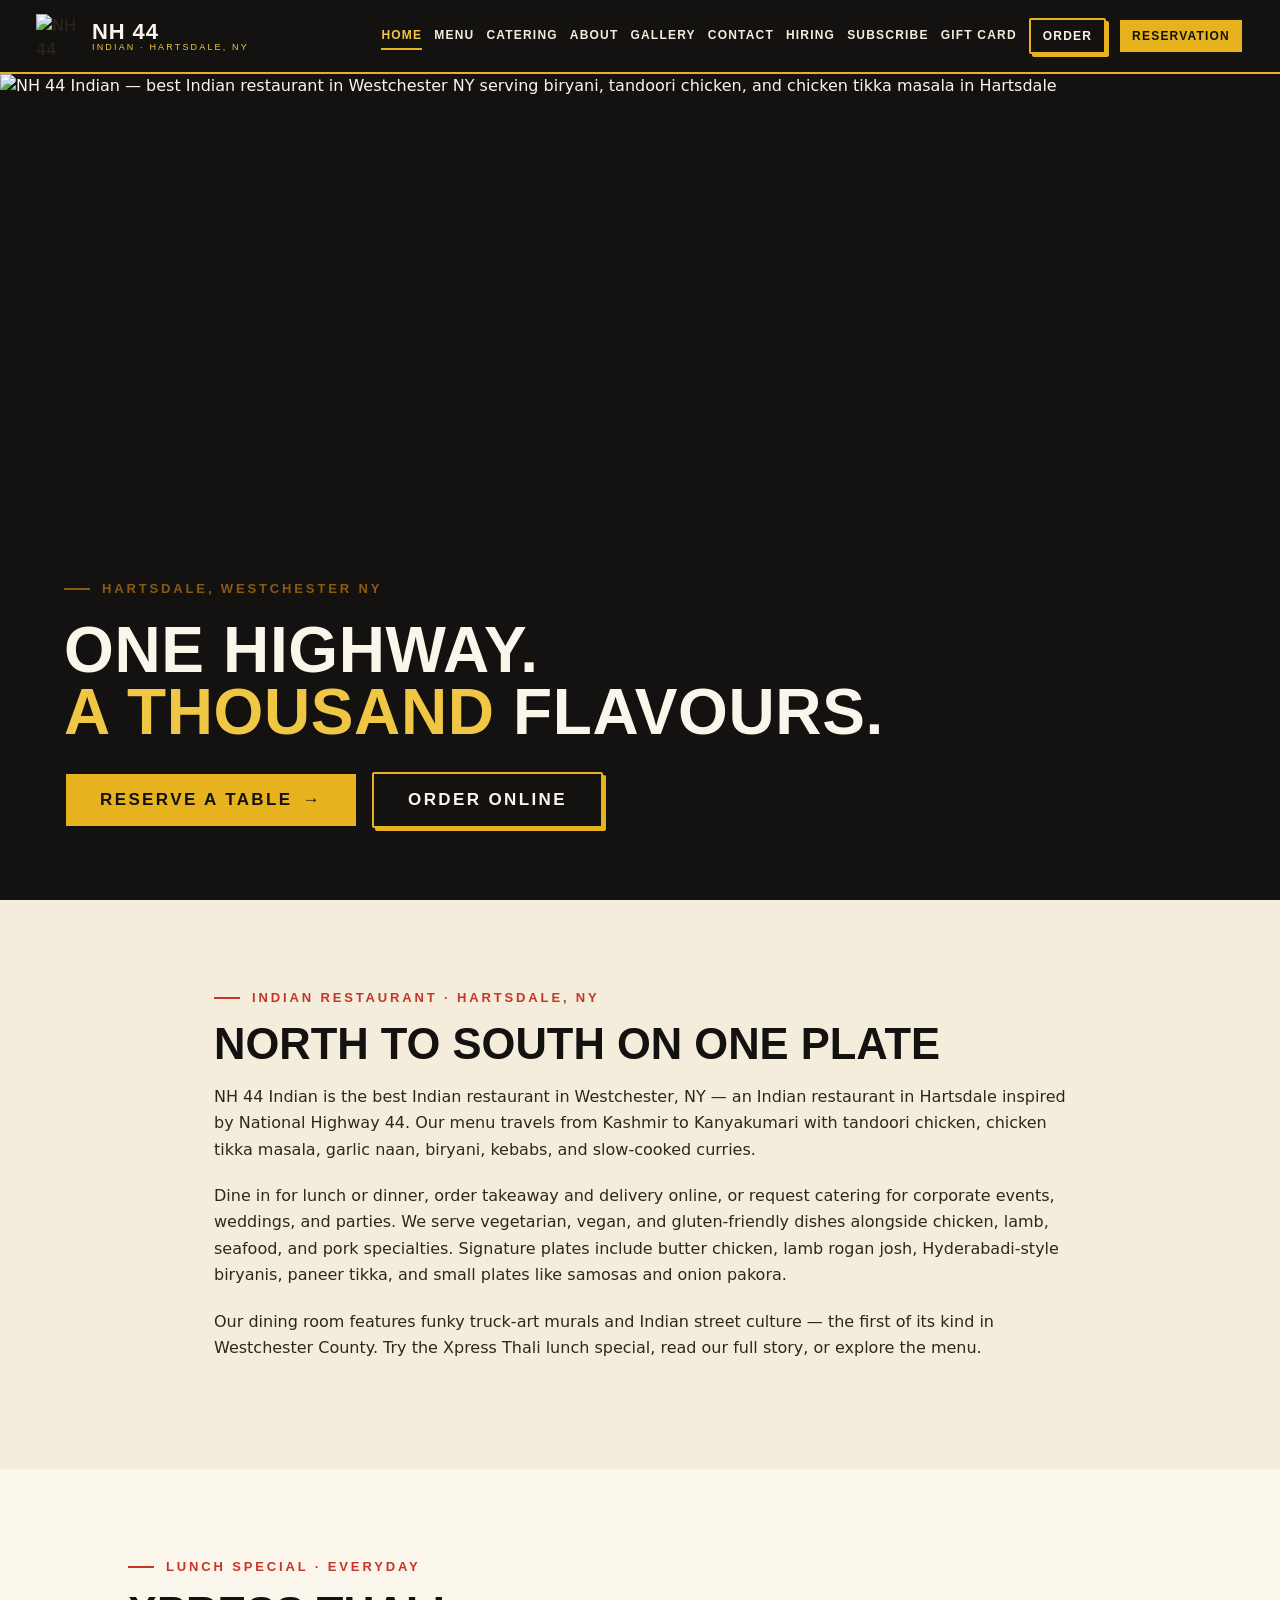
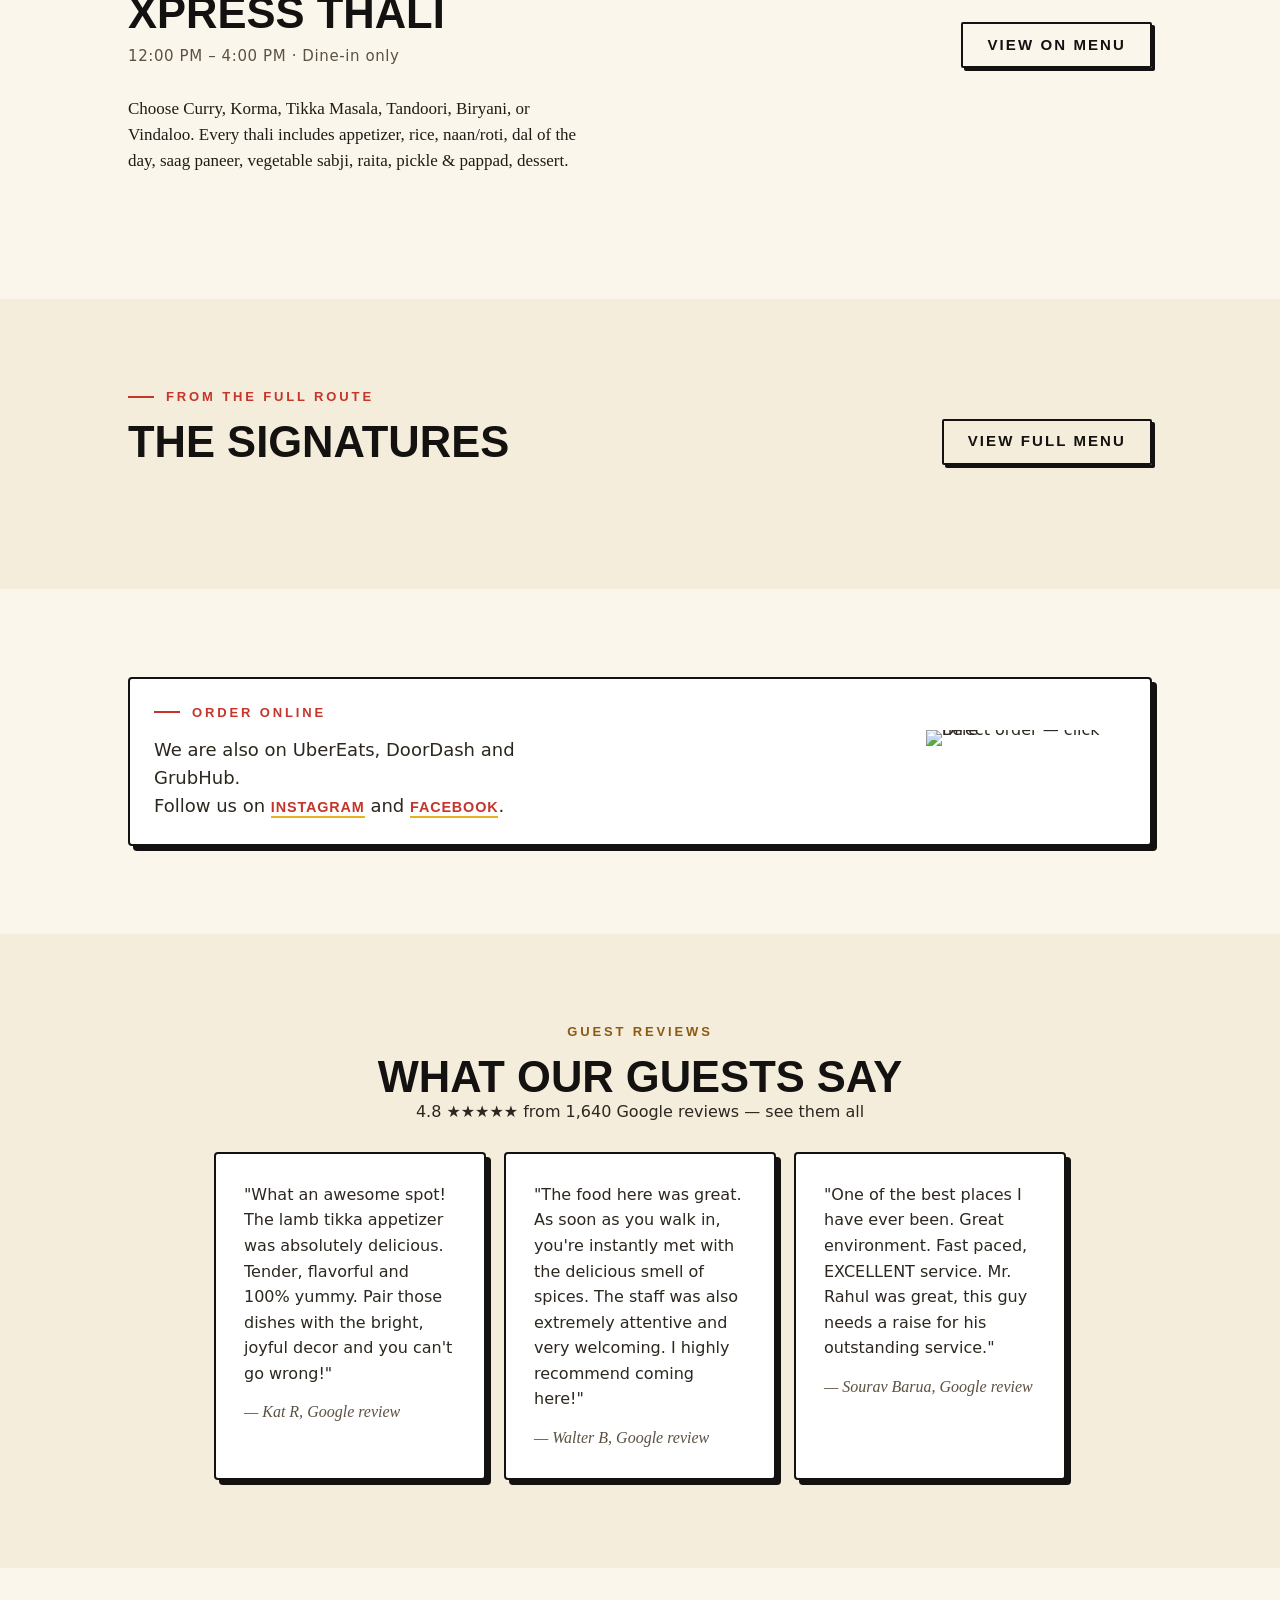
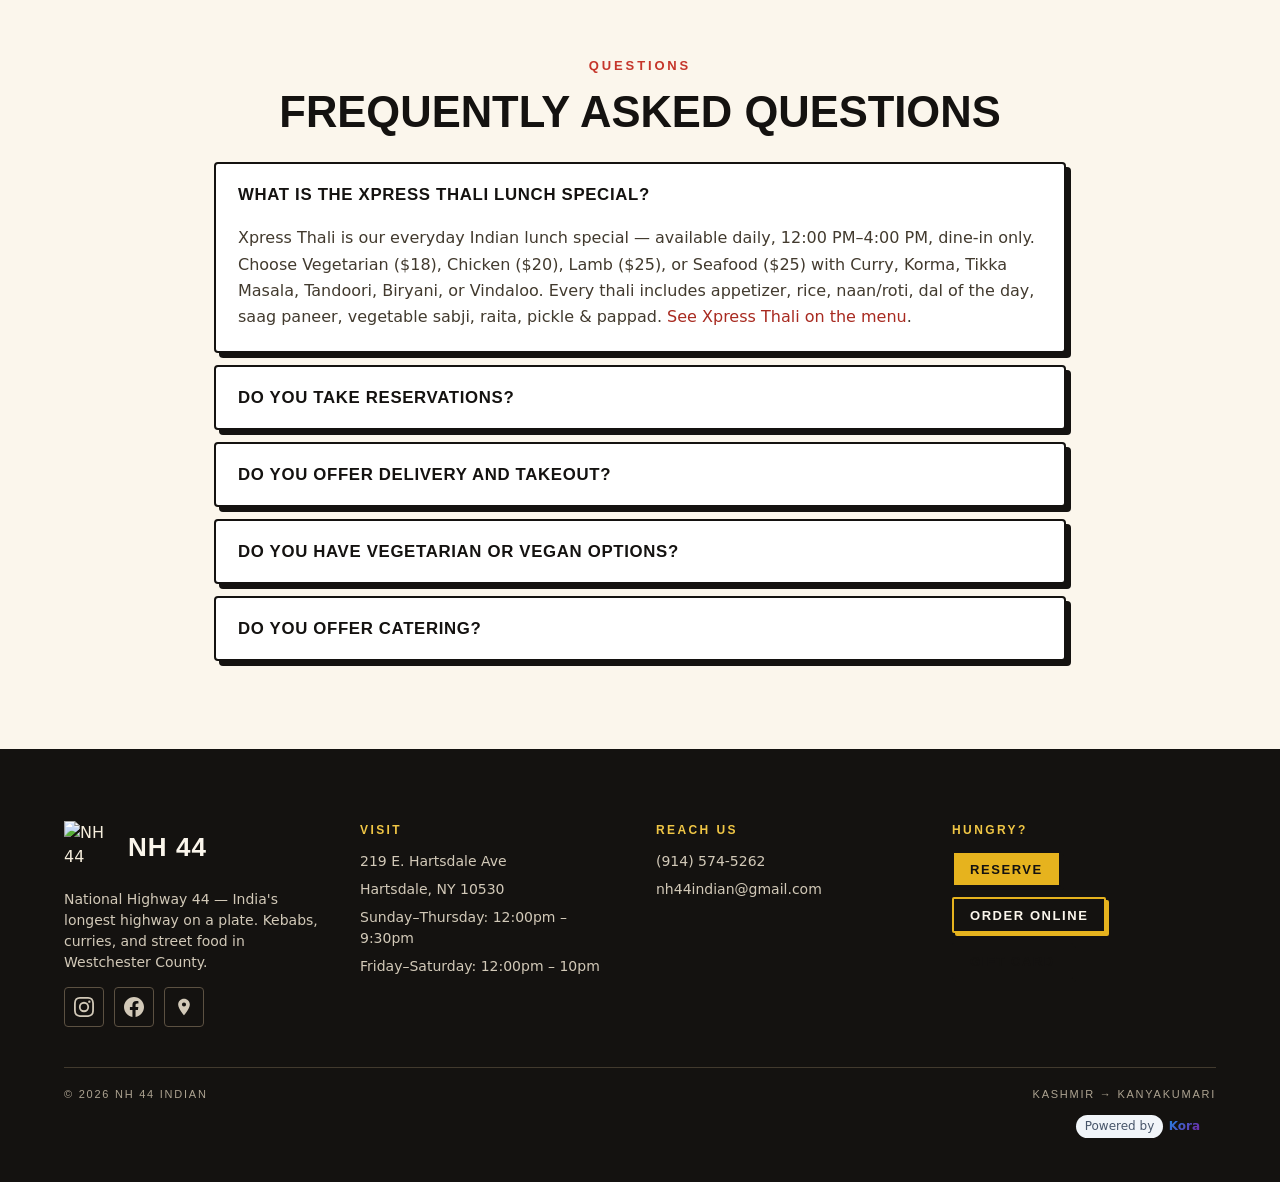
==== commit 1594aca4: "refactor: replace Google Fonts links with Kora-managed font variables across multiple HTML files and" ====
--- a/index.html
+++ b/index.html
@@ -20,12 +20,12 @@
 <meta content="NH 44 Indian | Best Indian Westchester NY" property="og:title"/>
 <meta content="Best Indian restaurant in Westchester, NY — NH 44 Indian in Hartsdale. Try our Xpress Thali lunch special everyday 12–4 PM (dine-in), plus tikka masala, tandoori, biryani, and naan." property="og:description"/>
 <meta content="website" property="og:type"/>
-<meta content="https://quseprdus1.blob.core.windows.net/kora-business-images/user-media/e65b8b86-6466-42bd-875b-1419bd13ef91/de8c94d8-887e-4625-825f-ec262dbc28df/1781686747_8ulv61.jpg" property="og:image"/>
+<meta content="https://quseprdus1.blob.core.windows.net/kora-business-images/v2-uploads/e65b8b86-6466-42bd-875b-1419bd13ef91/4fbfb627-f6e0-4c0c-82f7-083fd5263d56-03_1781686747_8ulv61.webp" property="og:image"/>
 <meta content="summary_large_image" name="twitter:card"/>
 <meta content="NH 44 Indian | Best Indian Westchester NY" name="twitter:title"/>
 <meta content="Best Indian restaurant in Westchester, NY — NH 44 Indian in Hartsdale. Try our Xpress Thali lunch special everyday 12–4 PM (dine-in), plus tikka masala, tandoori, biryani, and naan." name="twitter:description"/>
-<meta content="https://quseprdus1.blob.core.windows.net/kora-business-images/user-media/e65b8b86-6466-42bd-875b-1419bd13ef91/de8c94d8-887e-4625-825f-ec262dbc28df/1781686747_8ulv61.jpg" name="twitter:image"/>
-<link as="image" fetchpriority="high" href="https://quseprdus1.blob.core.windows.net/kora-business-images/user-media/e65b8b86-6466-42bd-875b-1419bd13ef91/de8c94d8-887e-4625-825f-ec262dbc28df/1781686747_8ulv61.jpg" rel="preload"/>
+<meta content="https://quseprdus1.blob.core.windows.net/kora-business-images/v2-uploads/e65b8b86-6466-42bd-875b-1419bd13ef91/4fbfb627-f6e0-4c0c-82f7-083fd5263d56-03_1781686747_8ulv61.webp" name="twitter:image"/>
+<link as="image" fetchpriority="high" href="https://quseprdus1.blob.core.windows.net/kora-business-images/v2-uploads/e65b8b86-6466-42bd-875b-1419bd13ef91/4fbfb627-f6e0-4c0c-82f7-083fd5263d56-03_1781686747_8ulv61.webp" rel="preload"/>
 <script type="application/ld+json">{
   "@context": "https://schema.org",
   "@type": "Restaurant",
@@ -47,7 +47,7 @@
     "Su-Th 12:00-21:30",
     "Fr-Sa 12:00-22:00"
   ],
-  "image": "https://quseprdus1.blob.core.windows.net/kora-business-images/user-media/e65b8b86-6466-42bd-875b-1419bd13ef91/de8c94d8-887e-4625-825f-ec262dbc28df/1781686747_8ulv61.jpg",
+  "image": "https://quseprdus1.blob.core.windows.net/kora-business-images/v2-uploads/e65b8b86-6466-42bd-875b-1419bd13ef91/4fbfb627-f6e0-4c0c-82f7-083fd5263d56-03_1781686747_8ulv61.webp",
   "sameAs": [
     "https://www.instagram.com/nh44indian/",
     "https://www.facebook.com/nh44indian/"
@@ -199,17 +199,14 @@
 <link href="assets/styles.css" rel="stylesheet"/>
 <link href="style.css" rel="stylesheet"/>
 <!-- KORA_GOOGLE_FONTS_START -->
-<link rel="preconnect" href="https://fonts.googleapis.com">
-<link rel="preconnect" href="https://fonts.gstatic.com" crossorigin>
-<link rel="preload" as="style" href="https://fonts.googleapis.com/css2?family=Oswald:wght@400;600;700&amp;family=Zilla+Slab:wght@400;600;700&amp;display=swap" onload="this.onload=null;this.rel='stylesheet'">
-<noscript><link rel="stylesheet" href="https://fonts.googleapis.com/css2?family=Oswald:wght@400;600;700&amp;family=Zilla+Slab:wght@400;600;700&amp;display=swap"></noscript>
+<!-- kora:fonts --><!-- /kora:fonts -->
 <!-- KORA_GOOGLE_FONTS_END -->
 <link href="https://nh44indian.com" rel="canonical"/>
 <meta content="https://nh44indian.com" property="og:url"/>
 
 </link></link><!-- KORA_FAVICON_START -->
-<link href="https://quseprdus1.blob.core.windows.net/kora-business-images/user-media/e65b8b86-6466-42bd-875b-1419bd13ef91/de8c94d8-887e-4625-825f-ec262dbc28df/1781674727_1dv5nr.png" rel="icon" type="image/png"/>
-<link href="https://quseprdus1.blob.core.windows.net/kora-business-images/user-media/e65b8b86-6466-42bd-875b-1419bd13ef91/de8c94d8-887e-4625-825f-ec262dbc28df/1781674727_1dv5nr.png" rel="apple-touch-icon"/>
+<link href="https://quseprdus1.blob.core.windows.net/kora-business-images/v2-uploads/e65b8b86-6466-42bd-875b-1419bd13ef91/5fa625a7-33c6-45e9-8641-a6f53f8c0867-01_1781674727_1dv5nr.webp" rel="icon" type="image/png"/>
+<link href="https://quseprdus1.blob.core.windows.net/kora-business-images/v2-uploads/e65b8b86-6466-42bd-875b-1419bd13ef91/5fa625a7-33c6-45e9-8641-a6f53f8c0867-01_1781674727_1dv5nr.webp" rel="apple-touch-icon"/>
 <!-- KORA_FAVICON_END -->
 </head>
 <body data-page="home">
@@ -222,7 +219,7 @@
 </video>
 <!-- KORA_HERO_MEDIA_END -->
 <div class="hero__media">
-<img alt="NH 44 Indian — best Indian restaurant in Westchester NY serving biryani, tandoori chicken, and chicken tikka masala in Hartsdale" class="hero__poster" decoding="async" fetchpriority="high" height="1280" loading="eager" src="https://quseprdus1.blob.core.windows.net/kora-business-images/user-media/e65b8b86-6466-42bd-875b-1419bd13ef91/de8c94d8-887e-4625-825f-ec262dbc28df/1781686747_8ulv61.jpg" width="1920"/>
+<img alt="NH 44 Indian — best Indian restaurant in Westchester NY serving biryani, tandoori chicken, and chicken tikka masala in Hartsdale" class="hero__poster" decoding="async" fetchpriority="high" height="1280" loading="eager" src="https://quseprdus1.blob.core.windows.net/kora-business-images/v2-uploads/e65b8b86-6466-42bd-875b-1419bd13ef91/4fbfb627-f6e0-4c0c-82f7-083fd5263d56-03_1781686747_8ulv61.webp" width="1920"/>
 <video aria-hidden="true" class="hero__video" loop="" muted="" playsinline="" preload="none" webkit-playsinline="">
 <source data-src="https://stream.mux.com/gGKQOqvRN4IKmdD5UblP027tNpKZ3qUtWruh1BH02VcKE/low.mp4" type="video/mp4"/>
 </video>
@@ -284,7 +281,7 @@
 <p class="order-online-card__copy">We are also on UberEats, DoorDash and GrubHub. <br/> Follow us on <a class="social-text-link" href="https://www.instagram.com/nh44indian/" rel="noopener noreferrer" target="_blank">Instagram</a> and <a class="social-text-link" href="https://www.facebook.com/nh44indian/" rel="noopener noreferrer" target="_blank">Facebook</a>.</p>
 </div>
 <a aria-label="Direct order on Toast" class="order-online-card__btn" href="https://www.toasttab.com/nh44-indian-219-e-hartsdale-ave" rel="noopener noreferrer" target="_blank">
-<img alt="Direct order — click here" decoding="async" height="91" loading="lazy" src="https://quseprdus1.blob.core.windows.net/kora-business-images/user-media/e65b8b86-6466-42bd-875b-1419bd13ef91/de8c94d8-887e-4625-825f-ec262dbc28df/1781686724_1uqjcq.png" width="290"/>
+<img alt="Direct order — click here" decoding="async" height="91" loading="lazy" src="https://quseprdus1.blob.core.windows.net/kora-business-images/v2-uploads/e65b8b86-6466-42bd-875b-1419bd13ef91/374f563f-25e4-41de-b6f8-8664a047053d-02_1781686724_1uqjcq.webp" width="290"/>
 </a>
 </div>
 </div>
--- a/style.css
+++ b/style.css
@@ -1,4 +1,3 @@
-@import url('https://fonts.googleapis.com/css2?family=Oswald:wght@400;500;600;700&family=Zilla+Slab:ital,wght@0,400;0,500;0,600;0,700;1,400;1,500&family=DM+Sans:opsz,wght@9..40,400;9..40,500;9..40,600;9..40,700&display=swap');
 
 /* NH44 — Color tokens
    Palette drawn from the vintage stamp logo: turmeric gold on warm charcoal,
@@ -80,9 +79,9 @@
   --status-info:    #2F6F8F;
 
   /* Families */
-  --font-display: 'Oswald', 'Arial Narrow', sans-serif;
-  --font-accent:  'Zilla Slab', Georgia, serif;
-  --font-body:    'DM Sans', system-ui, sans-serif;
+  --font-display: var(--kora-font-heading, 'Oswald'), 'Arial Narrow', sans-serif;
+  --font-accent:  var(--kora-font-accent, 'Zilla Slab'), Georgia, serif;
+  --font-body:    var(--kora-font-body, 'DM Sans'), system-ui, sans-serif;
 
   /* Weights */
   --fw-regular: 400;
